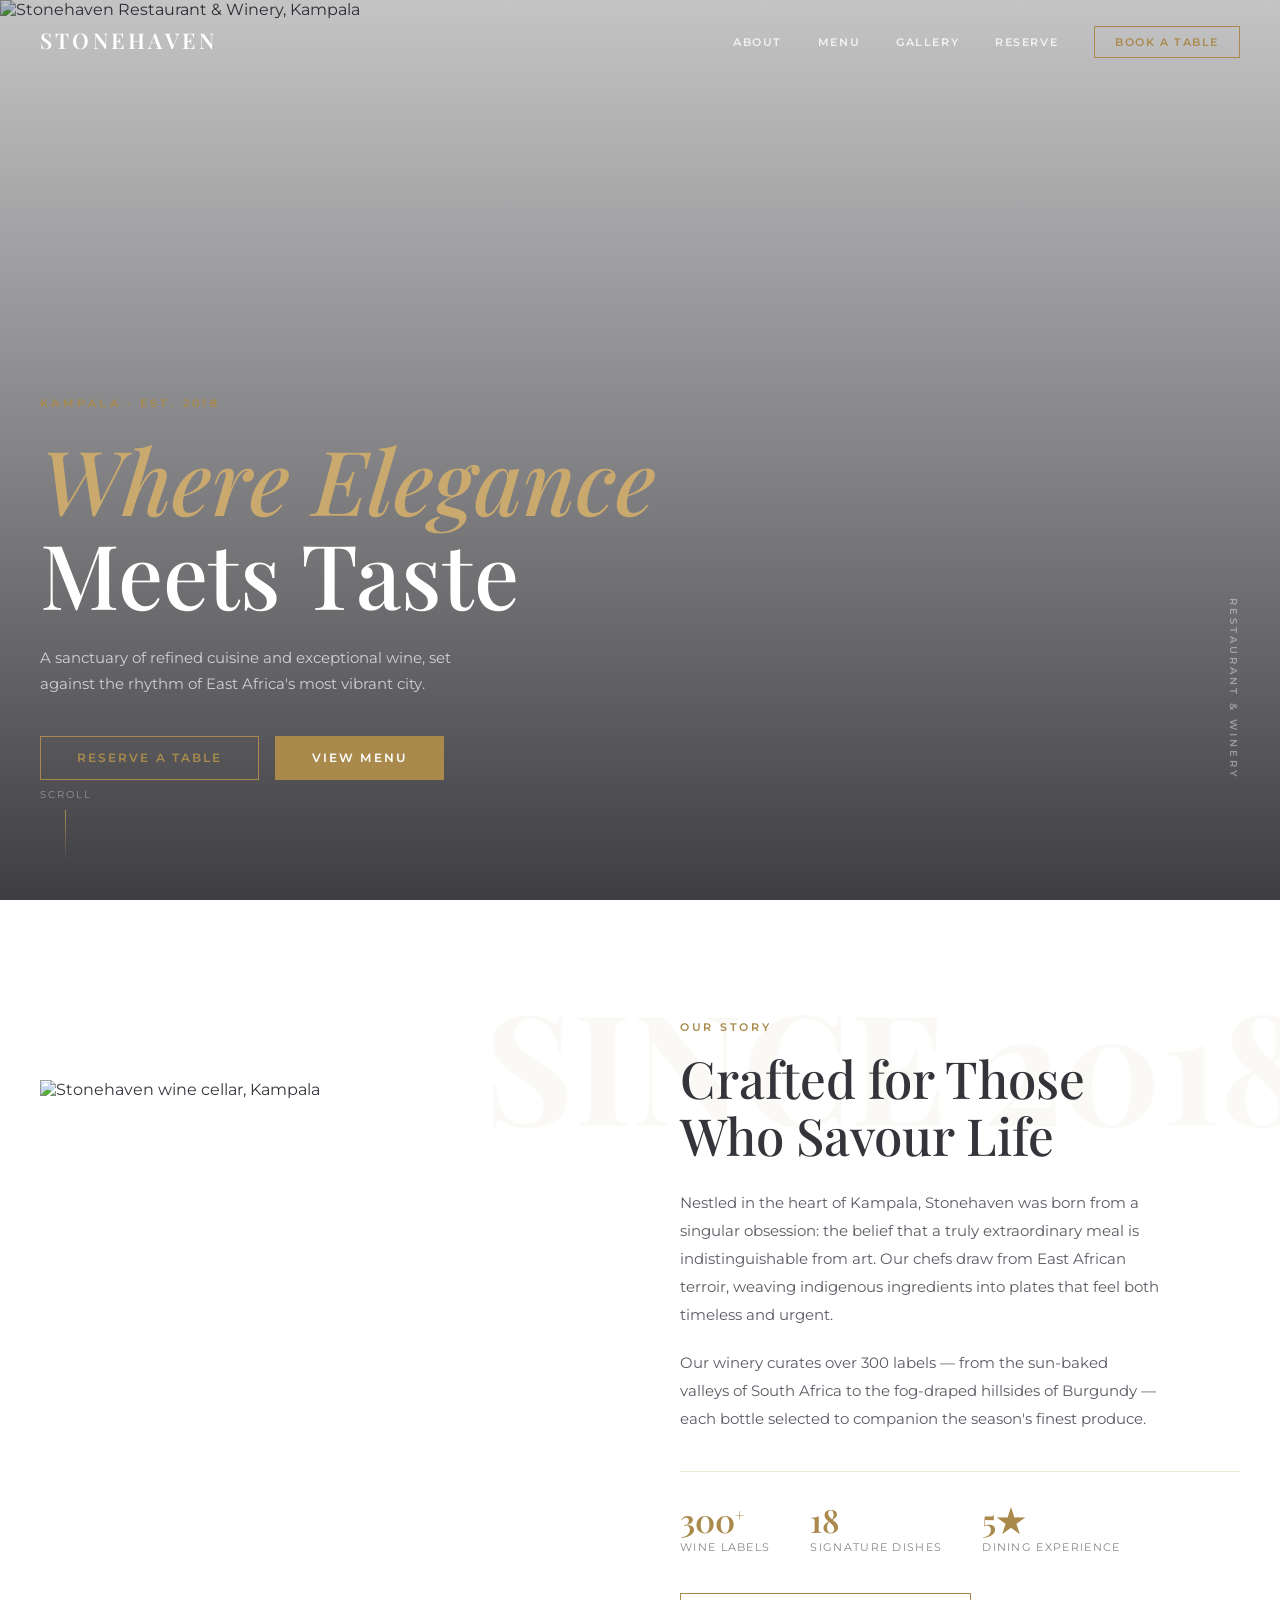
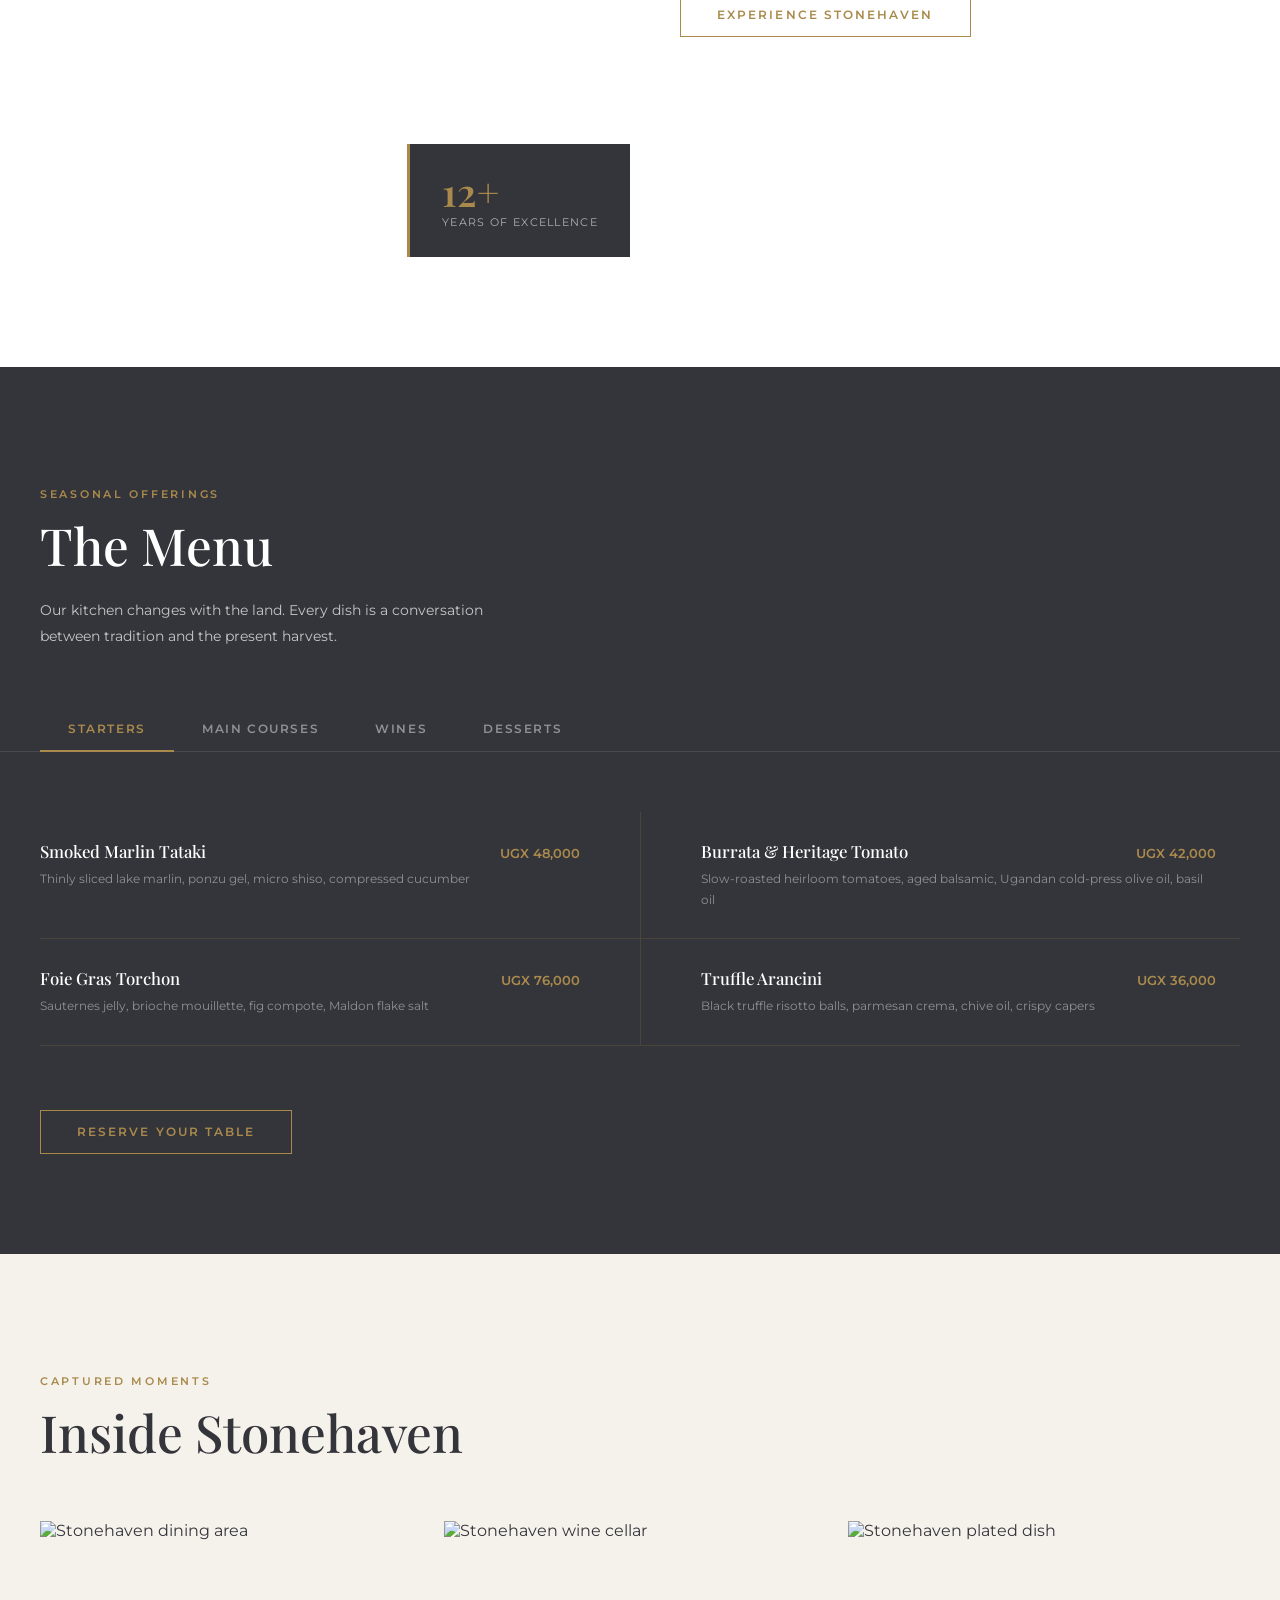
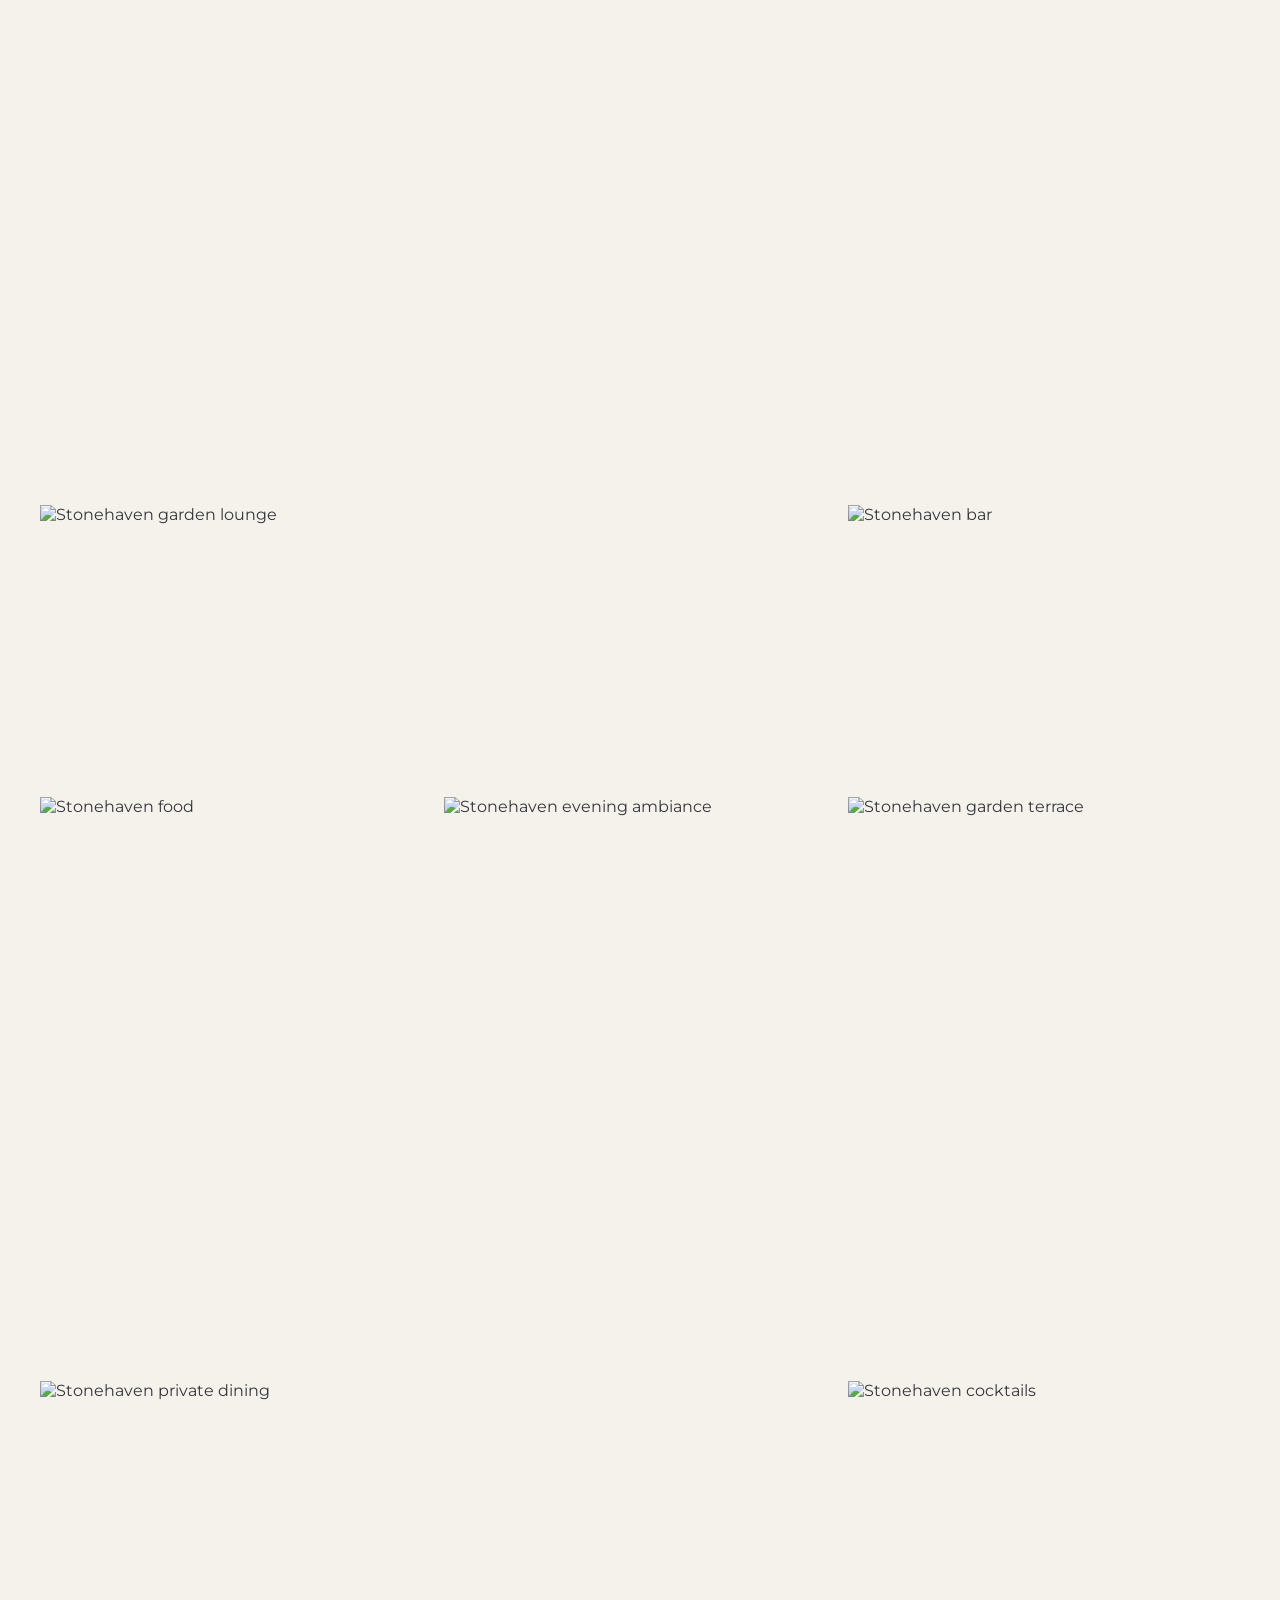
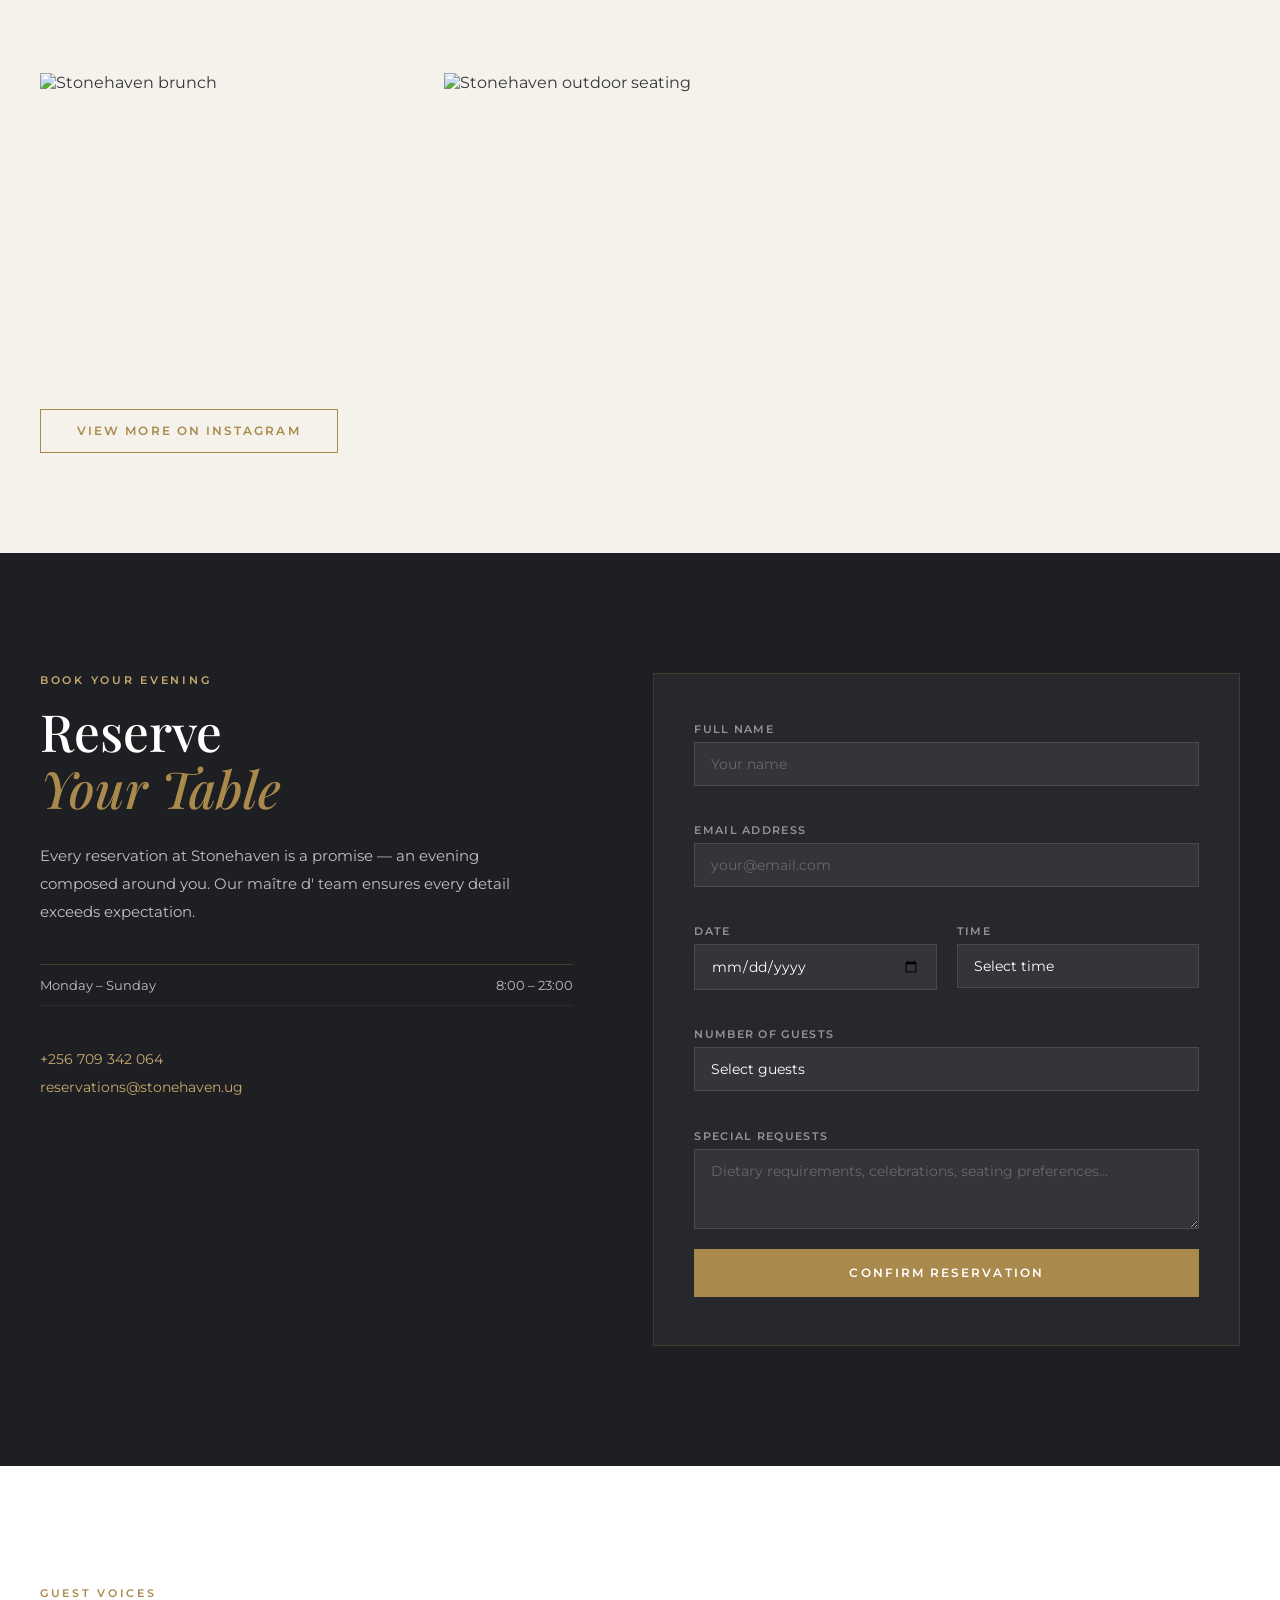
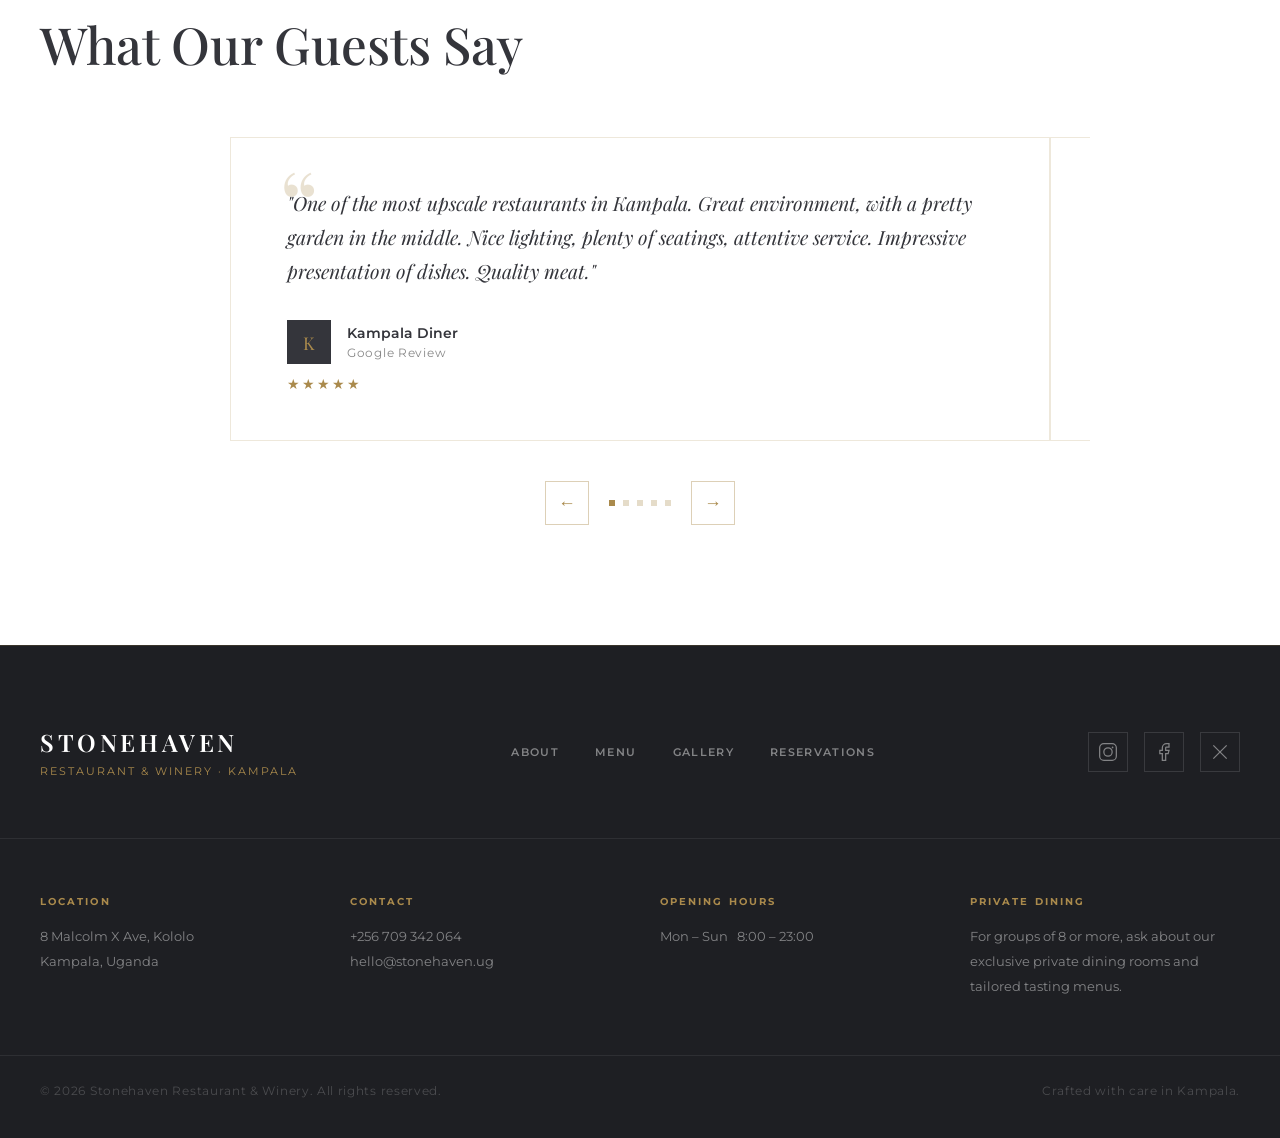
==== index.html @ d327d2c6 "Add files via upload" ====
<!DOCTYPE html>
<html lang="en">
<head>
  <meta charset="UTF-8" />
  <meta name="viewport" content="width=device-width, initial-scale=1.0" />
  <title>Stonehaven — Restaurant & Winery</title>
  <link rel="preconnect" href="https://fonts.googleapis.com" />
  <link rel="preconnect" href="https://fonts.gstatic.com" crossorigin />
  <link href="https://fonts.googleapis.com/css2?family=Playfair+Display:ital,wght@0,400;0,500;0,600;0,700;1,400;1,500&family=Montserrat:wght@300;400;500;600&display=swap" rel="stylesheet" />
  <link rel="stylesheet" href="styles.css" />
</head>
<body>

  <!-- ============================================================
       NAVIGATION
  ============================================================ -->
  <nav id="navbar">
    <div class="nav-inner">
      <a href="#hero" class="nav-logo">STONEHAVEN</a>

      <ul class="nav-links" id="navLinks">
        <li><a href="#about">About</a></li>
        <li><a href="#menu">Menu</a></li>
        <li><a href="#gallery">Gallery</a></li>
        <li><a href="#reserve">Reserve</a></li>
        <li><a href="#reserve" class="nav-cta">Book a Table</a></li>
      </ul>

      <button class="hamburger" id="hamburger" aria-label="Toggle menu">
        <span></span><span></span><span></span>
      </button>
    </div>
  </nav>

  <!-- Mobile overlay -->
  <div class="mobile-overlay" id="mobileOverlay"></div>


  <!-- ============================================================
       HERO
  ============================================================ -->
  <section id="hero">
    <div class="hero-bg">
      <img
        src="https://placelisted.com/wp-content/uploads/job-manager-uploads/main_image/2025/07/Stonehaven-Restaurant-1122x800.png"
        alt="Stonehaven Restaurant & Winery, Kampala"
        class="hero-img"
      />
      <div class="hero-overlay"></div>
    </div>

    <div class="hero-content">
      <p class="hero-eyebrow reveal">Kampala · Est. 2018</p>
      <h1 class="hero-title reveal">
        <em>Where Elegance</em><br />Meets Taste
      </h1>
      <p class="hero-sub reveal">
        A sanctuary of refined cuisine and exceptional wine, set<br />
        against the rhythm of East Africa's most vibrant city.
      </p>
      <div class="hero-ctas reveal">
        <a href="#reserve" class="btn btn-ghost">Reserve a Table</a>
        <a href="#menu" class="btn btn-solid">View Menu</a>
      </div>
    </div>

    <!-- Editorial offset label -->
    <div class="hero-label">Restaurant &amp; Winery</div>

    <!-- Scroll indicator -->
    <div class="scroll-indicator">
      <span>Scroll</span>
      <div class="scroll-line"></div>
    </div>
  </section>


  <!-- ============================================================
       ABOUT
  ============================================================ -->
  <section id="about" class="section-about">
    <!-- Background accent text -->
    <span class="bg-text">SINCE 2018</span>

    <div class="about-grid">

      <!-- Image column -->
      <div class="about-img-wrap reveal">
        <img
          src="https://placelisted.com/wp-content/uploads/job-manager-uploads/main_image/2025/07/Stonehaven-Restaurant-Kampala-37.png"
          alt="Stonehaven wine cellar, Kampala"
          class="about-img-main"
        />
        <!-- Floating card -->
        <div class="about-card">
          <span class="about-card-num">12+</span>
          <span class="about-card-label">Years of Excellence</span>
        </div>
      </div>

      <!-- Text column (offset) -->
      <div class="about-text reveal">
        <p class="eyebrow">Our Story</p>
        <h2 class="section-title">
          Crafted for Those<br />Who Savour Life
        </h2>
        <p class="body-text">
          Nestled in the heart of Kampala, Stonehaven was born from a singular obsession:
          the belief that a truly extraordinary meal is indistinguishable from art.
          Our chefs draw from East African terroir, weaving indigenous ingredients
          into plates that feel both timeless and urgent.
        </p>
        <p class="body-text">
          Our winery curates over 300 labels — from the sun-baked valleys of South Africa
          to the fog-draped hillsides of Burgundy — each bottle selected to companion
          the season's finest produce.
        </p>
        <div class="about-stats">
          <div class="stat">
            <span class="stat-num">300<sup>+</sup></span>
            <span class="stat-label">Wine Labels</span>
          </div>
          <div class="stat">
            <span class="stat-num">18</span>
            <span class="stat-label">Signature Dishes</span>
          </div>
          <div class="stat">
            <span class="stat-num">5★</span>
            <span class="stat-label">Dining Experience</span>
          </div>
        </div>
        <a href="#reserve" class="btn btn-ghost">Experience Stonehaven</a>
      </div>

    </div>
  </section>


  <!-- ============================================================
       MENU
  ============================================================ -->
  <section id="menu" class="section-menu">
    <div class="menu-header reveal">
      <p class="eyebrow">Seasonal Offerings</p>
      <h2 class="section-title section-title--light">The Menu</h2>
      <p class="menu-intro">
        Our kitchen changes with the land. Every dish is a conversation between
        tradition and the present harvest.
      </p>
    </div>

    <!-- Category tabs -->
    <div class="menu-tabs reveal">
      <button class="tab active" data-tab="starters">Starters</button>
      <button class="tab" data-tab="mains">Main Courses</button>
      <button class="tab" data-tab="wines">Wines</button>
      <button class="tab" data-tab="desserts">Desserts</button>
    </div>

    <!-- Menu panels -->
    <div class="menu-panels">

      <!-- Starters -->
      <div class="menu-panel active" id="tab-starters">
        <div class="menu-cols">
          <div class="menu-item reveal">
            <div class="menu-item-top">
              <span class="menu-item-name">Smoked Marlin Tataki</span>
              <span class="menu-item-price">UGX 48,000</span>
            </div>
            <p class="menu-item-desc">Thinly sliced lake marlin, ponzu gel, micro shiso, compressed cucumber</p>
          </div>
          <div class="menu-item reveal">
            <div class="menu-item-top">
              <span class="menu-item-name">Burrata &amp; Heritage Tomato</span>
              <span class="menu-item-price">UGX 42,000</span>
            </div>
            <p class="menu-item-desc">Slow-roasted heirloom tomatoes, aged balsamic, Ugandan cold-press olive oil, basil oil</p>
          </div>
          <div class="menu-item reveal">
            <div class="menu-item-top">
              <span class="menu-item-name">Foie Gras Torchon</span>
              <span class="menu-item-price">UGX 76,000</span>
            </div>
            <p class="menu-item-desc">Sauternes jelly, brioche mouillette, fig compote, Maldon flake salt</p>
          </div>
          <div class="menu-item reveal">
            <div class="menu-item-top">
              <span class="menu-item-name">Truffle Arancini</span>
              <span class="menu-item-price">UGX 36,000</span>
            </div>
            <p class="menu-item-desc">Black truffle risotto balls, parmesan crema, chive oil, crispy capers</p>
          </div>
        </div>
      </div>

      <!-- Mains -->
      <div class="menu-panel" id="tab-mains">
        <div class="menu-cols">
          <div class="menu-item reveal">
            <div class="menu-item-top">
              <span class="menu-item-name">Wagyu Strip Loin</span>
              <span class="menu-item-price">UGX 195,000</span>
            </div>
            <p class="menu-item-desc">A5 Wagyu, bone marrow butter, roasted garlic jus, pomme purée, seasonal wild mushrooms</p>
          </div>
          <div class="menu-item reveal">
            <div class="menu-item-top">
              <span class="menu-item-name">Whole Nile Perch</span>
              <span class="menu-item-price">UGX 128,000</span>
            </div>
            <p class="menu-item-desc">Charcoal-roasted whole perch, chermoula, preserved lemon, wild herbs, saffron couscous</p>
          </div>
          <div class="menu-item reveal">
            <div class="menu-item-top">
              <span class="menu-item-name">Duck Confit &amp; Cassoulet</span>
              <span class="menu-item-price">UGX 142,000</span>
            </div>
            <p class="menu-item-desc">Slow-cooked duck leg, white bean cassoulet, smoked sausage, crispy duck skin crackling</p>
          </div>
          <div class="menu-item reveal">
            <div class="menu-item-top">
              <span class="menu-item-name">Garden Risotto</span>
              <span class="menu-item-price">UGX 89,000</span>
            </div>
            <p class="menu-item-desc">Seasonal garden vegetables, aged Parmigiano-Reggiano, lemon verbena, toasted pine nuts</p>
          </div>
        </div>
      </div>

      <!-- Wines -->
      <div class="menu-panel" id="tab-wines">
        <div class="menu-cols">
          <div class="menu-item reveal">
            <div class="menu-item-top">
              <span class="menu-item-name">Château Margaux 2015</span>
              <span class="menu-item-price">UGX 980,000</span>
            </div>
            <p class="menu-item-desc">Bordeaux, France · Cabernet Sauvignon blend · Full-bodied, blackcurrant, cedar, violet finish</p>
          </div>
          <div class="menu-item reveal">
            <div class="menu-item-top">
              <span class="menu-item-name">Opus One 2018</span>
              <span class="menu-item-price">UGX 820,000</span>
            </div>
            <p class="menu-item-desc">Napa Valley, USA · Bordeaux blend · Dark fruit, dark chocolate, tobacco leaf, silky tannins</p>
          </div>
          <div class="menu-item reveal">
            <div class="menu-item-top">
              <span class="menu-item-name">Cloudy Bay Sauvignon Blanc</span>
              <span class="menu-item-price">UGX 185,000</span>
            </div>
            <p class="menu-item-desc">Marlborough, NZ · Crisp citrus, passion fruit, cut grass, mineral finish</p>
          </div>
          <div class="menu-item reveal">
            <div class="menu-item-top">
              <span class="menu-item-name">Ken Forrester Chenin Blanc</span>
              <span class="menu-item-price">UGX 145,000</span>
            </div>
            <p class="menu-item-desc">Stellenbosch, SA · Honeyed stone fruit, quince, ginger spice, long finish</p>
          </div>
        </div>
      </div>

      <!-- Desserts -->
      <div class="menu-panel" id="tab-desserts">
        <div class="menu-cols">
          <div class="menu-item reveal">
            <div class="menu-item-top">
              <span class="menu-item-name">Valrhona Chocolate Délice</span>
              <span class="menu-item-price">UGX 52,000</span>
            </div>
            <p class="menu-item-desc">72% dark chocolate ganache, salted caramel, cocoa tuile, Ugandan vanilla ice cream</p>
          </div>
          <div class="menu-item reveal">
            <div class="menu-item-top">
              <span class="menu-item-name">Passion Fruit Soufflé</span>
              <span class="menu-item-price">UGX 48,000</span>
            </div>
            <p class="menu-item-desc">Hot passion fruit soufflé, coconut sorbet, mango coulis — allow 18 minutes</p>
          </div>
          <div class="menu-item reveal">
            <div class="menu-item-top">
              <span class="menu-item-name">Cheese Trolley Selection</span>
              <span class="menu-item-price">UGX 65,000</span>
            </div>
            <p class="menu-item-desc">Five artisan cheeses, seasonal fruit paste, walnut bread, honey comb, aged port pairing</p>
          </div>
          <div class="menu-item reveal">
            <div class="menu-item-top">
              <span class="menu-item-name">Crème Brûlée</span>
              <span class="menu-item-price">UGX 38,000</span>
            </div>
            <p class="menu-item-desc">Classic Tahitian vanilla custard, caramelised crust, fresh red berries, shortbread</p>
          </div>
        </div>
      </div>

    </div><!-- /menu-panels -->

    <div class="menu-footer reveal">
      <a href="#reserve" class="btn btn-ghost">Reserve Your Table</a>
    </div>
  </section>


  <!-- ============================================================
       GALLERY
  ============================================================ -->
  <section id="gallery" class="section-gallery">
    <div class="gallery-header reveal">
      <p class="eyebrow">Captured Moments</p>
      <h2 class="section-title">Inside Stonehaven</h2>
    </div>

    <div class="gallery-grid">
      <div class="gallery-item reveal" style="--delay:0s">
        <img src="https://placelisted.com/wp-content/uploads/job-manager-uploads/main_image/2025/07/Stonehaven-Restaurant-Kampala-21.png" alt="Stonehaven dining area" />
        <div class="gallery-overlay"><span>The Dining Room</span></div>
      </div>
      <div class="gallery-item reveal tall" style="--delay:.1s">
        <img src="https://placelisted.com/wp-content/uploads/job-manager-uploads/main_image/2025/07/Stonehaven-Restaurant-Kampala-22.png" alt="Stonehaven wine cellar" />
        <div class="gallery-overlay"><span>The Cellar</span></div>
      </div>
      <div class="gallery-item reveal" style="--delay:.2s">
        <img src="https://placelisted.com/wp-content/uploads/job-manager-uploads/main_image/2025/07/Stonehaven-Restaurant-Kampala-6.png" alt="Stonehaven plated dish" />
        <div class="gallery-overlay"><span>The Kitchen</span></div>
      </div>
      <div class="gallery-item reveal wide" style="--delay:.3s">
        <img src="https://placelisted.com/wp-content/uploads/job-manager-uploads/main_image/2025/07/Stonehaven-Restaurant-Kampala-20.png" alt="Stonehaven garden lounge" />
        <div class="gallery-overlay"><span>The Garden Lounge</span></div>
      </div>
      <div class="gallery-item reveal" style="--delay:.4s">
        <img src="https://placelisted.com/wp-content/uploads/job-manager-uploads/main_image/2025/07/Stonehaven-Restaurant-Kampala-26.png" alt="Stonehaven bar" />
        <div class="gallery-overlay"><span>The Bar</span></div>
      </div>
      <div class="gallery-item reveal" style="--delay:.5s">
        <img src="https://placelisted.com/wp-content/uploads/job-manager-uploads/main_image/2025/07/Stonehaven-Restaurant-Kampala-38.png" alt="Stonehaven food" />
        <div class="gallery-overlay"><span>The Plate</span></div>
      </div>
      <!-- Additional gallery images -->
      <div class="gallery-item reveal tall" style="--delay:.6s">
        <img src="https://placelisted.com/wp-content/uploads/job-manager-uploads/main_image/2025/07/Stonehaven-Restaurant-Kampala-41-640x800.png" alt="Stonehaven evening ambiance" />
        <div class="gallery-overlay"><span>Evening Ambiance</span></div>
      </div>
      <div class="gallery-item reveal" style="--delay:.7s">
        <img src="https://placelisted.com/wp-content/uploads/job-manager-uploads/main_image/2025/07/Stonehaven-Restaurant-Kampala-43.png" alt="Stonehaven garden terrace" />
        <div class="gallery-overlay"><span>The Terrace</span></div>
      </div>
      <div class="gallery-item reveal wide" style="--delay:.8s">
        <img src="https://placelisted.com/wp-content/uploads/job-manager-uploads/main_image/2025/07/Stonehaven-Restaurant-Kampala-44-640x800.png" alt="Stonehaven private dining" />
        <div class="gallery-overlay"><span>Private Dining</span></div>
      </div>
      <div class="gallery-item reveal" style="--delay:.9s">
        <img src="https://placelisted.com/wp-content/uploads/job-manager-uploads/main_image/2025/07/Stonehaven-Restaurant-Kampala-12-640x800.png" alt="Stonehaven cocktails" />
        <div class="gallery-overlay"><span>Crafted Cocktails</span></div>
      </div>
      <div class="gallery-item reveal" style="--delay:1s">
        <img src="https://placelisted.com/wp-content/uploads/job-manager-uploads/main_image/2025/07/Stonehaven-Restaurant-Kampala-8.png" alt="Stonehaven brunch" />
        <div class="gallery-overlay"><span>Bottomless Brunch</span></div>
      </div>
      <div class="gallery-item reveal" style="--delay:1.1s">
        <img src="https://placelisted.com/wp-content/uploads/job-manager-uploads/main_image/2025/07/Stonehaven-Restaurant-Kampala-32.png" alt="Stonehaven outdoor seating" />
        <div class="gallery-overlay"><span>Al Fresco Dining</span></div>
      </div>
    </div>

    <div class="gallery-footer reveal">
      <a href="https://instagram.com/stonehavenkla" target="_blank" class="btn btn-ghost">View More on Instagram</a>
    </div>
  </section>


  <!-- ============================================================
       RESERVATION
  ============================================================ -->
  <section id="reserve" class="section-reserve">
    <div class="reserve-grid">

      <!-- Left panel -->
      <div class="reserve-info reveal">
        <p class="eyebrow eyebrow--light">Book Your Evening</p>
        <h2 class="section-title section-title--light">
          Reserve<br /><em>Your Table</em>
        </h2>
        <p class="body-text body-text--light">
          Every reservation at Stonehaven is a promise — an evening composed
          around you. Our maître d' team ensures every detail exceeds expectation.
        </p>
        <div class="reserve-hours">
          <div class="hours-row">
            <span>Monday – Sunday</span>
            <span>8:00 – 23:00</span>
          </div>
        </div>
        <p class="reserve-contact">
          <a href="tel:+256709342064">+256 709 342 064</a><br />
          <a href="mailto:reservations@stonehaven.ug">reservations@stonehaven.ug</a>
        </p>
      </div>

      <!-- Form -->
      <div class="reserve-form-wrap reveal">
        <form id="reservationForm" novalidate>
          <div class="form-group">
            <label for="res-name">Full Name</label>
            <input type="text" id="res-name" name="name" placeholder="Your name" autocomplete="name" />
            <span class="form-error" id="err-name"></span>
          </div>
          <div class="form-group">
            <label for="res-email">Email Address</label>
            <input type="email" id="res-email" name="email" placeholder="your@email.com" autocomplete="email" />
            <span class="form-error" id="err-email"></span>
          </div>
          <div class="form-row">
            <div class="form-group">
              <label for="res-date">Date</label>
              <input type="date" id="res-date" name="date" />
              <span class="form-error" id="err-date"></span>
            </div>
            <div class="form-group">
              <label for="res-time">Time</label>
              <select id="res-time" name="time">
                <option value="">Select time</option>
                <option>12:00</option><option>12:30</option>
                <option>13:00</option><option>13:30</option>
                <option>18:00</option><option>18:30</option>
                <option>19:00</option><option>19:30</option>
                <option>20:00</option><option>20:30</option>
                <option>21:00</option>
              </select>
              <span class="form-error" id="err-time"></span>
            </div>
          </div>
          <div class="form-group">
            <label for="res-guests">Number of Guests</label>
            <select id="res-guests" name="guests">
              <option value="">Select guests</option>
              <option>1 Guest</option><option>2 Guests</option>
              <option>3 Guests</option><option>4 Guests</option>
              <option>5 Guests</option><option>6 Guests</option>
              <option>7+ Guests (call us)</option>
            </select>
            <span class="form-error" id="err-guests"></span>
          </div>
          <div class="form-group">
            <label for="res-notes">Special Requests</label>
            <textarea id="res-notes" name="notes" placeholder="Dietary requirements, celebrations, seating preferences…" rows="3"></textarea>
          </div>
          <button type="submit" class="btn btn-solid btn--full">Confirm Reservation</button>
          <div class="form-success" id="formSuccess">
            ✦ &nbsp;Your reservation request has been received. We will confirm within 2 hours.
          </div>
        </form>
      </div>

    </div>
  </section>


  <!-- ============================================================
       TESTIMONIALS
  ============================================================ -->
  <section id="testimonials" class="section-testimonials">
    <div class="testimonials-header reveal">
      <p class="eyebrow">Guest Voices</p>
      <h2 class="section-title">What Our Guests Say</h2>
    </div>

    <div class="testimonial-slider">
      <div class="testimonial-track" id="testimonialTrack">

        <div class="testimonial-slide">
          <blockquote>
            "One of the most upscale restaurants in Kampala. Great environment, with a pretty garden in the middle. Nice lighting, plenty of seatings, attentive service. Impressive presentation of dishes. Quality meat."
          </blockquote>
          <div class="testimonial-author">
            <div class="author-avatar">K</div>
            <div>
              <strong>Kampala Diner</strong>
              <span>Google Review</span>
            </div>
          </div>
          <div class="testimonial-stars">★★★★★</div>
        </div>

        <div class="testimonial-slide">
          <blockquote>
            "I like Stonehaven — the ambiance is amazing, their wine cellar is great and the food is excellent. Had their Salmon with vegetables and it was great."
          </blockquote>
          <div class="testimonial-author">
            <div class="author-avatar">R</div>
            <div>
              <strong>Restaurant Patron</strong>
              <span>Google Review · Kampala</span>
            </div>
          </div>
          <div class="testimonial-stars">★★★★★</div>
        </div>

        <div class="testimonial-slide">
          <blockquote>
            "The food presentation was nice, and everything was yummy! The potato wedges were fresh and crispy, and so was the seafood. We enjoyed our time here! Lovely place."
          </blockquote>
          <div class="testimonial-author">
            <div class="author-avatar">V</div>
            <div>
              <strong>Verified Guest</strong>
              <span>Google Review</span>
            </div>
          </div>
          <div class="testimonial-stars">★★★★★</div>
        </div>

        <div class="testimonial-slide">
          <blockquote>
            "A cozy place to dine, have tea, hold a business meeting and more — all while enjoying the fresh air of Kololo! Very friendly staff and well informed about the services offered. Beautiful scenery and good music."
          </blockquote>
          <div class="testimonial-author">
            <div class="author-avatar">G</div>
            <div>
              <strong>Google Reviewer</strong>
              <span>Kampala, Uganda</span>
            </div>
          </div>
          <div class="testimonial-stars">★★★★★</div>
        </div>

        <div class="testimonial-slide">
          <blockquote>
            "Excellent restaurant all around. Good location in Kololo, a nice place, with good service and excellent food. I went there several times with friends and colleagues and every time the unanimous opinion was that the food was excellent."
          </blockquote>
          <div class="testimonial-author">
            <div class="author-avatar">T</div>
            <div>
              <strong>TripAdvisor Guest</strong>
              <span>Kampala</span>
            </div>
          </div>
          <div class="testimonial-stars">★★★★★</div>
        </div>

      </div><!-- /track -->

      <div class="testimonial-controls">
        <button class="t-btn" id="tPrev" aria-label="Previous">&#8592;</button>
        <div class="t-dots" id="tDots"></div>
        <button class="t-btn" id="tNext" aria-label="Next">&#8594;</button>
      </div>

    </div>
  </section>


  <!-- ============================================================
       FOOTER
  ============================================================ -->
  <footer id="footer">
    <div class="footer-top">
      <div class="footer-brand">
        <span class="footer-logo">STONEHAVEN</span>
        <p class="footer-tagline">Restaurant &amp; Winery · Kampala</p>
      </div>

      <nav class="footer-nav">
        <a href="#about">About</a>
        <a href="#menu">Menu</a>
        <a href="#gallery">Gallery</a>
        <a href="#reserve">Reservations</a>
      </nav>

      <div class="footer-social">
        <a href="https://instagram.com/stonehavenkla" target="_blank" aria-label="Instagram">
          <svg width="20" height="20" viewBox="0 0 24 24" fill="none" stroke="currentColor" stroke-width="1.5"><rect x="2" y="2" width="20" height="20" rx="5"/><circle cx="12" cy="12" r="5"/><circle cx="17.5" cy="6.5" r="1" fill="currentColor" stroke="none"/></svg>
        </a>
        <a href="https://facebook.com/stonehavenkla" target="_blank" aria-label="Facebook">
          <svg width="20" height="20" viewBox="0 0 24 24" fill="none" stroke="currentColor" stroke-width="1.5"><path d="M18 2h-3a5 5 0 0 0-5 5v3H7v4h3v8h4v-8h3l1-4h-4V7a1 1 0 0 1 1-1h3z"/></svg>
        </a>
        <a href="https://twitter.com/stonehavenkla" target="_blank" aria-label="Twitter / X">
          <svg width="20" height="20" viewBox="0 0 24 24" fill="none" stroke="currentColor" stroke-width="1.5"><path d="M4 4l16 16M4 20L20 4"/></svg>
        </a>
      </div>
    </div>

    <div class="footer-mid">
      <div class="footer-col">
        <h4>Location</h4>
        <address>
          8 Malcolm X Ave, Kololo<br />
          Kampala, Uganda
        </address>
      </div>
      <div class="footer-col">
        <h4>Contact</h4>
        <p><a href="tel:+256709342064">+256 709 342 064</a></p>
        <p><a href="mailto:hello@stonehaven.ug">hello@stonehaven.ug</a></p>
      </div>
      <div class="footer-col">
        <h4>Opening Hours</h4>
        <p>Mon – Sun &nbsp; 8:00 – 23:00</p>
      </div>
      <div class="footer-col">
        <h4>Private Dining</h4>
        <p>For groups of 8 or more, ask about our exclusive private dining rooms and tailored tasting menus.</p>
      </div>
    </div>

    <div class="footer-bottom">
      <span>&copy; 2026 Stonehaven Restaurant &amp; Winery. All rights reserved.</span>
      <span>Crafted with care in Kampala.</span>
    </div>
  </footer>

  <script src="script.js"></script>
</body>
</html>
---- styles.css ----
/* ============================================================
   STONEHAVEN RESTAURANT & WINERY — styles.css
   Design: Editorial Estate / Luxury Dark
   Palette: Charcoal #34353b | Gold #aa8a4c | White #fff
   ============================================================ */

/* ---- CUSTOM PROPERTIES ---- */
:root {
  --gold:        #aa8a4c;
  --gold-light:  #c9a96e;
  --gold-dim:    rgba(170, 138, 76, 0.15);
  --charcoal:    #34353b;
  --charcoal-deep: #1e1f23;
  --off-white:   #f5f2ec;
  --white:       #ffffff;
  --text-light:  rgba(255,255,255,0.72);
  --text-muted:  rgba(255,255,255,0.45);
  --serif:       'Playfair Display', Georgia, serif;
  --sans:        'Montserrat', sans-serif;
  --transition:  0.4s cubic-bezier(0.25, 0.46, 0.45, 0.94);
  --nav-h:       80px;
}

/* ---- RESET & BASE ---- */
*, *::before, *::after { box-sizing: border-box; margin: 0; padding: 0; }

html { scroll-behavior: smooth; font-size: 16px; }

body {
  font-family: var(--sans);
  background: var(--white);
  color: var(--charcoal);
  overflow-x: hidden;
  -webkit-font-smoothing: antialiased;
}

img { display: block; width: 100%; height: 100%; object-fit: cover; }

a { color: inherit; text-decoration: none; }

ul { list-style: none; }

/* ---- TYPOGRAPHY ---- */
.eyebrow {
  font-family: var(--sans);
  font-size: 0.68rem;
  font-weight: 600;
  letter-spacing: 0.25em;
  text-transform: uppercase;
  color: var(--gold);
  margin-bottom: 1rem;
}
.eyebrow--light { color: var(--gold-light); }

.section-title {
  font-family: var(--serif);
  font-size: clamp(2.2rem, 4vw, 3.4rem);
  font-weight: 500;
  line-height: 1.12;
  color: var(--charcoal);
  margin-bottom: 1.5rem;
}
.section-title--light { color: var(--white); }
.section-title em { font-style: italic; color: var(--gold); }

.body-text {
  font-size: 0.95rem;
  line-height: 1.85;
  color: #5a5c64;
  margin-bottom: 1.2rem;
  max-width: 48ch;
}
.body-text--light { color: var(--text-light); }

/* ---- BUTTONS ---- */
.btn {
  display: inline-block;
  font-family: var(--sans);
  font-size: 0.72rem;
  font-weight: 600;
  letter-spacing: 0.18em;
  text-transform: uppercase;
  padding: 14px 36px;
  cursor: pointer;
  transition: var(--transition);
  border: 1px solid var(--gold);
}

.btn-ghost {
  background: transparent;
  color: var(--gold);
}
.btn-ghost:hover {
  background: var(--gold);
  color: var(--white);
}

.btn-solid {
  background: var(--gold);
  color: var(--white);
}
.btn-solid:hover {
  background: var(--gold-light);
  border-color: var(--gold-light);
}

.btn--full { width: 100%; text-align: center; padding: 16px; }


/* ============================================================
   SCROLL REVEAL
   ============================================================ */
.reveal {
  opacity: 0;
  transform: translateY(32px);
  transition: opacity 0.75s ease, transform 0.75s ease;
  transition-delay: var(--delay, 0s);
}
.reveal.visible {
  opacity: 1;
  transform: translateY(0);
}


/* ============================================================
   NAVBAR
   ============================================================ */
#navbar {
  position: fixed;
  top: 0; left: 0; right: 0;
  z-index: 900;
  height: var(--nav-h);
  transition: background var(--transition), box-shadow var(--transition);
}
#navbar.scrolled {
  background: var(--charcoal-deep);
  box-shadow: 0 2px 24px rgba(0,0,0,0.4);
}

.nav-inner {
  max-width: 1280px;
  margin: 0 auto;
  height: 100%;
  padding: 0 40px;
  display: flex;
  align-items: center;
  justify-content: space-between;
}

.nav-logo {
  font-family: var(--serif);
  font-size: 1.35rem;
  font-weight: 600;
  letter-spacing: 0.15em;
  color: var(--white);
}
.nav-logo span { color: var(--gold); }

.nav-links {
  display: flex;
  align-items: center;
  gap: 36px;
}
.nav-links a {
  font-size: 0.7rem;
  font-weight: 600;
  letter-spacing: 0.14em;
  text-transform: uppercase;
  color: rgba(255,255,255,0.8);
  transition: color var(--transition);
}
.nav-links a:hover { color: var(--gold); }

.nav-cta {
  border: 1px solid var(--gold) !important;
  color: var(--gold) !important;
  padding: 8px 20px;
}
.nav-cta:hover {
  background: var(--gold);
  color: var(--white) !important;
}

/* Hamburger */
.hamburger {
  display: none;
  flex-direction: column;
  gap: 5px;
  background: none;
  border: none;
  cursor: pointer;
  padding: 4px;
}
.hamburger span {
  display: block;
  width: 24px;
  height: 1.5px;
  background: var(--white);
  transition: var(--transition);
}
.hamburger.open span:nth-child(1) { transform: rotate(45deg) translate(4.5px, 4.5px); }
.hamburger.open span:nth-child(2) { opacity: 0; }
.hamburger.open span:nth-child(3) { transform: rotate(-45deg) translate(4.5px, -4.5px); }

/* Mobile overlay */
.mobile-overlay {
  position: fixed;
  inset: 0;
  background: rgba(0,0,0,0.5);
  z-index: 850;
  opacity: 0;
  pointer-events: none;
  transition: opacity var(--transition);
}
.mobile-overlay.visible { opacity: 1; pointer-events: all; }


/* ============================================================
   HERO
   ============================================================ */
#hero {
  position: relative;
  height: 100svh;
  min-height: 640px;
  display: flex;
  align-items: flex-end;
  overflow: hidden;
}

.hero-bg {
  position: absolute;
  inset: 0;
}
.hero-img { width: 100%; height: 100%; object-fit: cover; object-position: center; }
.hero-overlay {
  position: absolute;
  inset: 0;
  background: linear-gradient(
    to bottom,
    rgba(20,20,25,0.25) 0%,
    rgba(20,20,25,0.55) 55%,
    rgba(20,20,25,0.82) 100%
  );
}

.hero-content {
  position: relative;
  z-index: 2;
  max-width: 1280px;
  width: 100%;
  margin: 0 auto;
  padding: 0 40px 120px;
}

.hero-eyebrow {
  font-size: 0.68rem;
  font-weight: 600;
  letter-spacing: 0.3em;
  text-transform: uppercase;
  color: var(--gold);
  margin-bottom: 1.4rem;
}

.hero-title {
  font-family: var(--serif);
  font-size: clamp(3.2rem, 7vw, 6.5rem);
  font-weight: 500;
  line-height: 1.05;
  color: var(--white);
  margin-bottom: 1.6rem;
}
.hero-title em {
  font-style: italic;
  color: var(--gold-light);
}

.hero-sub {
  font-size: 0.92rem;
  line-height: 1.75;
  color: rgba(255,255,255,0.7);
  margin-bottom: 2.4rem;
  max-width: 44ch;
}

.hero-ctas {
  display: flex;
  gap: 16px;
  flex-wrap: wrap;
}

/* Editorial floating label */
.hero-label {
  position: absolute;
  right: 40px;
  bottom: 120px;
  z-index: 2;
  font-size: 0.62rem;
  font-weight: 600;
  letter-spacing: 0.3em;
  text-transform: uppercase;
  color: rgba(255,255,255,0.4);
  writing-mode: vertical-rl;
  text-orientation: mixed;
}

/* Scroll indicator */
.scroll-indicator {
  position: absolute;
  bottom: 40px;
  left: 40px;
  z-index: 2;
  display: flex;
  flex-direction: column;
  align-items: center;
  gap: 10px;
}
.scroll-indicator span {
  font-size: 0.6rem;
  letter-spacing: 0.2em;
  text-transform: uppercase;
  color: rgba(255,255,255,0.4);
}
.scroll-line {
  width: 1px;
  height: 50px;
  background: linear-gradient(to bottom, var(--gold), transparent);
  animation: scrollPulse 1.8s ease-in-out infinite;
}
@keyframes scrollPulse {
  0%, 100% { transform: scaleY(1); opacity: 1; }
  50% { transform: scaleY(0.6); opacity: 0.5; }
}


/* ============================================================
   ABOUT
   ============================================================ */
.section-about {
  position: relative;
  padding: 120px 0 140px;
  overflow: hidden;
  background: var(--white);
}

.bg-text {
  position: absolute;
  top: 60px;
  right: -2vw;
  font-family: var(--serif);
  font-size: clamp(5rem, 12vw, 12rem);
  font-weight: 700;
  color: rgba(170,138,76,0.05);
  pointer-events: none;
  user-select: none;
  white-space: nowrap;
}

.about-grid {
  max-width: 1280px;
  margin: 0 auto;
  padding: 0 40px;
  display: grid;
  grid-template-columns: 1fr 1fr;
  gap: 80px;
  align-items: start;
}

.about-img-wrap {
  position: relative;
  padding-top: 60px; /* creates vertical offset */
}
.about-img-main {
  width: 100%;
  aspect-ratio: 3/4;
  object-fit: cover;
}

/* Floating data card overlapping image */
.about-card {
  position: absolute;
  bottom: -30px;
  right: -30px;
  background: var(--charcoal);
  padding: 28px 32px;
  display: flex;
  flex-direction: column;
  gap: 4px;
  border-left: 3px solid var(--gold);
}
.about-card-num {
  font-family: var(--serif);
  font-size: 2.4rem;
  font-weight: 600;
  color: var(--gold);
  line-height: 1;
}
.about-card-label {
  font-size: 0.68rem;
  letter-spacing: 0.12em;
  text-transform: uppercase;
  color: rgba(255,255,255,0.6);
}

.about-text {
  padding-top: 0;
}

.about-stats {
  display: flex;
  gap: 40px;
  margin: 2.4rem 0;
  padding-top: 2rem;
  border-top: 1px solid rgba(170,138,76,0.2);
}
.stat { display: flex; flex-direction: column; gap: 4px; }
.stat-num {
  font-family: var(--serif);
  font-size: 2rem;
  font-weight: 600;
  color: var(--gold);
  line-height: 1;
}
.stat-num sup { font-size: 1rem; }
.stat-label {
  font-size: 0.68rem;
  letter-spacing: 0.12em;
  text-transform: uppercase;
  color: #888;
}


/* ============================================================
   MENU
   ============================================================ */
.section-menu {
  background: var(--charcoal);
  padding: 120px 0 100px;
}

.menu-header {
  max-width: 1280px;
  margin: 0 auto 60px;
  padding: 0 40px;
}
.menu-intro {
  font-size: 0.9rem;
  line-height: 1.8;
  color: var(--text-light);
  max-width: 50ch;
}

/* Tabs */
.menu-tabs {
  max-width: 1280px;
  margin: 0 auto 60px;
  padding: 0 40px;
  display: flex;
  gap: 0;
  border-bottom: 1px solid rgba(255,255,255,0.1);
}

.tab {
  background: none;
  border: none;
  font-family: var(--sans);
  font-size: 0.72rem;
  font-weight: 600;
  letter-spacing: 0.14em;
  text-transform: uppercase;
  color: var(--text-muted);
  padding: 12px 28px 14px;
  cursor: pointer;
  border-bottom: 2px solid transparent;
  margin-bottom: -1px;
  transition: color var(--transition), border-color var(--transition);
}
.tab:hover { color: rgba(255,255,255,0.7); }
.tab.active {
  color: var(--gold);
  border-bottom-color: var(--gold);
}

/* Panels */
.menu-panels {
  max-width: 1280px;
  margin: 0 auto;
  padding: 0 40px;
}
.menu-panel { display: none; }
.menu-panel.active { display: block; }

.menu-cols {
  display: grid;
  grid-template-columns: 1fr 1fr;
  gap: 0;
}

.menu-item {
  padding: 28px 24px 28px 0;
  border-bottom: 1px solid rgba(170,138,76,0.18);
  transition: background var(--transition);
}
.menu-item:nth-child(odd) { padding-right: 60px; }
.menu-item:nth-child(even) { padding-left: 60px; border-left: 1px solid rgba(170,138,76,0.18); }
.menu-item:hover { background: rgba(255,255,255,0.03); }

.menu-item-top {
  display: flex;
  justify-content: space-between;
  align-items: baseline;
  gap: 12px;
  margin-bottom: 6px;
}
.menu-item-name {
  font-family: var(--serif);
  font-size: 1.05rem;
  font-weight: 500;
  color: var(--white);
}
.menu-item-price {
  font-size: 0.8rem;
  font-weight: 600;
  color: var(--gold);
  white-space: nowrap;
}
.menu-item-desc {
  font-size: 0.78rem;
  line-height: 1.7;
  color: var(--text-muted);
}

.menu-footer {
  max-width: 1280px;
  margin: 64px auto 0;
  padding: 0 40px;
}


/* ============================================================
   GALLERY
   ============================================================ */
.section-gallery {
  padding: 120px 0 100px;
  background: var(--off-white);
}

.gallery-header {
  max-width: 1280px;
  margin: 0 auto 60px;
  padding: 0 40px;
}

.gallery-grid {
  max-width: 1280px;
  margin: 0 auto;
  padding: 0 40px;
  display: grid;
  grid-template-columns: repeat(3, 1fr);
  grid-auto-rows: 280px;
  gap: 12px;
}

.gallery-item {
  position: relative;
  overflow: hidden;
}
.gallery-item.tall { grid-row: span 2; }
.gallery-item.wide { grid-column: span 2; }

.gallery-item img {
  width: 100%;
  height: 100%;
  object-fit: cover;
  transition: transform 0.7s cubic-bezier(0.25, 0.46, 0.45, 0.94);
}
.gallery-item:hover img { transform: scale(1.06); }

.gallery-overlay {
  position: absolute;
  inset: 0;
  background: rgba(30,31,35,0.55);
  display: flex;
  align-items: flex-end;
  padding: 20px 24px;
  opacity: 0;
  transition: opacity var(--transition);
}
.gallery-item:hover .gallery-overlay { opacity: 1; }
.gallery-overlay span {
  font-size: 0.68rem;
  letter-spacing: 0.22em;
  text-transform: uppercase;
  color: var(--white);
  border-bottom: 1px solid var(--gold);
  padding-bottom: 2px;
}

.gallery-footer {
  max-width: 1280px;
  margin: 56px auto 0;
  padding: 0 40px;
}


/* ============================================================
   RESERVATION
   ============================================================ */
.section-reserve {
  background: var(--charcoal-deep);
  padding: 120px 0;
}

.reserve-grid {
  max-width: 1280px;
  margin: 0 auto;
  padding: 0 40px;
  display: grid;
  grid-template-columns: 1fr 1.1fr;
  gap: 80px;
  align-items: start;
}

.reserve-hours {
  margin: 2.4rem 0;
  border-top: 1px solid rgba(170,138,76,0.25);
}
.hours-row {
  display: flex;
  justify-content: space-between;
  padding: 12px 0;
  border-bottom: 1px solid rgba(255,255,255,0.06);
  font-size: 0.82rem;
  color: var(--text-light);
}

.reserve-contact {
  font-size: 0.88rem;
  line-height: 2;
  color: var(--text-light);
}
.reserve-contact a { color: var(--gold-light); transition: color var(--transition); }
.reserve-contact a:hover { color: var(--white); }

/* Form */
.reserve-form-wrap {
  background: rgba(255,255,255,0.04);
  border: 1px solid rgba(170,138,76,0.2);
  padding: 48px 40px;
}

.form-group {
  display: flex;
  flex-direction: column;
  gap: 6px;
  margin-bottom: 20px;
}
.form-row {
  display: grid;
  grid-template-columns: 1fr 1fr;
  gap: 20px;
}

label {
  font-size: 0.68rem;
  font-weight: 600;
  letter-spacing: 0.12em;
  text-transform: uppercase;
  color: rgba(255,255,255,0.5);
}

input, select, textarea {
  font-family: var(--sans);
  font-size: 0.88rem;
  color: var(--white);
  background: rgba(255,255,255,0.06);
  border: 1px solid rgba(255,255,255,0.1);
  padding: 12px 16px;
  transition: border-color var(--transition), background var(--transition);
  outline: none;
  -webkit-appearance: none;
}
input::placeholder, textarea::placeholder { color: rgba(255,255,255,0.25); }
input:focus, select:focus, textarea:focus {
  border-color: var(--gold);
  background: rgba(170,138,76,0.07);
}
select { cursor: pointer; }
select option { background: var(--charcoal-deep); }
textarea { resize: vertical; min-height: 80px; }

.form-error {
  font-size: 0.7rem;
  color: #e07070;
  min-height: 1em;
}
.form-error.active { display: block; }

.form-success {
  display: none;
  margin-top: 16px;
  padding: 14px 18px;
  background: rgba(170,138,76,0.15);
  border: 1px solid var(--gold);
  font-size: 0.8rem;
  color: var(--gold-light);
  letter-spacing: 0.06em;
}


/* ============================================================
   TESTIMONIALS
   ============================================================ */
.section-testimonials {
  background: var(--white);
  padding: 120px 0;
}

.testimonials-header {
  max-width: 1280px;
  margin: 0 auto 64px;
  padding: 0 40px;
}

.testimonial-slider {
  max-width: 900px;
  margin: 0 auto;
  padding: 0 40px;
  overflow: hidden;
}

.testimonial-track {
  display: flex;
  transition: transform 0.6s cubic-bezier(0.25, 0.46, 0.45, 0.94);
}

.testimonial-slide {
  min-width: 100%;
  padding: 48px 56px;
  border: 1px solid rgba(170,138,76,0.2);
  position: relative;
}
.testimonial-slide::before {
  content: '\201C';
  position: absolute;
  top: 16px;
  left: 48px;
  font-family: var(--serif);
  font-size: 6rem;
  color: var(--gold);
  opacity: 0.25;
  line-height: 1;
}

blockquote {
  font-family: var(--serif);
  font-size: clamp(1rem, 2vw, 1.22rem);
  font-style: italic;
  line-height: 1.75;
  color: var(--charcoal);
  margin-bottom: 2rem;
  position: relative;
  z-index: 1;
}

.testimonial-author {
  display: flex;
  align-items: center;
  gap: 16px;
  margin-bottom: 12px;
}
.author-avatar {
  width: 44px;
  height: 44px;
  background: var(--charcoal);
  color: var(--gold);
  font-family: var(--serif);
  font-size: 1.1rem;
  display: flex;
  align-items: center;
  justify-content: center;
  flex-shrink: 0;
}
.testimonial-author strong {
  display: block;
  font-size: 0.88rem;
  font-weight: 600;
  color: var(--charcoal);
}
.testimonial-author span {
  font-size: 0.75rem;
  color: #888;
  letter-spacing: 0.06em;
}

.testimonial-stars {
  font-size: 0.85rem;
  color: var(--gold);
  letter-spacing: 2px;
}

.testimonial-controls {
  display: flex;
  align-items: center;
  justify-content: center;
  gap: 20px;
  margin-top: 40px;
}

.t-btn {
  width: 44px;
  height: 44px;
  background: none;
  border: 1px solid rgba(170,138,76,0.4);
  color: var(--gold);
  font-size: 1.1rem;
  cursor: pointer;
  transition: var(--transition);
}
.t-btn:hover { background: var(--gold); color: var(--white); }

.t-dots {
  display: flex;
  gap: 8px;
}
.t-dot {
  width: 6px;
  height: 6px;
  background: rgba(170,138,76,0.3);
  cursor: pointer;
  transition: background var(--transition);
}
.t-dot.active { background: var(--gold); }


/* ============================================================
   FOOTER
   ============================================================ */
#footer {
  background: var(--charcoal-deep);
  border-top: 1px solid rgba(170,138,76,0.2);
  padding: 80px 0 40px;
}

.footer-top {
  max-width: 1280px;
  margin: 0 auto;
  padding: 0 40px 60px;
  display: flex;
  align-items: center;
  justify-content: space-between;
  border-bottom: 1px solid rgba(255,255,255,0.07);
  flex-wrap: wrap;
  gap: 32px;
}

.footer-logo {
  font-family: var(--serif);
  font-size: 1.5rem;
  font-weight: 600;
  letter-spacing: 0.15em;
  color: var(--white);
  display: block;
  margin-bottom: 6px;
}
.footer-tagline {
  font-size: 0.7rem;
  letter-spacing: 0.18em;
  text-transform: uppercase;
  color: var(--gold);
}

.footer-nav {
  display: flex;
  gap: 36px;
}
.footer-nav a {
  font-size: 0.7rem;
  font-weight: 600;
  letter-spacing: 0.12em;
  text-transform: uppercase;
  color: var(--text-muted);
  transition: color var(--transition);
}
.footer-nav a:hover { color: var(--gold); }

.footer-social {
  display: flex;
  gap: 16px;
}
.footer-social a {
  width: 40px;
  height: 40px;
  border: 1px solid rgba(255,255,255,0.12);
  display: flex;
  align-items: center;
  justify-content: center;
  color: var(--text-muted);
  transition: var(--transition);
}
.footer-social a:hover {
  border-color: var(--gold);
  color: var(--gold);
}

.footer-mid {
  max-width: 1280px;
  margin: 0 auto;
  padding: 56px 40px;
  display: grid;
  grid-template-columns: repeat(4, 1fr);
  gap: 40px;
  border-bottom: 1px solid rgba(255,255,255,0.07);
}

.footer-col h4 {
  font-size: 0.65rem;
  font-weight: 700;
  letter-spacing: 0.2em;
  text-transform: uppercase;
  color: var(--gold);
  margin-bottom: 16px;
}
.footer-col p, .footer-col address {
  font-size: 0.82rem;
  line-height: 1.9;
  color: var(--text-muted);
  font-style: normal;
}
.footer-col a { color: var(--text-muted); transition: color var(--transition); }
.footer-col a:hover { color: var(--gold-light); }

.footer-bottom {
  max-width: 1280px;
  margin: 0 auto;
  padding: 28px 40px 0;
  display: flex;
  justify-content: space-between;
  flex-wrap: wrap;
  gap: 8px;
}
.footer-bottom span {
  font-size: 0.72rem;
  color: rgba(255,255,255,0.2);
  letter-spacing: 0.06em;
}


/* ============================================================
   RESPONSIVE — TABLET (≤ 1024px)
   ============================================================ */
@media (max-width: 1024px) {
  .about-grid { grid-template-columns: 1fr; gap: 80px; }
  .about-img-wrap { padding-top: 0; max-width: 520px; }
  .about-card { right: 0; }

  .reserve-grid { grid-template-columns: 1fr; gap: 60px; }

  .footer-mid { grid-template-columns: 1fr 1fr; }

  .gallery-grid { grid-template-columns: 1fr 1fr; }
  .gallery-item.wide { grid-column: span 2; }
}


/* ============================================================
   RESPONSIVE — MOBILE (≤ 768px)
   ============================================================ */
@media (max-width: 768px) {
  :root { --nav-h: 64px; }

  /* Nav */
  .hamburger { display: flex; }

  .nav-links {
    position: fixed;
    top: 0; right: 0;
    width: min(320px, 80vw);
    height: 100svh;
    background: var(--charcoal-deep);
    flex-direction: column;
    align-items: flex-start;
    gap: 0;
    padding: calc(var(--nav-h) + 32px) 32px 32px;
    transform: translateX(100%);
    transition: transform var(--transition);
    z-index: 870;
    border-left: 1px solid rgba(170,138,76,0.2);
  }
  .nav-links.open { transform: translateX(0); }
  .nav-links li { width: 100%; }
  .nav-links a {
    display: block;
    padding: 16px 0;
    font-size: 0.85rem;
    border-bottom: 1px solid rgba(255,255,255,0.07);
  }
  .nav-cta { margin-top: 20px; border: none !important; padding: 0 !important; }

  /* Hero */
  .hero-content { padding: 0 24px 100px; }
  .hero-label { display: none; }
  .scroll-indicator { left: 24px; }
  .hero-ctas { flex-direction: column; width: fit-content; }

  /* About */
  .section-about { padding: 80px 0 100px; }
  .about-grid { padding: 0 24px; }
  .about-card { bottom: -20px; right: 0; }
  .about-stats { flex-wrap: wrap; gap: 24px; }

  /* Menu */
  .section-menu { padding: 80px 0; }
  .menu-header, .menu-tabs, .menu-panels, .menu-footer { padding: 0 24px; }
  .menu-tabs { overflow-x: auto; padding-bottom: 0; gap: 0; }
  .tab { padding: 10px 16px 12px; font-size: 0.65rem; white-space: nowrap; }
  .menu-cols { grid-template-columns: 1fr; }
  .menu-item:nth-child(even) { padding-left: 0; border-left: none; }

  /* Gallery */
  .section-gallery { padding: 80px 0; }
  .gallery-header, .gallery-footer { padding: 0 24px; }
  .gallery-grid {
    grid-template-columns: 1fr;
    grid-auto-rows: 220px;
    padding: 0 24px;
  }
  .gallery-item.tall, .gallery-item.wide { grid-column: span 1; grid-row: span 1; }

  /* Reservation */
  .section-reserve { padding: 80px 0; }
  .reserve-grid { padding: 0 24px; }
  .reserve-form-wrap { padding: 32px 24px; }
  .form-row { grid-template-columns: 1fr; }

  /* Testimonials */
  .section-testimonials { padding: 80px 0; }
  .testimonials-header { padding: 0 24px; }
  .testimonial-slider { padding: 0 24px; }
  .testimonial-slide { padding: 32px 28px; }
  .testimonial-slide::before { font-size: 4rem; left: 24px; }

  /* Footer */
  #footer { padding: 60px 0 32px; }
  .footer-top { padding: 0 24px 40px; flex-direction: column; align-items: flex-start; }
  .footer-nav { flex-wrap: wrap; gap: 16px; }
  .footer-mid { grid-template-columns: 1fr; padding: 40px 24px; }
  .footer-bottom { padding: 20px 24px 0; flex-direction: column; }
}

/* ============================================================
   RESPONSIVE — SMALL MOBILE (≤ 400px)
   ============================================================ */
@media (max-width: 400px) {
  .hero-title { font-size: 2.8rem; }
  .section-title { font-size: 2rem; }
}
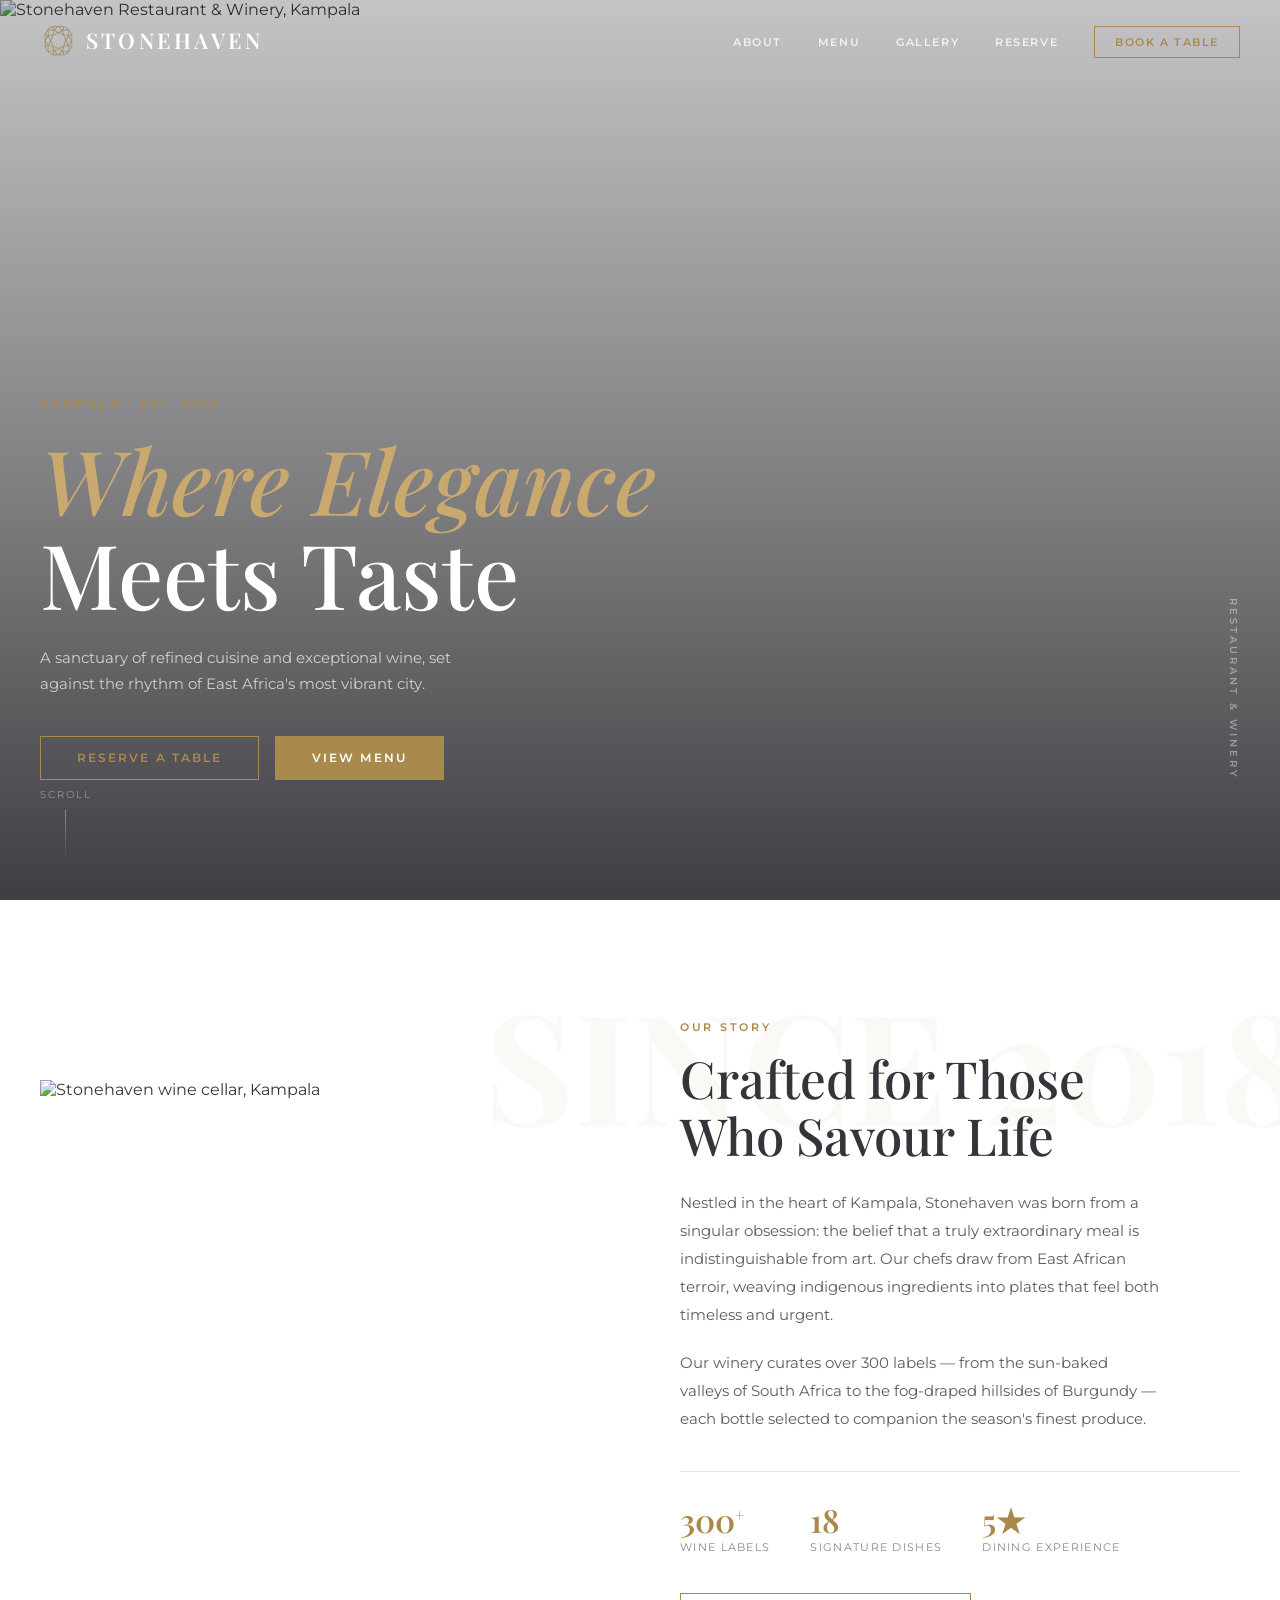
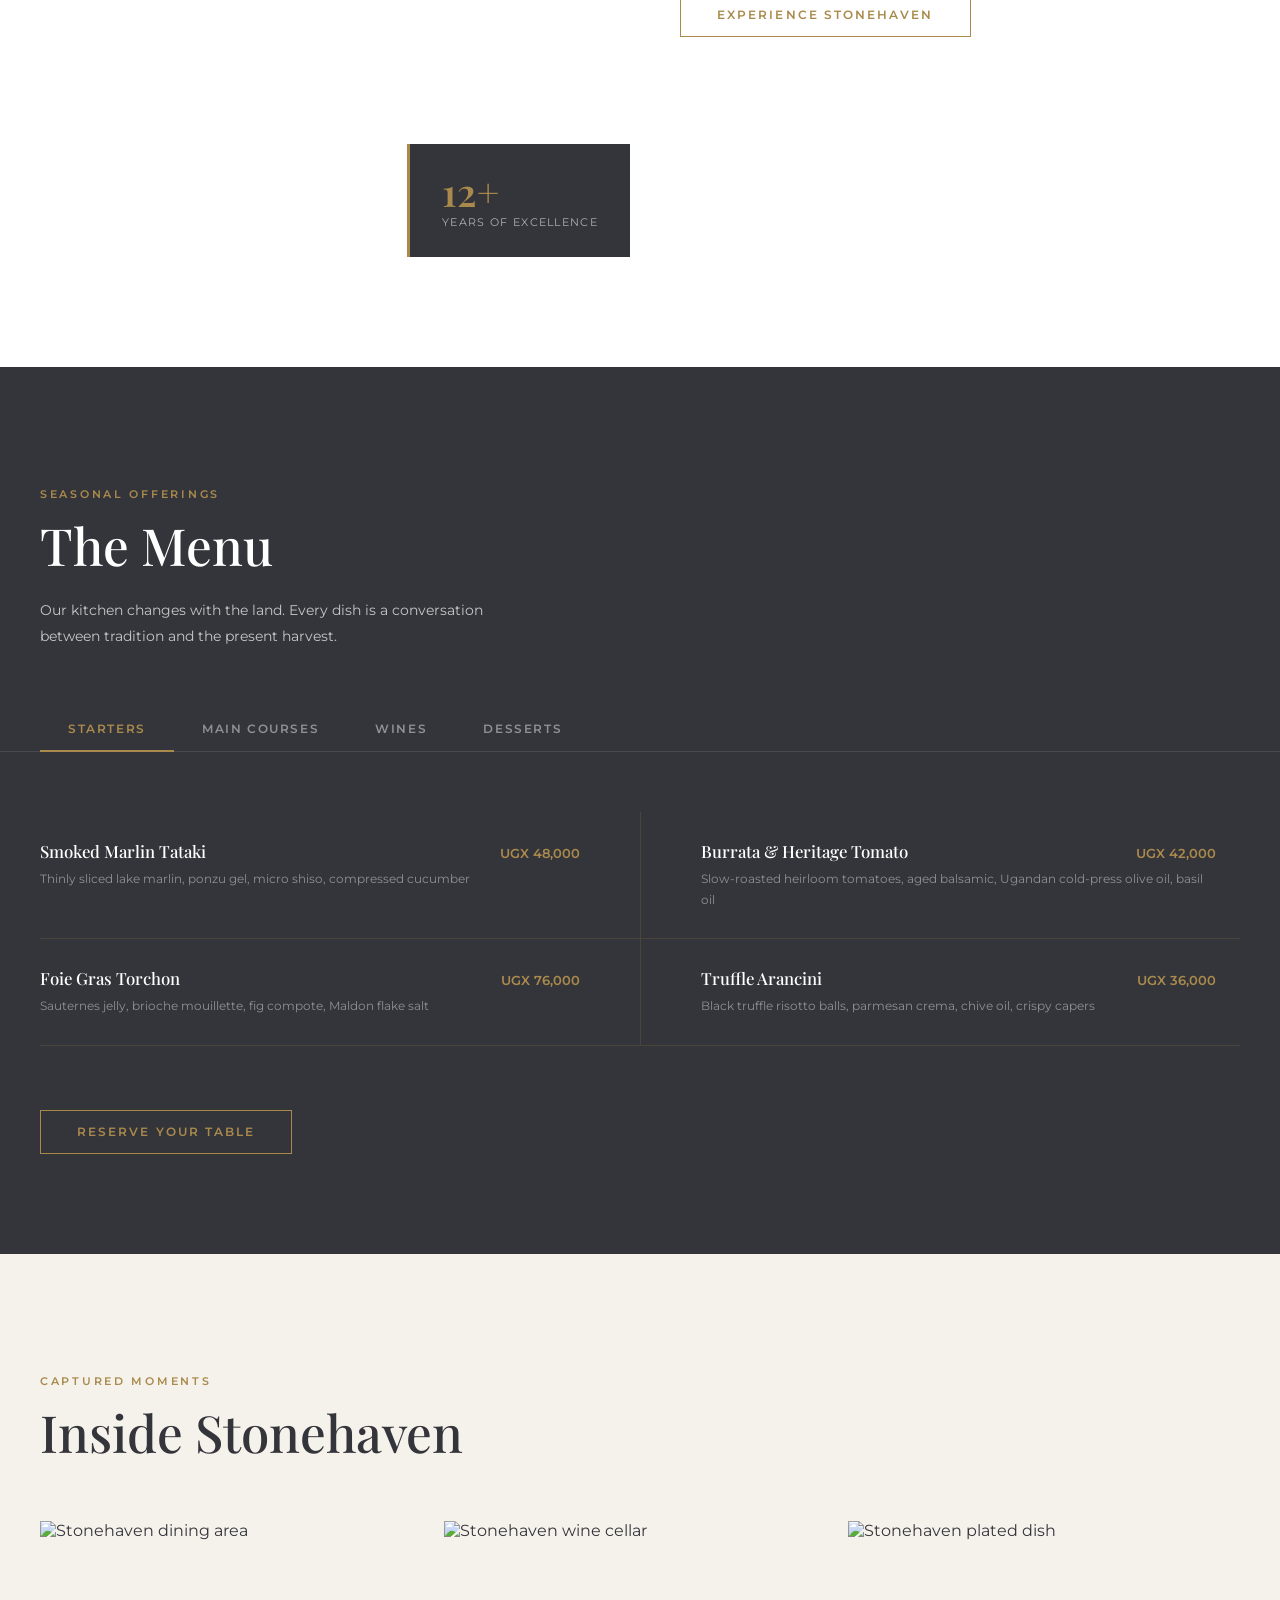
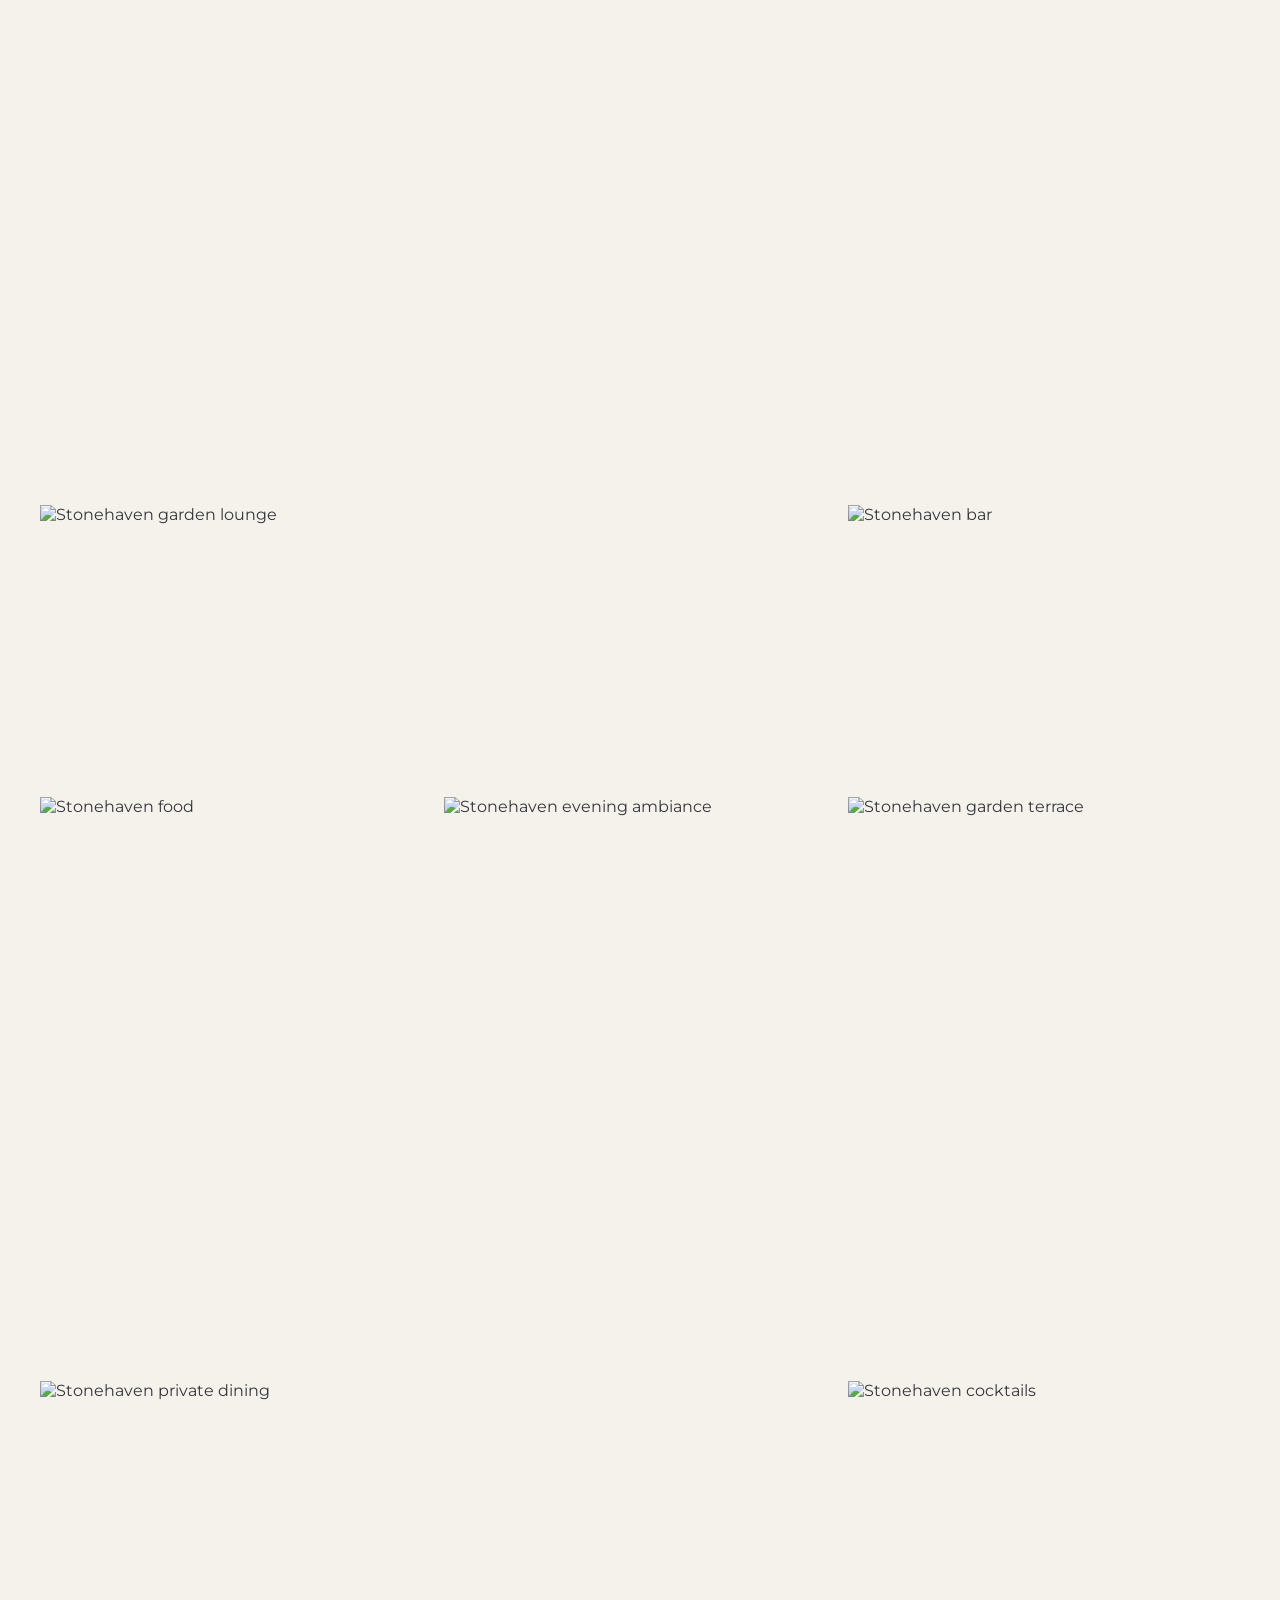
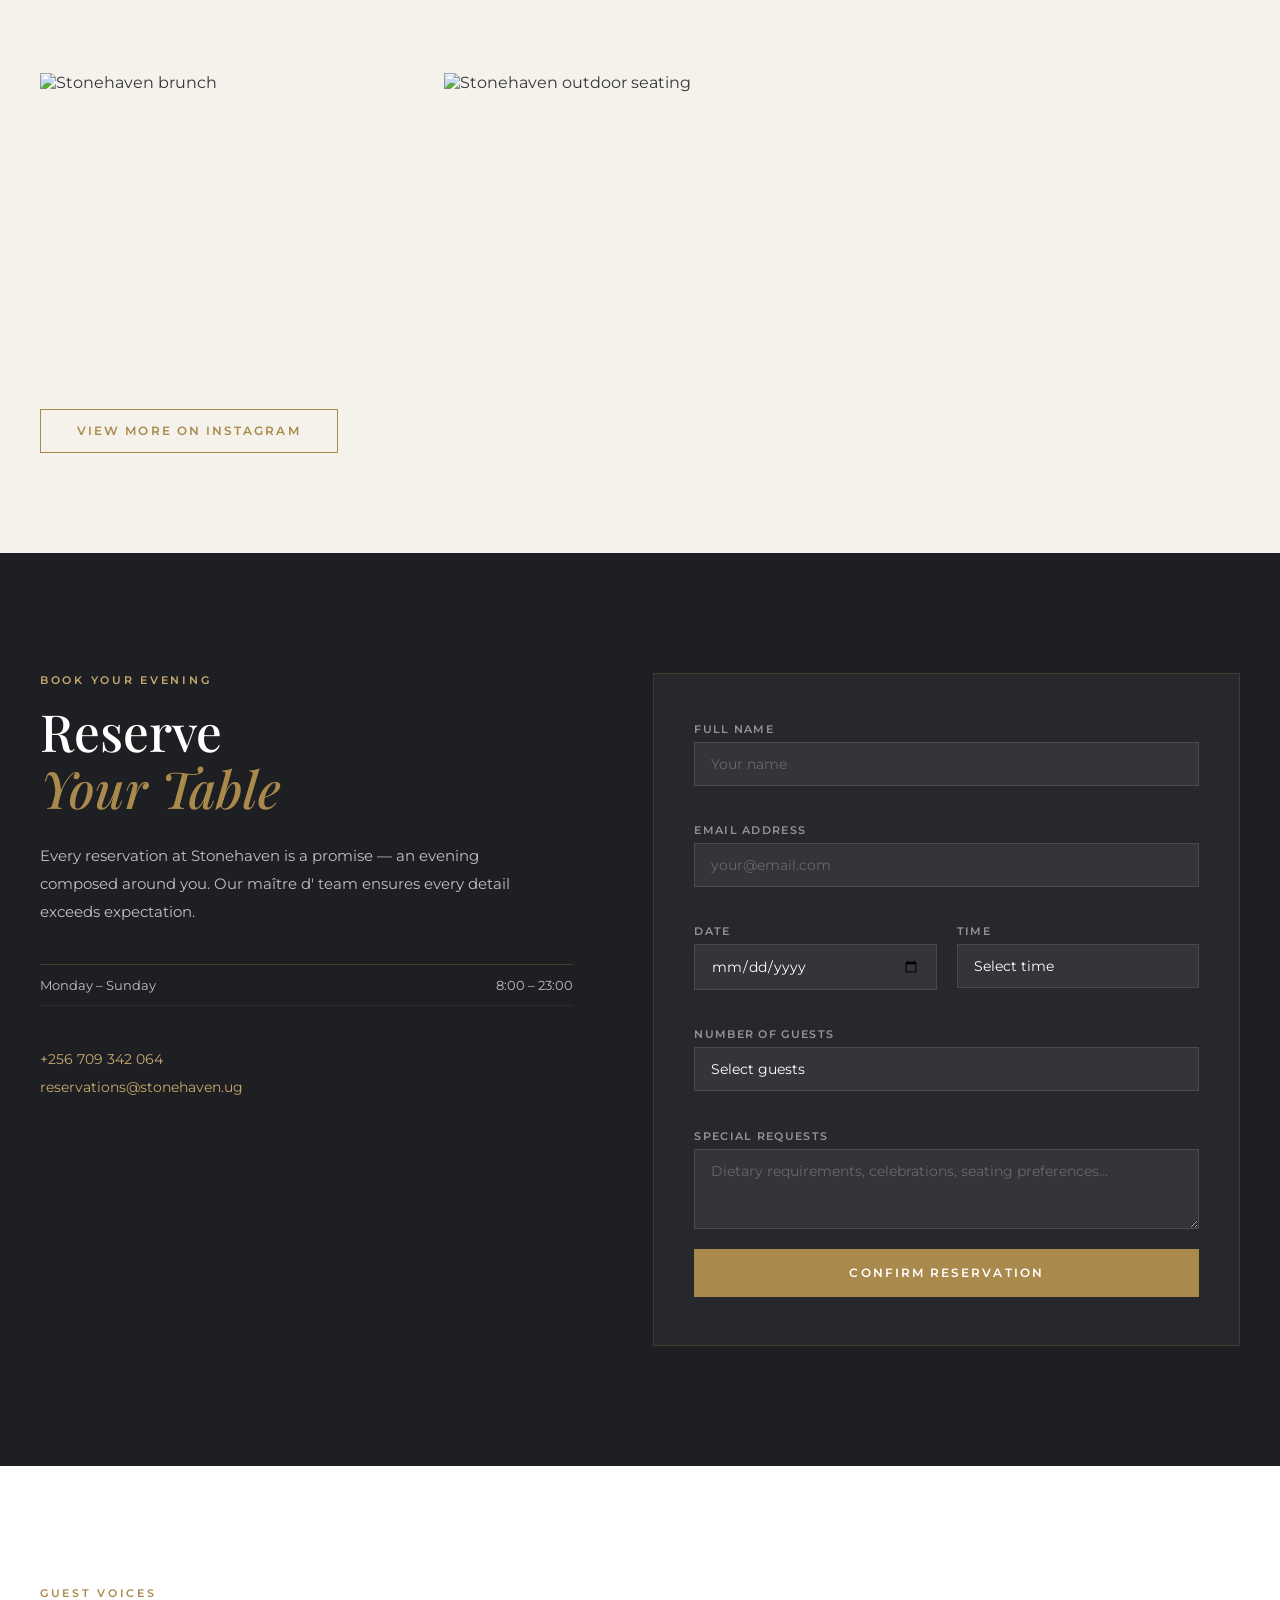
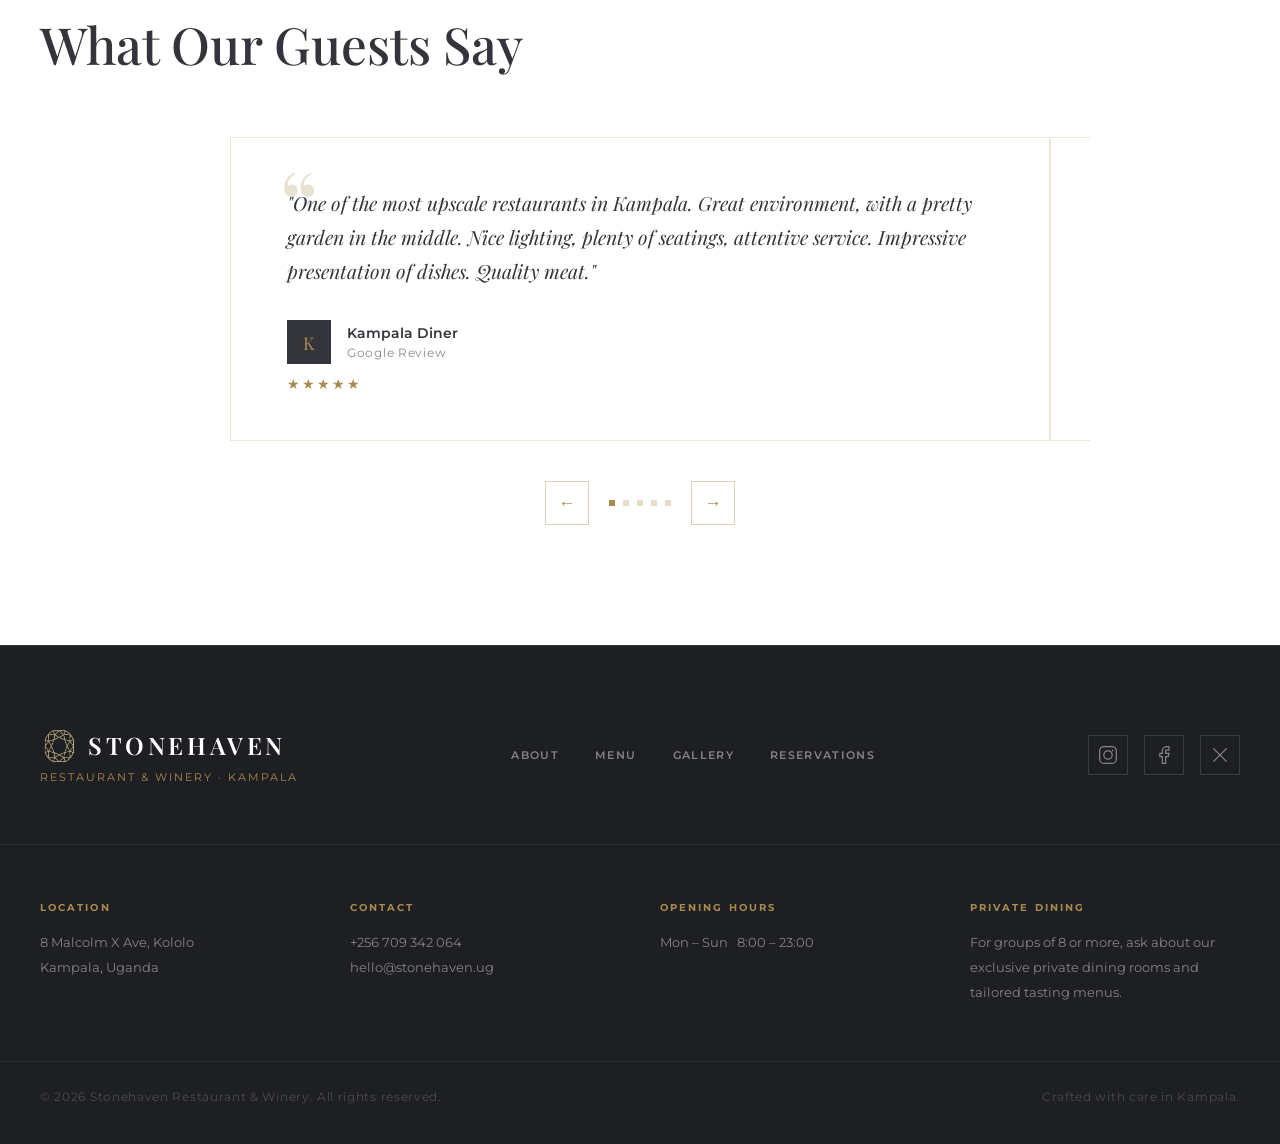
==== commit ea6ff73d: "Add files via upload" ====
--- a/index.html
+++ b/index.html
@@ -16,7 +16,10 @@
   ============================================================ -->
   <nav id="navbar">
     <div class="nav-inner">
-      <a href="#hero" class="nav-logo">STONEHAVEN</a>
+      <a href="#hero" class="nav-logo">
+        <img src="logo.png" alt="Stonehaven logo" class="nav-logo-img" />
+        STONEHAVEN
+      </a>
 
       <ul class="nav-links" id="navLinks">
         <li><a href="#about">About</a></li>
@@ -558,7 +561,10 @@
   <footer id="footer">
     <div class="footer-top">
       <div class="footer-brand">
-        <span class="footer-logo">STONEHAVEN</span>
+        <div class="footer-logo-wrap">
+          <img src="logo.png" alt="Stonehaven logo" class="footer-logo-img" />
+          <span class="footer-logo">STONEHAVEN</span>
+        </div>
         <p class="footer-tagline">Restaurant &amp; Winery · Kampala</p>
       </div>
 
--- a/styles.css
+++ b/styles.css
@@ -153,8 +153,19 @@
   font-weight: 600;
   letter-spacing: 0.15em;
   color: var(--white);
+  display: flex;
+  align-items: center;
+  gap: 10px;
 }
 .nav-logo span { color: var(--gold); }
+
+.nav-logo-img {
+  width: 36px;
+  height: 36px;
+  object-fit: contain;
+  display: block;
+  flex-shrink: 0;
+}
 
 .nav-links {
   display: flex;
@@ -853,6 +864,21 @@
   gap: 32px;
 }
 
+.footer-logo-wrap {
+  display: flex;
+  align-items: center;
+  gap: 10px;
+  margin-bottom: 6px;
+}
+
+.footer-logo-img {
+  width: 38px;
+  height: 38px;
+  object-fit: contain;
+  display: block;
+  flex-shrink: 0;
+}
+
 .footer-logo {
   font-family: var(--serif);
   font-size: 1.5rem;
@@ -860,7 +886,7 @@
   letter-spacing: 0.15em;
   color: var(--white);
   display: block;
-  margin-bottom: 6px;
+  margin-bottom: 0;
 }
 .footer-tagline {
   font-size: 0.7rem;
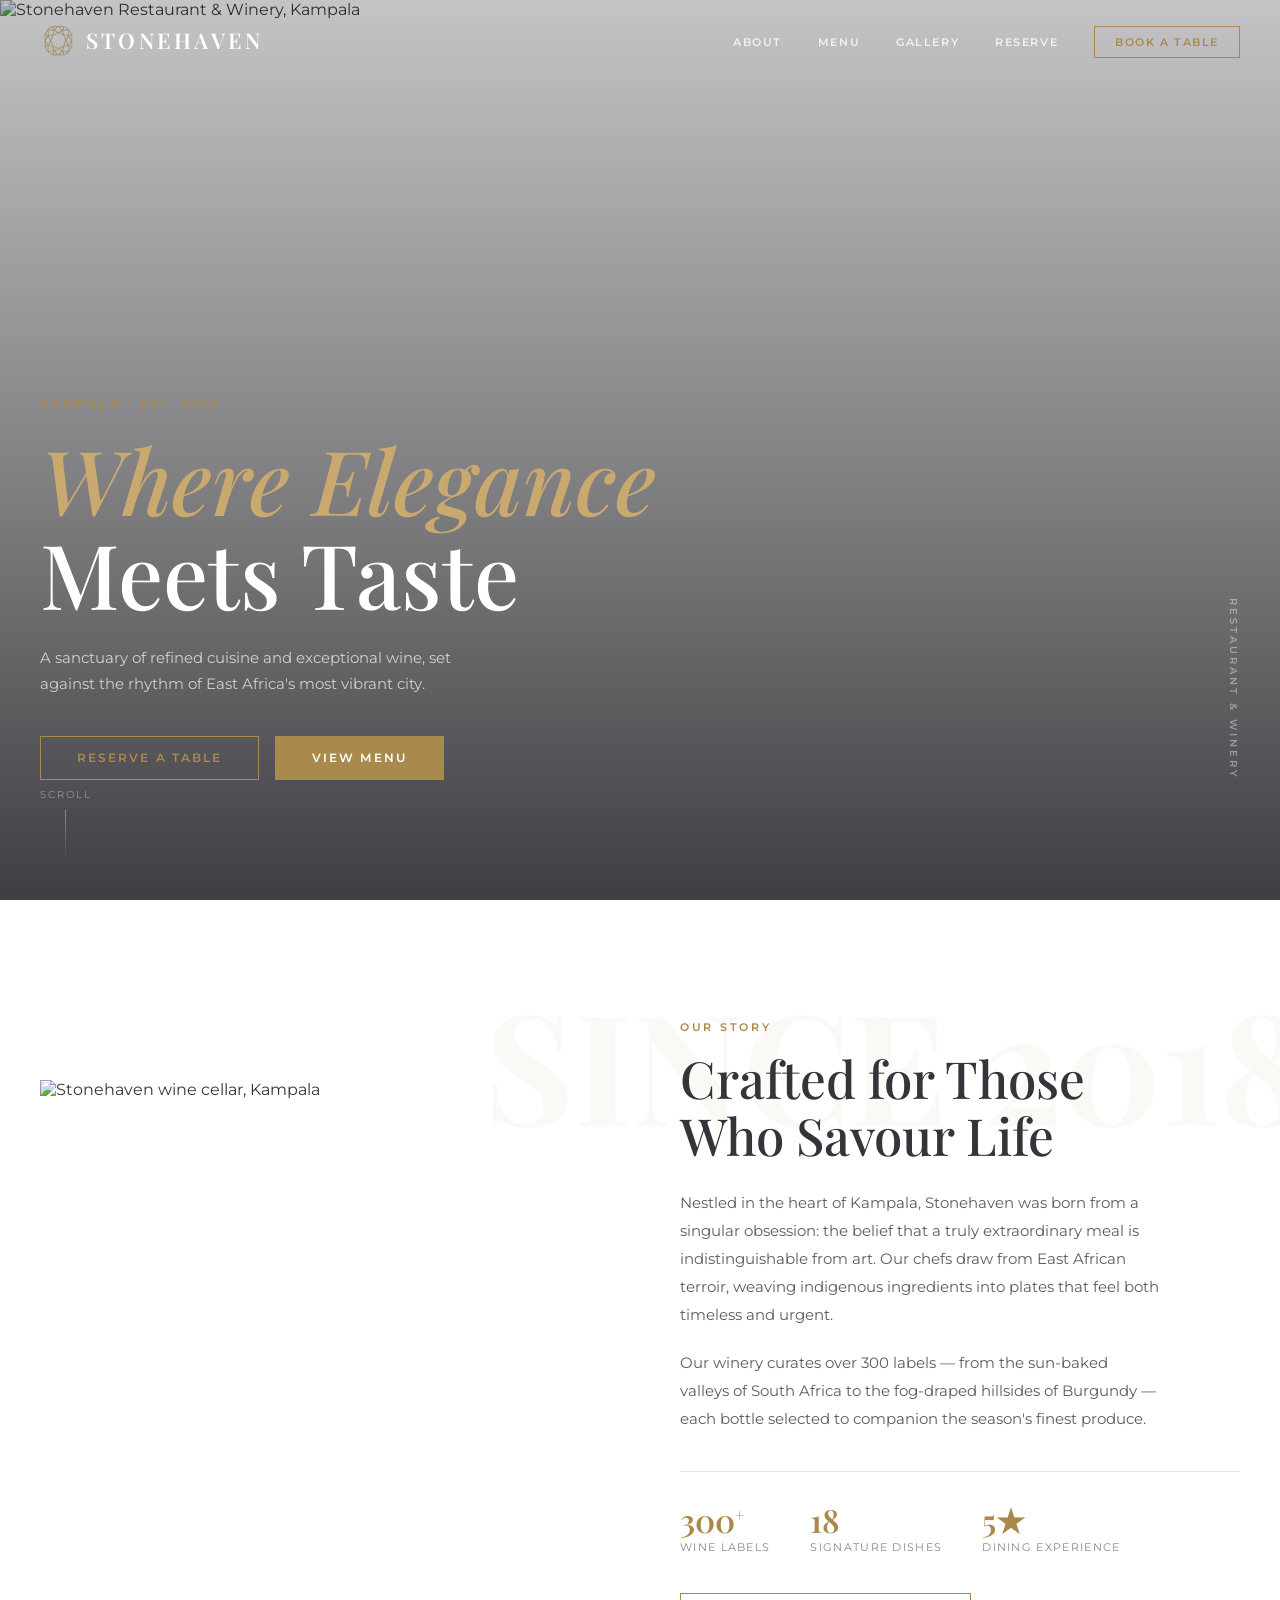
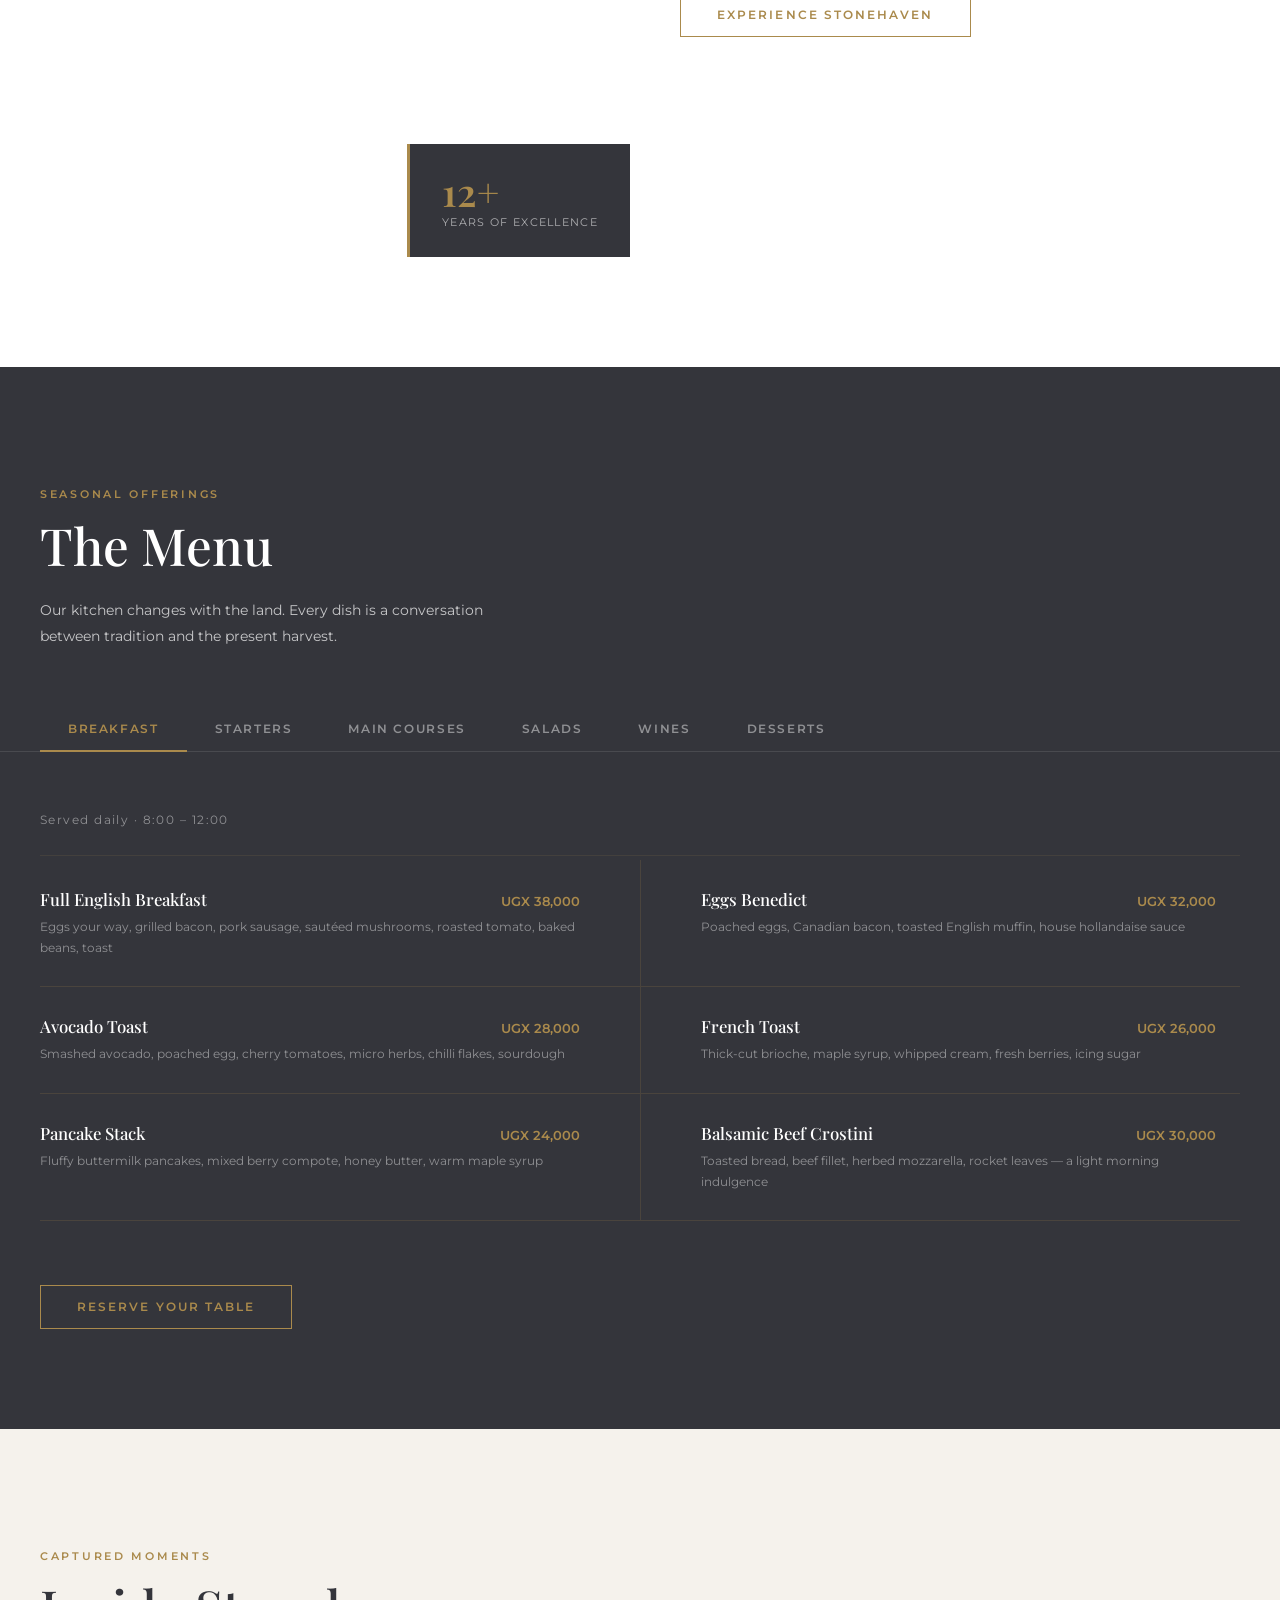
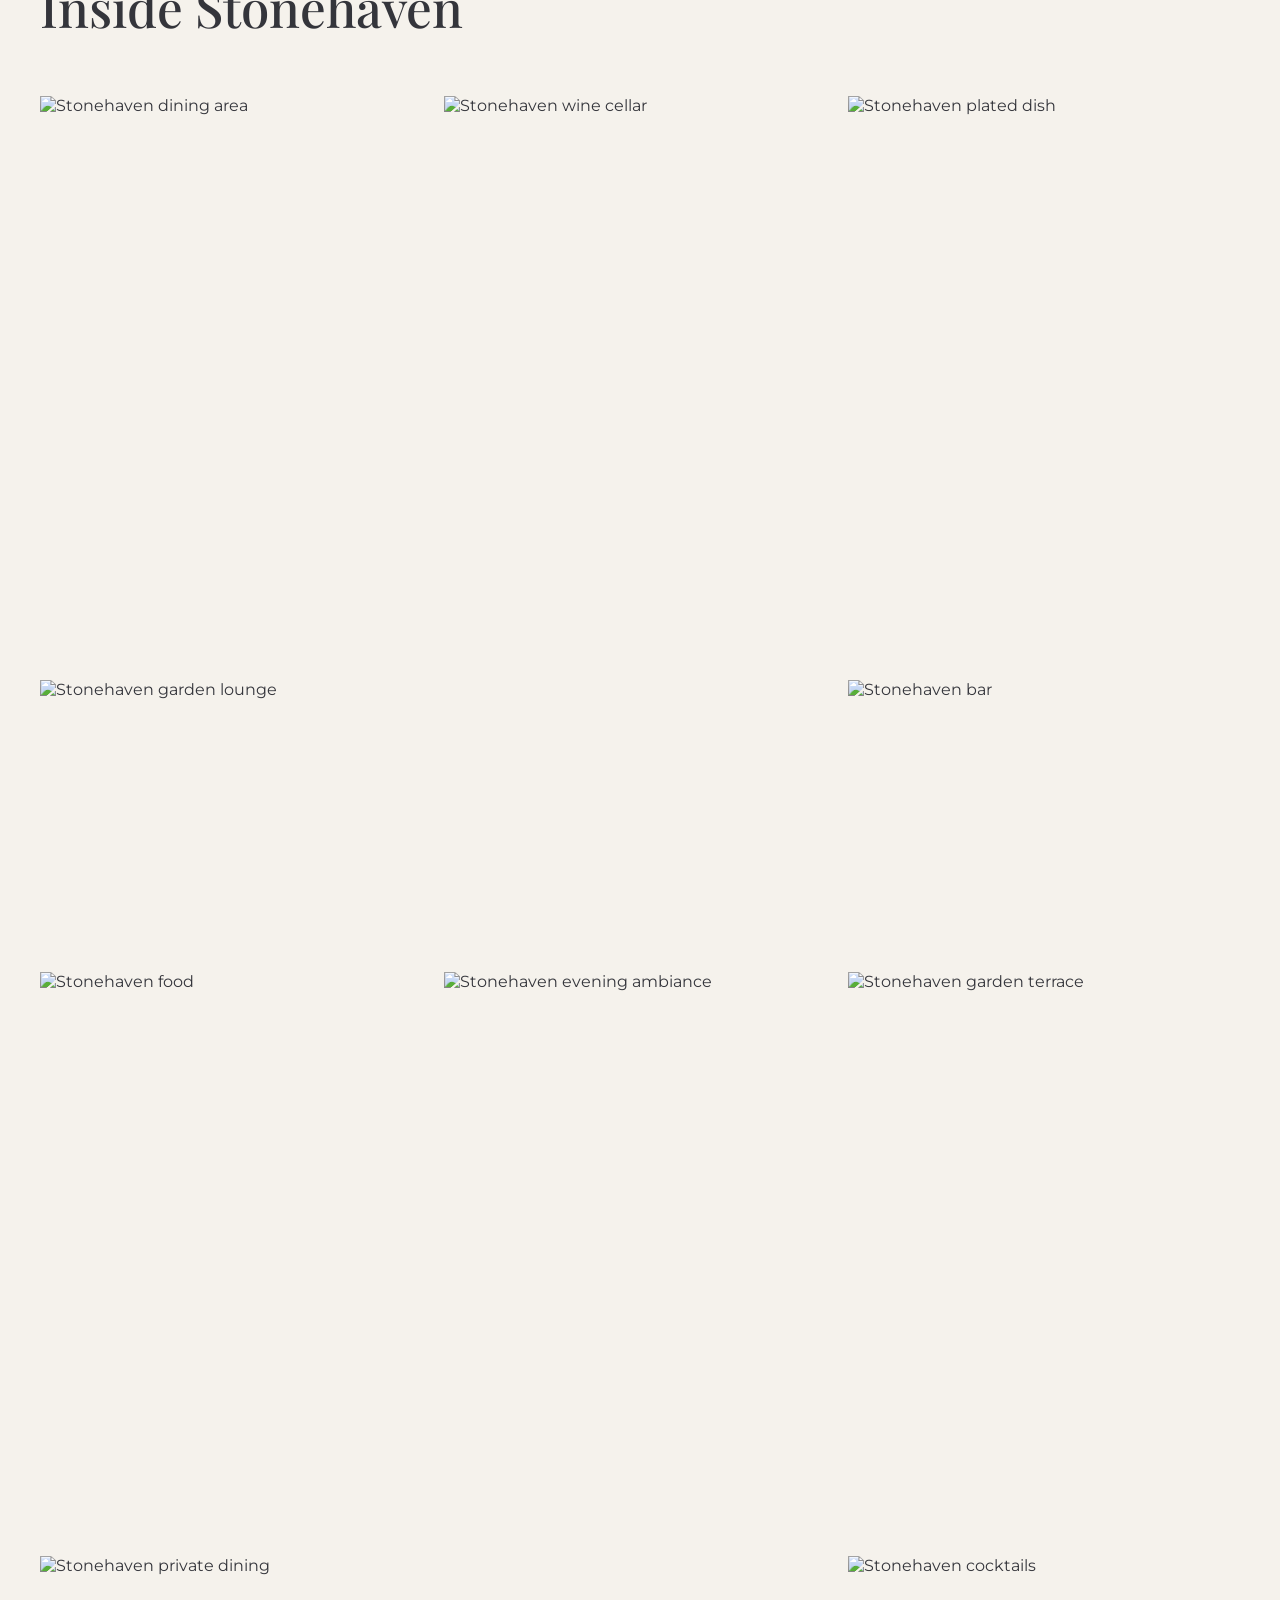
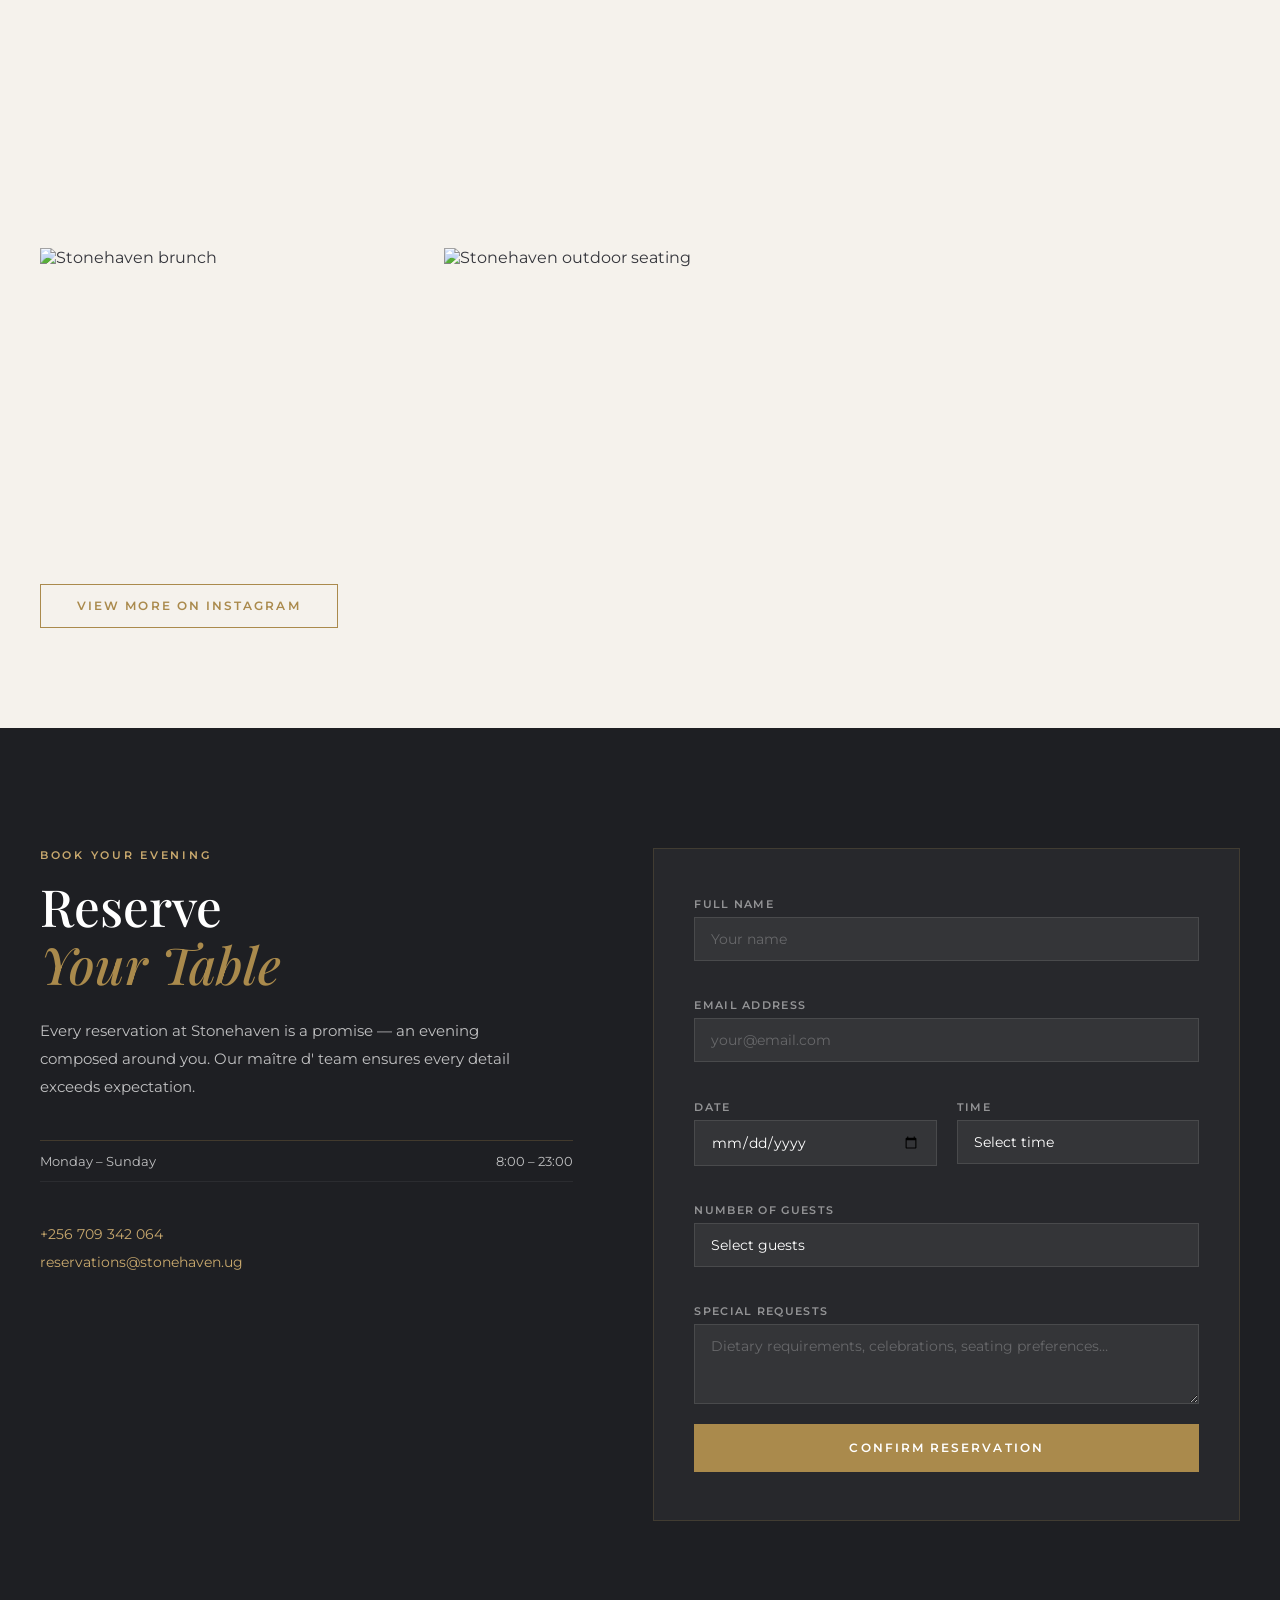
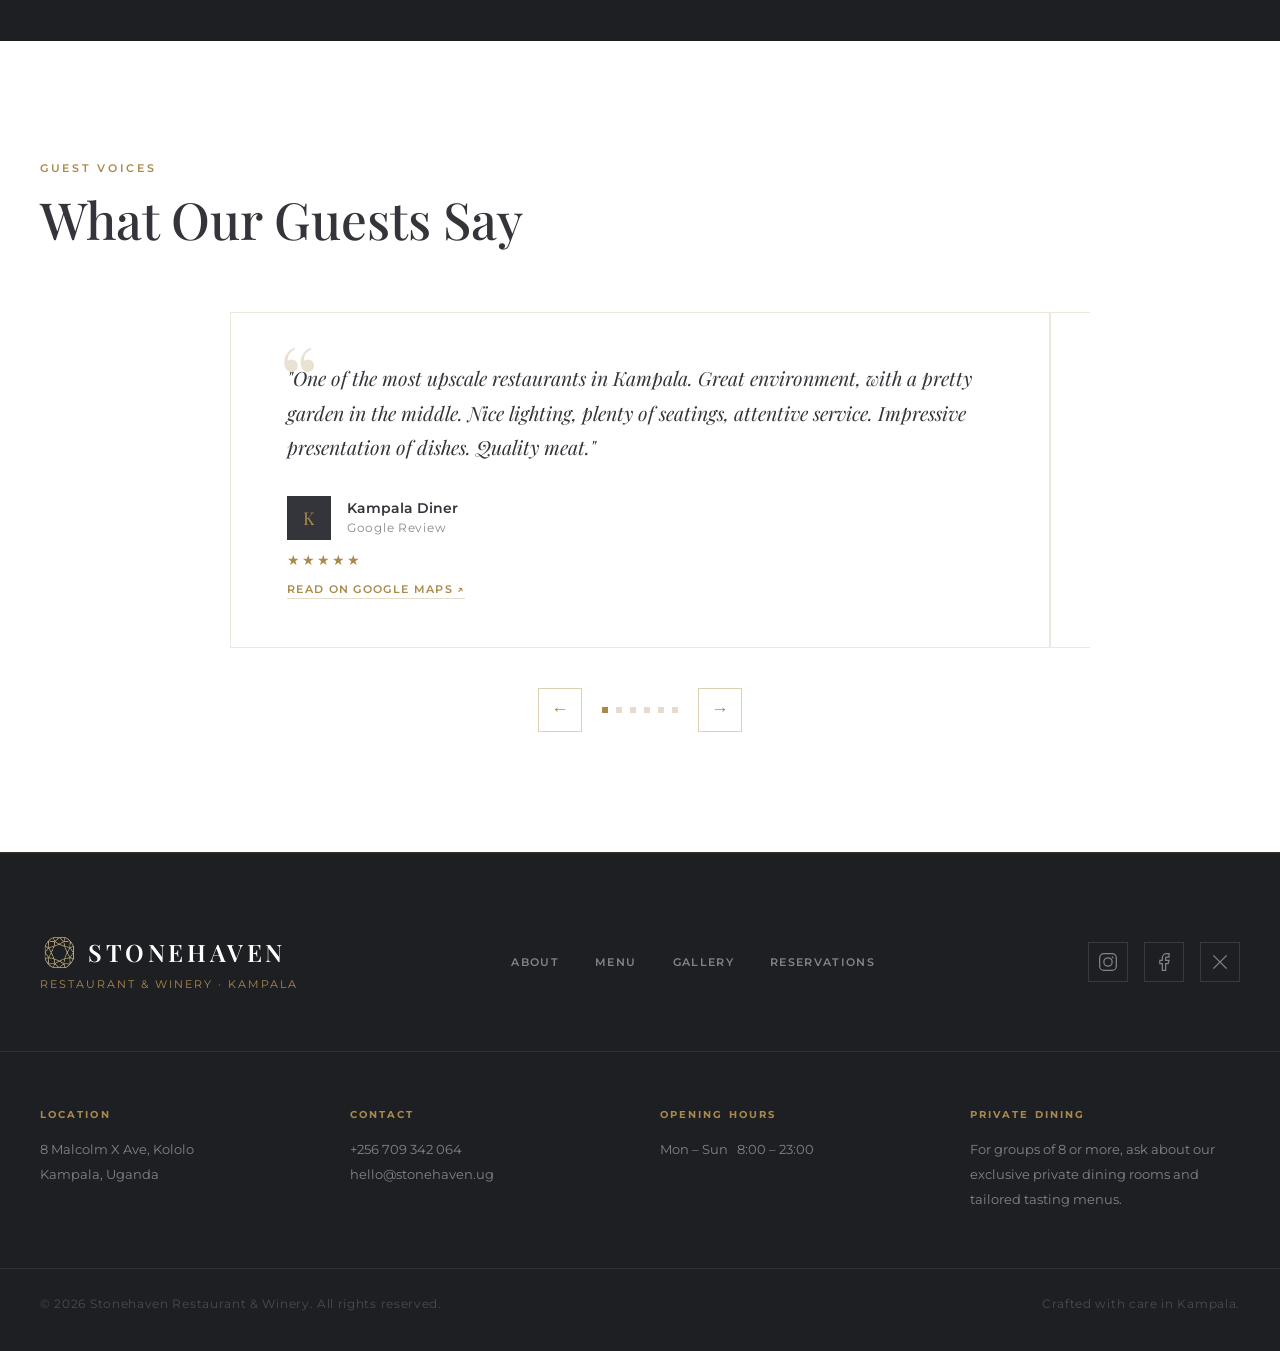
==== commit 02566342: "Menu and reviews changes" ====
--- a/index.html
+++ b/index.html
@@ -154,8 +154,10 @@
 
     <!-- Category tabs -->
     <div class="menu-tabs reveal">
-      <button class="tab active" data-tab="starters">Starters</button>
+      <button class="tab active" data-tab="breakfast">Breakfast</button>
+      <button class="tab" data-tab="starters">Starters</button>
       <button class="tab" data-tab="mains">Main Courses</button>
+      <button class="tab" data-tab="salads">Salads</button>
       <button class="tab" data-tab="wines">Wines</button>
       <button class="tab" data-tab="desserts">Desserts</button>
     </div>
@@ -163,36 +165,99 @@
     <!-- Menu panels -->
     <div class="menu-panels">
 
+      <!-- Breakfast -->
+      <div class="menu-panel active" id="tab-breakfast">
+        <p class="menu-panel-note reveal">Served daily · 8:00 – 12:00</p>
+        <div class="menu-cols">
+          <div class="menu-item reveal">
+            <div class="menu-item-top">
+              <span class="menu-item-name">Full English Breakfast</span>
+              <span class="menu-item-price">UGX 38,000</span>
+            </div>
+            <p class="menu-item-desc">Eggs your way, grilled bacon, pork sausage, sautéed mushrooms, roasted tomato, baked beans, toast</p>
+          </div>
+          <div class="menu-item reveal">
+            <div class="menu-item-top">
+              <span class="menu-item-name">Eggs Benedict</span>
+              <span class="menu-item-price">UGX 32,000</span>
+            </div>
+            <p class="menu-item-desc">Poached eggs, Canadian bacon, toasted English muffin, house hollandaise sauce</p>
+          </div>
+          <div class="menu-item reveal">
+            <div class="menu-item-top">
+              <span class="menu-item-name">Avocado Toast</span>
+              <span class="menu-item-price">UGX 28,000</span>
+            </div>
+            <p class="menu-item-desc">Smashed avocado, poached egg, cherry tomatoes, micro herbs, chilli flakes, sourdough</p>
+          </div>
+          <div class="menu-item reveal">
+            <div class="menu-item-top">
+              <span class="menu-item-name">French Toast</span>
+              <span class="menu-item-price">UGX 26,000</span>
+            </div>
+            <p class="menu-item-desc">Thick-cut brioche, maple syrup, whipped cream, fresh berries, icing sugar</p>
+          </div>
+          <div class="menu-item reveal">
+            <div class="menu-item-top">
+              <span class="menu-item-name">Pancake Stack</span>
+              <span class="menu-item-price">UGX 24,000</span>
+            </div>
+            <p class="menu-item-desc">Fluffy buttermilk pancakes, mixed berry compote, honey butter, warm maple syrup</p>
+          </div>
+          <div class="menu-item reveal">
+            <div class="menu-item-top">
+              <span class="menu-item-name">Balsamic Beef Crostini</span>
+              <span class="menu-item-price">UGX 30,000</span>
+            </div>
+            <p class="menu-item-desc">Toasted bread, beef fillet, herbed mozzarella, rocket leaves — a light morning indulgence</p>
+          </div>
+        </div>
+      </div>
+
       <!-- Starters -->
-      <div class="menu-panel active" id="tab-starters">
+      <div class="menu-panel" id="tab-starters">
         <div class="menu-cols">
           <div class="menu-item reveal">
             <div class="menu-item-top">
-              <span class="menu-item-name">Smoked Marlin Tataki</span>
-              <span class="menu-item-price">UGX 48,000</span>
-            </div>
-            <p class="menu-item-desc">Thinly sliced lake marlin, ponzu gel, micro shiso, compressed cucumber</p>
-          </div>
-          <div class="menu-item reveal">
-            <div class="menu-item-top">
-              <span class="menu-item-name">Burrata &amp; Heritage Tomato</span>
-              <span class="menu-item-price">UGX 42,000</span>
-            </div>
-            <p class="menu-item-desc">Slow-roasted heirloom tomatoes, aged balsamic, Ugandan cold-press olive oil, basil oil</p>
-          </div>
-          <div class="menu-item reveal">
-            <div class="menu-item-top">
-              <span class="menu-item-name">Foie Gras Torchon</span>
-              <span class="menu-item-price">UGX 76,000</span>
-            </div>
-            <p class="menu-item-desc">Sauternes jelly, brioche mouillette, fig compote, Maldon flake salt</p>
-          </div>
-          <div class="menu-item reveal">
-            <div class="menu-item-top">
-              <span class="menu-item-name">Truffle Arancini</span>
-              <span class="menu-item-price">UGX 36,000</span>
-            </div>
-            <p class="menu-item-desc">Black truffle risotto balls, parmesan crema, chive oil, crispy capers</p>
+              <span class="menu-item-name">Butter Chicken Meatballs</span>
+              <span class="menu-item-price">UGX 30,000</span>
+            </div>
+            <p class="menu-item-desc">Ground chicken, rich tomato gravy, fresh coriander leaves, served with warm flatbread</p>
+          </div>
+          <div class="menu-item reveal">
+            <div class="menu-item-top">
+              <span class="menu-item-name">Balsamic Beef Crostini</span>
+              <span class="menu-item-price">UGX 30,000</span>
+            </div>
+            <p class="menu-item-desc">Toasted bread, sliced beef fillet, herbed mozzarella, rocket leaves, aged balsamic reduction</p>
+          </div>
+          <div class="menu-item reveal">
+            <div class="menu-item-top">
+              <span class="menu-item-name">Soup of the Day</span>
+              <span class="menu-item-price">UGX 22,000</span>
+            </div>
+            <p class="menu-item-desc">Ask your server for today's seasonal selection, served with crusty artisan bread and butter</p>
+          </div>
+          <div class="menu-item reveal">
+            <div class="menu-item-top">
+              <span class="menu-item-name">Chicken Wings</span>
+              <span class="menu-item-price">UGX 35,000</span>
+            </div>
+            <p class="menu-item-desc">Crispy fried wings tossed in your choice of sauce: buffalo, honey garlic, or BBQ, with house dipping sauce</p>
+          </div>
+          <div class="menu-item reveal">
+            <div class="menu-item-top">
+              <span class="menu-item-name">Calamari Fritti</span>
+              <span class="menu-item-price">UGX 38,000</span>
+            </div>
+            <p class="menu-item-desc">Lightly breaded squid rings, lemon aioli, sriracha dipping sauce, fresh lemon wedge</p>
+          </div>
+          <div class="menu-item reveal">
+            <div class="menu-item-top">
+              <span class="menu-item-name">Bruschetta Al Pomodoro</span>
+              <span class="menu-item-price">UGX 24,000</span>
+            </div>
+            <p class="menu-item-desc">Grilled ciabatta, vine-ripened tomatoes, fresh basil, garlic, extra-virgin olive oil, Maldon salt</p>
           </div>
         </div>
       </div>
@@ -202,37 +267,100 @@
         <div class="menu-cols">
           <div class="menu-item reveal">
             <div class="menu-item-top">
-              <span class="menu-item-name">Wagyu Strip Loin</span>
-              <span class="menu-item-price">UGX 195,000</span>
-            </div>
-            <p class="menu-item-desc">A5 Wagyu, bone marrow butter, roasted garlic jus, pomme purée, seasonal wild mushrooms</p>
-          </div>
-          <div class="menu-item reveal">
-            <div class="menu-item-top">
-              <span class="menu-item-name">Whole Nile Perch</span>
-              <span class="menu-item-price">UGX 128,000</span>
-            </div>
-            <p class="menu-item-desc">Charcoal-roasted whole perch, chermoula, preserved lemon, wild herbs, saffron couscous</p>
-          </div>
-          <div class="menu-item reveal">
-            <div class="menu-item-top">
-              <span class="menu-item-name">Duck Confit &amp; Cassoulet</span>
-              <span class="menu-item-price">UGX 142,000</span>
-            </div>
-            <p class="menu-item-desc">Slow-cooked duck leg, white bean cassoulet, smoked sausage, crispy duck skin crackling</p>
-          </div>
-          <div class="menu-item reveal">
-            <div class="menu-item-top">
-              <span class="menu-item-name">Garden Risotto</span>
-              <span class="menu-item-price">UGX 89,000</span>
-            </div>
-            <p class="menu-item-desc">Seasonal garden vegetables, aged Parmigiano-Reggiano, lemon verbena, toasted pine nuts</p>
+              <span class="menu-item-name">Pan-Seared Beef Steak</span>
+              <span class="menu-item-price">UGX 45,000</span>
+            </div>
+            <p class="menu-item-desc">Pan-seared beef steak, rosemary, garlic jus, fried plantain — Stonehaven's signature main</p>
+          </div>
+          <div class="menu-item reveal">
+            <div class="menu-item-top">
+              <span class="menu-item-name">Atlantic Fillet of Salmon</span>
+              <span class="menu-item-price">UGX 55,000</span>
+            </div>
+            <p class="menu-item-desc">Pan-seared Atlantic salmon, wilted spinach, mashed potato, sautéed mushrooms, lemon beurre blanc</p>
+          </div>
+          <div class="menu-item reveal">
+            <div class="menu-item-top">
+              <span class="menu-item-name">Pan-Seared Tilapia on Pasta</span>
+              <span class="menu-item-price">UGX 45,000</span>
+            </div>
+            <p class="menu-item-desc">Lake Victoria tilapia, spaghetti, creamed tomato sauce, fresh Parmigiano-Reggiano, basil oil</p>
+          </div>
+          <div class="menu-item reveal">
+            <div class="menu-item-top">
+              <span class="menu-item-name">Pork Ribs</span>
+              <span class="menu-item-price">UGX 58,000</span>
+            </div>
+            <p class="menu-item-desc">Slow-cooked baby back ribs, house BBQ glaze, coleslaw, seasoned fries — falls off the bone</p>
+          </div>
+          <div class="menu-item reveal">
+            <div class="menu-item-top">
+              <span class="menu-item-name">Grilled Chicken Fillet</span>
+              <span class="menu-item-price">UGX 42,000</span>
+            </div>
+            <p class="menu-item-desc">Marinated grilled chicken breast, roasted vegetables, garlic mashed potato, herb jus</p>
+          </div>
+          <div class="menu-item reveal">
+            <div class="menu-item-top">
+              <span class="menu-item-name">Stonehaven Burger</span>
+              <span class="menu-item-price">UGX 36,000</span>
+            </div>
+            <p class="menu-item-desc">Beef patty, cheddar cheese, caramelised onions, lettuce, tomato, house sauce, toasted brioche bun, fries</p>
+          </div>
+          <div class="menu-item reveal">
+            <div class="menu-item-top">
+              <span class="menu-item-name">Margherita Pizza</span>
+              <span class="menu-item-price">UGX 38,000</span>
+            </div>
+            <p class="menu-item-desc">Stone-baked base, San Marzano tomato sauce, fresh mozzarella, basil, extra-virgin olive oil</p>
+          </div>
+          <div class="menu-item reveal">
+            <div class="menu-item-top">
+              <span class="menu-item-name">Garden Pasta Primavera</span>
+              <span class="menu-item-price">UGX 32,000</span>
+            </div>
+            <p class="menu-item-desc">Seasonal garden vegetables, penne, creamy white sauce, fresh parmesan, toasted pine nuts</p>
+          </div>
+        </div>
+      </div>
+
+      <!-- Salads -->
+      <div class="menu-panel" id="tab-salads">
+        <div class="menu-cols">
+          <div class="menu-item reveal">
+            <div class="menu-item-top">
+              <span class="menu-item-name">Summer Corn &amp; Bacon Salad</span>
+              <span class="menu-item-price">UGX 45,000</span>
+            </div>
+            <p class="menu-item-desc">Crisp lettuce, streaky bacon, boiled eggs, avocado, sweet corn, cucumber, cherry tomatoes, fried beetroot, house dressing</p>
+          </div>
+          <div class="menu-item reveal">
+            <div class="menu-item-top">
+              <span class="menu-item-name">Classic Caesar Salad</span>
+              <span class="menu-item-price">UGX 32,000</span>
+            </div>
+            <p class="menu-item-desc">Cos lettuce, house Caesar dressing, crispy croutons, shaved Parmigiano, anchovies on request · Add chicken UGX 8,000</p>
+          </div>
+          <div class="menu-item reveal">
+            <div class="menu-item-top">
+              <span class="menu-item-name">Stonehaven Garden Salad</span>
+              <span class="menu-item-price">UGX 24,000</span>
+            </div>
+            <p class="menu-item-desc">Mixed greens, cucumber, tomato, red onion, olives, feta cheese, balsamic vinaigrette</p>
+          </div>
+          <div class="menu-item reveal">
+            <div class="menu-item-top">
+              <span class="menu-item-name">Grilled Halloumi Salad</span>
+              <span class="menu-item-price">UGX 36,000</span>
+            </div>
+            <p class="menu-item-desc">Grilled halloumi, rocket, roasted red peppers, sun-dried tomatoes, toasted walnuts, honey-lemon dressing</p>
           </div>
         </div>
       </div>
 
       <!-- Wines -->
       <div class="menu-panel" id="tab-wines">
+        <p class="menu-panel-note reveal">Our cellar curates over 300 labels. Below is a selection — ask your sommelier for the full wine list.</p>
         <div class="menu-cols">
           <div class="menu-item reveal">
             <div class="menu-item-top">
@@ -253,14 +381,28 @@
               <span class="menu-item-name">Cloudy Bay Sauvignon Blanc</span>
               <span class="menu-item-price">UGX 185,000</span>
             </div>
-            <p class="menu-item-desc">Marlborough, NZ · Crisp citrus, passion fruit, cut grass, mineral finish</p>
+            <p class="menu-item-desc">Marlborough, NZ · Crisp citrus, passion fruit, cut grass, mineral finish · Pairs beautifully with seafood</p>
           </div>
           <div class="menu-item reveal">
             <div class="menu-item-top">
               <span class="menu-item-name">Ken Forrester Chenin Blanc</span>
               <span class="menu-item-price">UGX 145,000</span>
             </div>
-            <p class="menu-item-desc">Stellenbosch, SA · Honeyed stone fruit, quince, ginger spice, long finish</p>
+            <p class="menu-item-desc">Stellenbosch, South Africa · Honeyed stone fruit, quince, ginger spice, long finish</p>
+          </div>
+          <div class="menu-item reveal">
+            <div class="menu-item-top">
+              <span class="menu-item-name">Graham Beck Brut NV</span>
+              <span class="menu-item-price">UGX 165,000</span>
+            </div>
+            <p class="menu-item-desc">Robertson, South Africa · Méthode Cap Classique · Fine bubbles, green apple, brioche, elegant finish</p>
+          </div>
+          <div class="menu-item reveal">
+            <div class="menu-item-top">
+              <span class="menu-item-name">Mohua Pinot Noir</span>
+              <span class="menu-item-price">UGX 155,000</span>
+            </div>
+            <p class="menu-item-desc">Central Otago, NZ · Ruby red, wild cherry, plum, earthy undertones, silky tannins · Excellent with salmon</p>
           </div>
         </div>
       </div>
@@ -270,31 +412,45 @@
         <div class="menu-cols">
           <div class="menu-item reveal">
             <div class="menu-item-top">
-              <span class="menu-item-name">Valrhona Chocolate Délice</span>
-              <span class="menu-item-price">UGX 52,000</span>
-            </div>
-            <p class="menu-item-desc">72% dark chocolate ganache, salted caramel, cocoa tuile, Ugandan vanilla ice cream</p>
-          </div>
-          <div class="menu-item reveal">
-            <div class="menu-item-top">
-              <span class="menu-item-name">Passion Fruit Soufflé</span>
-              <span class="menu-item-price">UGX 48,000</span>
-            </div>
-            <p class="menu-item-desc">Hot passion fruit soufflé, coconut sorbet, mango coulis — allow 18 minutes</p>
-          </div>
-          <div class="menu-item reveal">
-            <div class="menu-item-top">
-              <span class="menu-item-name">Cheese Trolley Selection</span>
-              <span class="menu-item-price">UGX 65,000</span>
-            </div>
-            <p class="menu-item-desc">Five artisan cheeses, seasonal fruit paste, walnut bread, honey comb, aged port pairing</p>
+              <span class="menu-item-name">Orange &amp; Caramel Cheesecake</span>
+              <span class="menu-item-price">UGX 28,000</span>
+            </div>
+            <p class="menu-item-desc">Baked orange zest cheesecake, salted caramel drizzle, digestive biscuit base, vanilla cream</p>
+          </div>
+          <div class="menu-item reveal">
+            <div class="menu-item-top">
+              <span class="menu-item-name">Carrot Cake Ice Cream Square</span>
+              <span class="menu-item-price">UGX 26,000</span>
+            </div>
+            <p class="menu-item-desc">Moist carrot cake, cream cheese frosting, house-made ice cream, candied walnut crumble</p>
+          </div>
+          <div class="menu-item reveal">
+            <div class="menu-item-top">
+              <span class="menu-item-name">Warm Chocolate Brownie</span>
+              <span class="menu-item-price">UGX 24,000</span>
+            </div>
+            <p class="menu-item-desc">Fudgy dark chocolate brownie, Ugandan vanilla ice cream, hot fudge sauce, toasted hazelnuts</p>
           </div>
           <div class="menu-item reveal">
             <div class="menu-item-top">
               <span class="menu-item-name">Crème Brûlée</span>
-              <span class="menu-item-price">UGX 38,000</span>
-            </div>
-            <p class="menu-item-desc">Classic Tahitian vanilla custard, caramelised crust, fresh red berries, shortbread</p>
+              <span class="menu-item-price">UGX 26,000</span>
+            </div>
+            <p class="menu-item-desc">Classic Tahitian vanilla custard, caramelised crust, fresh red berries, delicate shortbread finger</p>
+          </div>
+          <div class="menu-item reveal">
+            <div class="menu-item-top">
+              <span class="menu-item-name">Fresh Fruit Sorbet</span>
+              <span class="menu-item-price">UGX 18,000</span>
+            </div>
+            <p class="menu-item-desc">Three scoops of seasonal sorbet — passion fruit, mango, and lime — with candied mint</p>
+          </div>
+          <div class="menu-item reveal">
+            <div class="menu-item-top">
+              <span class="menu-item-name">Tiramisu</span>
+              <span class="menu-item-price">UGX 28,000</span>
+            </div>
+            <p class="menu-item-desc">Classic Italian tiramisu, espresso-soaked ladyfingers, mascarpone cream, cocoa dusting</p>
           </div>
         </div>
       </div>
@@ -485,6 +641,7 @@
             </div>
           </div>
           <div class="testimonial-stars">★★★★★</div>
+          <a href="https://www.google.com/maps/place/Stonehaven+Restaurant+%26+Winery/@0.3307519,32.6002130,17z" target="_blank" rel="noopener" class="review-link">Read on Google Maps ↗</a>
         </div>
 
         <div class="testimonial-slide">
@@ -499,6 +656,7 @@
             </div>
           </div>
           <div class="testimonial-stars">★★★★★</div>
+          <a href="https://www.google.com/maps/place/Stonehaven+Restaurant+%26+Winery/@0.3307519,32.6002130,17z" target="_blank" rel="noopener" class="review-link">Read on Google Maps ↗</a>
         </div>
 
         <div class="testimonial-slide">
@@ -513,6 +671,7 @@
             </div>
           </div>
           <div class="testimonial-stars">★★★★★</div>
+          <a href="https://www.google.com/maps/place/Stonehaven+Restaurant+%26+Winery/@0.3307519,32.6002130,17z" target="_blank" rel="noopener" class="review-link">Read on Google Maps ↗</a>
         </div>
 
         <div class="testimonial-slide">
@@ -527,6 +686,7 @@
             </div>
           </div>
           <div class="testimonial-stars">★★★★★</div>
+          <a href="https://www.google.com/maps/place/Stonehaven+Restaurant+%26+Winery/@0.3307519,32.6002130,17z" target="_blank" rel="noopener" class="review-link">Read on Google Maps ↗</a>
         </div>
 
         <div class="testimonial-slide">
@@ -541,6 +701,22 @@
             </div>
           </div>
           <div class="testimonial-stars">★★★★★</div>
+          <a href="https://www.tripadvisor.com/Restaurant_Review-g293841-d23449360-Reviews-Stonehaven_Restaurant_Winery-Kampala_Central_Region.html" target="_blank" rel="noopener" class="review-link">Read on TripAdvisor ↗</a>
+        </div>
+
+        <div class="testimonial-slide">
+          <blockquote>
+            "Stonehaven is a design masterpiece with an inviting layout, beautiful ambience, and delicious food cooked by professional chefs. The staff treats guests like royalty, the toilets are sparkling clean, and the décor is stunning."
+          </blockquote>
+          <div class="testimonial-author">
+            <div class="author-avatar">W</div>
+            <div>
+              <strong>Wanderlog Guest</strong>
+              <span>Verified Visitor · Kampala</span>
+            </div>
+          </div>
+          <div class="testimonial-stars">★★★★★</div>
+          <a href="https://app.wanderlog.com/place/details/3777015" target="_blank" rel="noopener" class="review-link">Read on Wanderlog ↗</a>
         </div>
 
       </div><!-- /track -->
--- a/styles.css
+++ b/styles.css
@@ -540,11 +540,42 @@
   color: var(--text-muted);
 }
 
+/* Menu panel note */
+.menu-panel-note {
+  font-size: 0.75rem;
+  letter-spacing: 0.12em;
+  color: var(--text-muted);
+  padding: 0 0 28px;
+  border-bottom: 1px solid rgba(170,138,76,0.12);
+  margin-bottom: 4px;
+}
+
+/* Review link */
+.review-link {
+  display: inline-block;
+  margin-top: 14px;
+  font-size: 0.68rem;
+  font-weight: 600;
+  letter-spacing: 0.12em;
+  text-transform: uppercase;
+  color: var(--gold);
+  text-decoration: none;
+  border-bottom: 1px solid rgba(170,138,76,0.3);
+  padding-bottom: 2px;
+  transition: color var(--transition), border-color var(--transition);
+}
+.review-link:hover {
+  color: var(--gold-light);
+  border-color: var(--gold-light);
+}
+
 .menu-footer {
   max-width: 1280px;
   margin: 64px auto 0;
   padding: 0 40px;
 }
+
+
 
 
 /* ============================================================
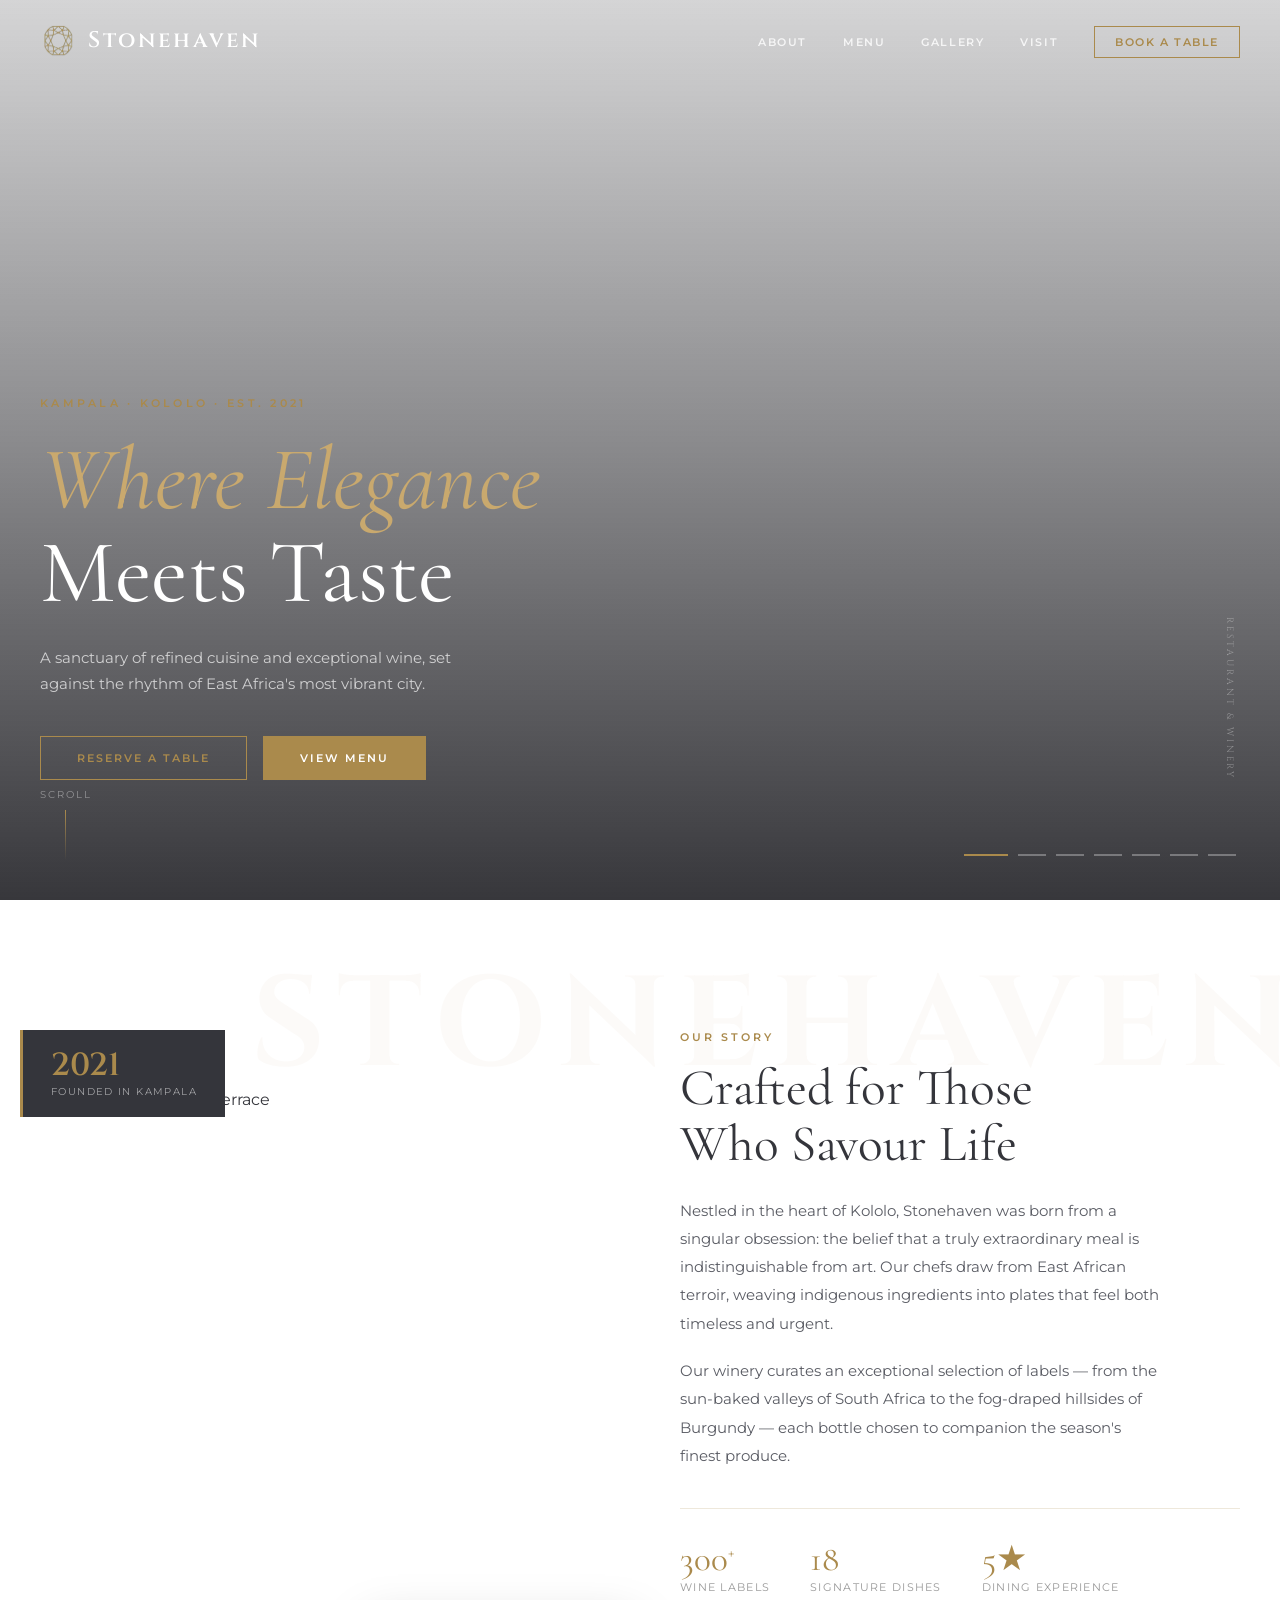
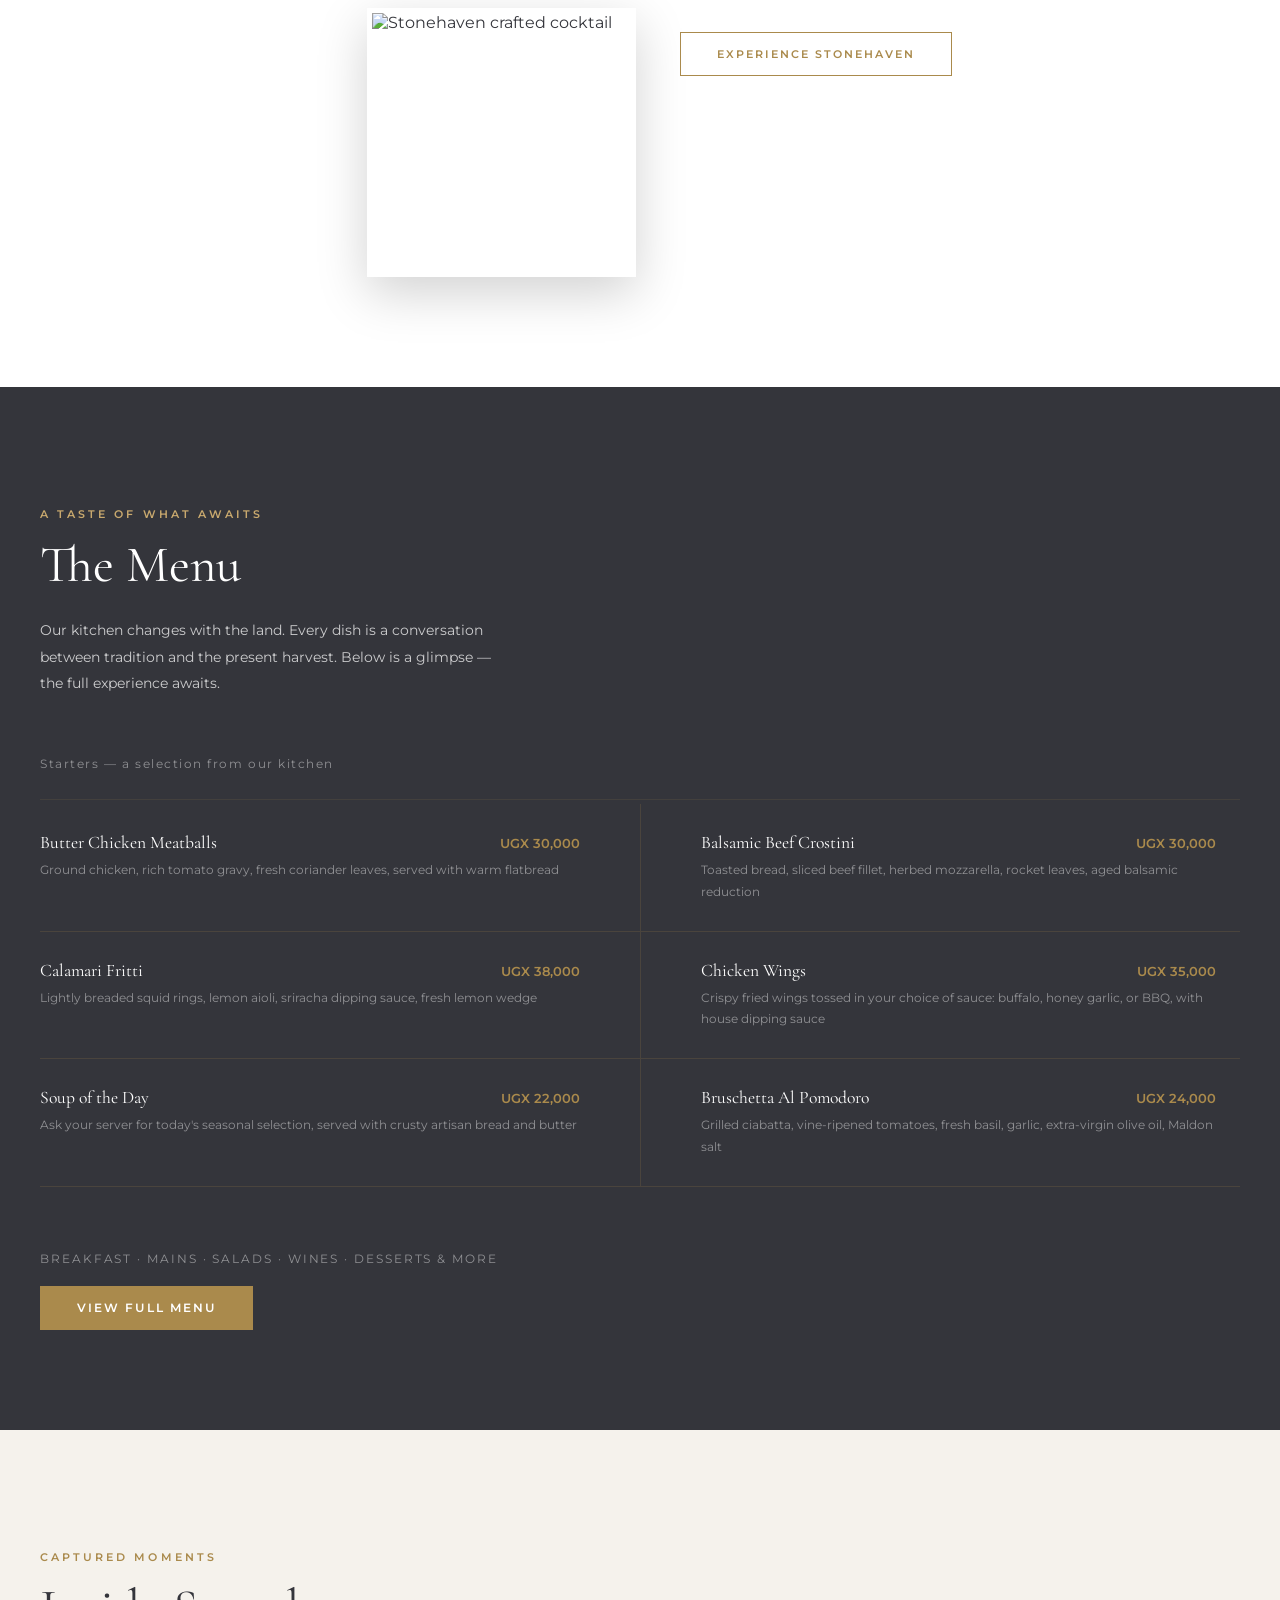
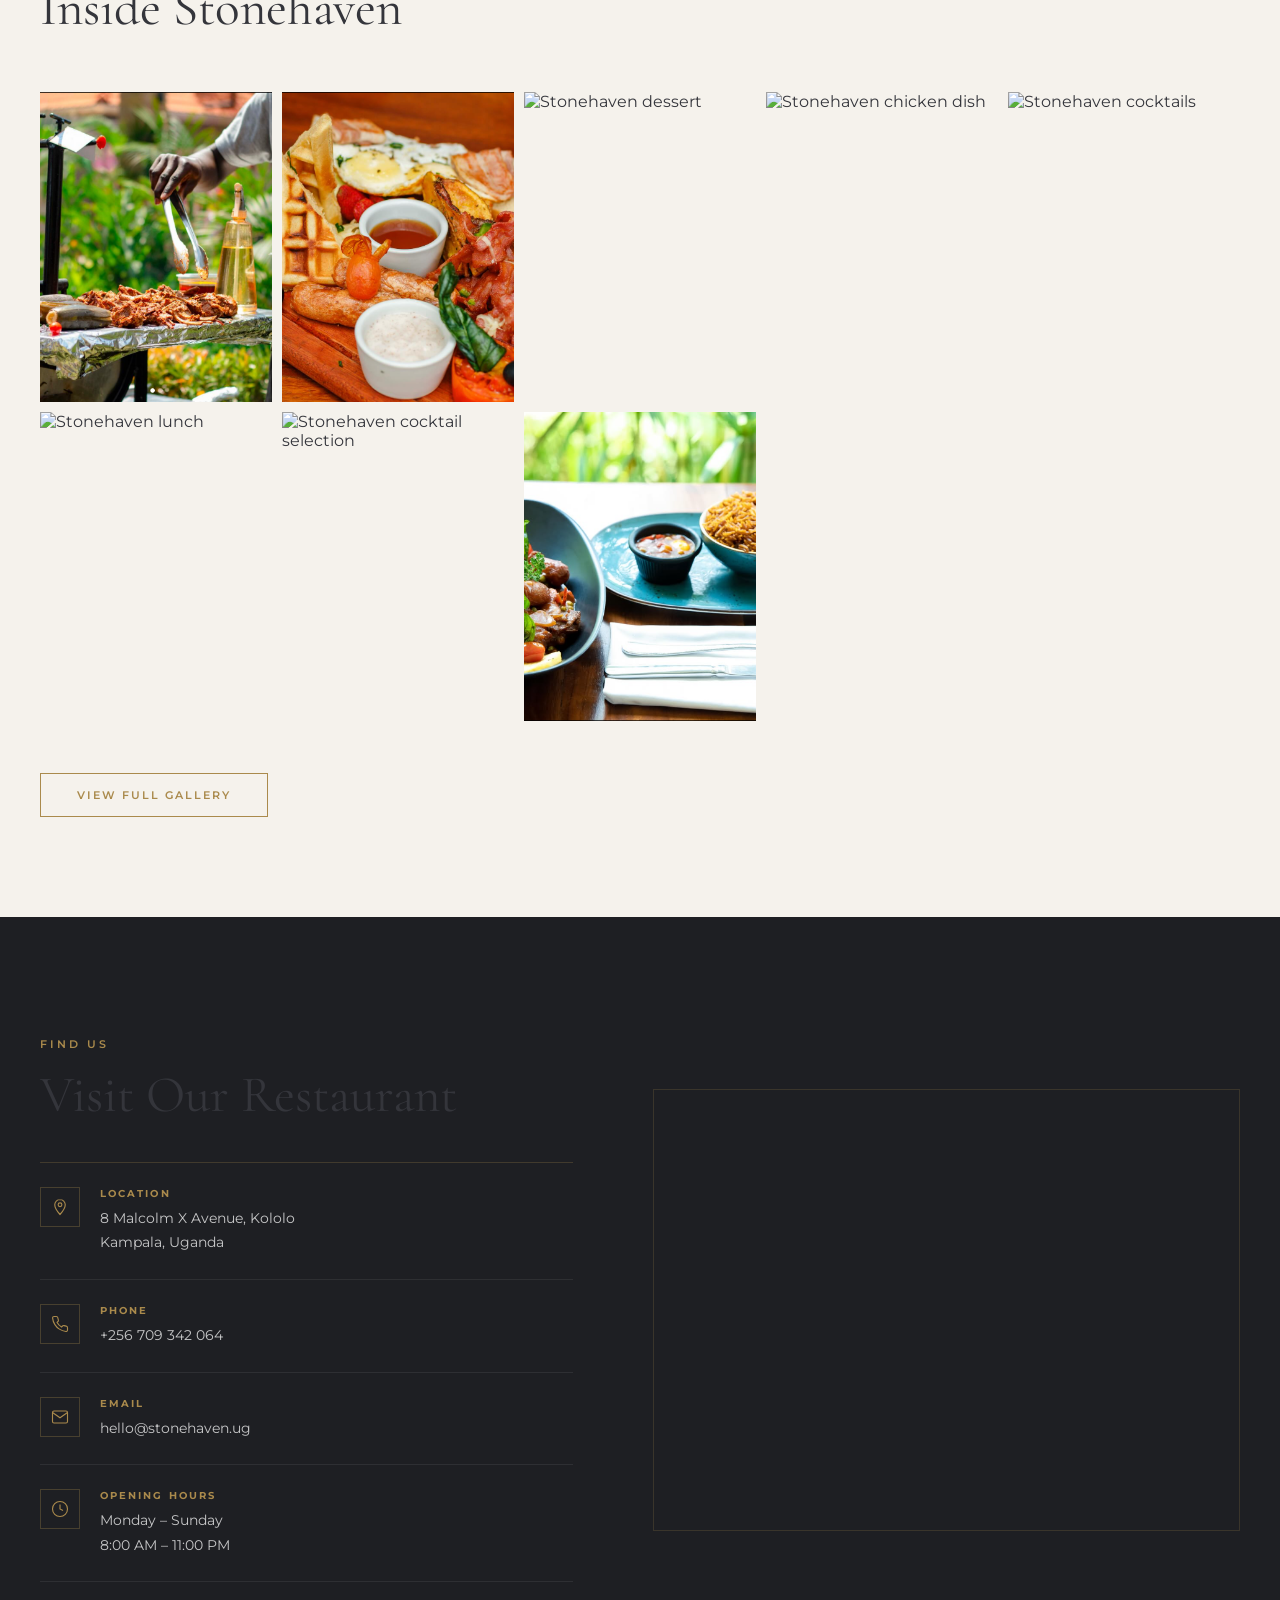
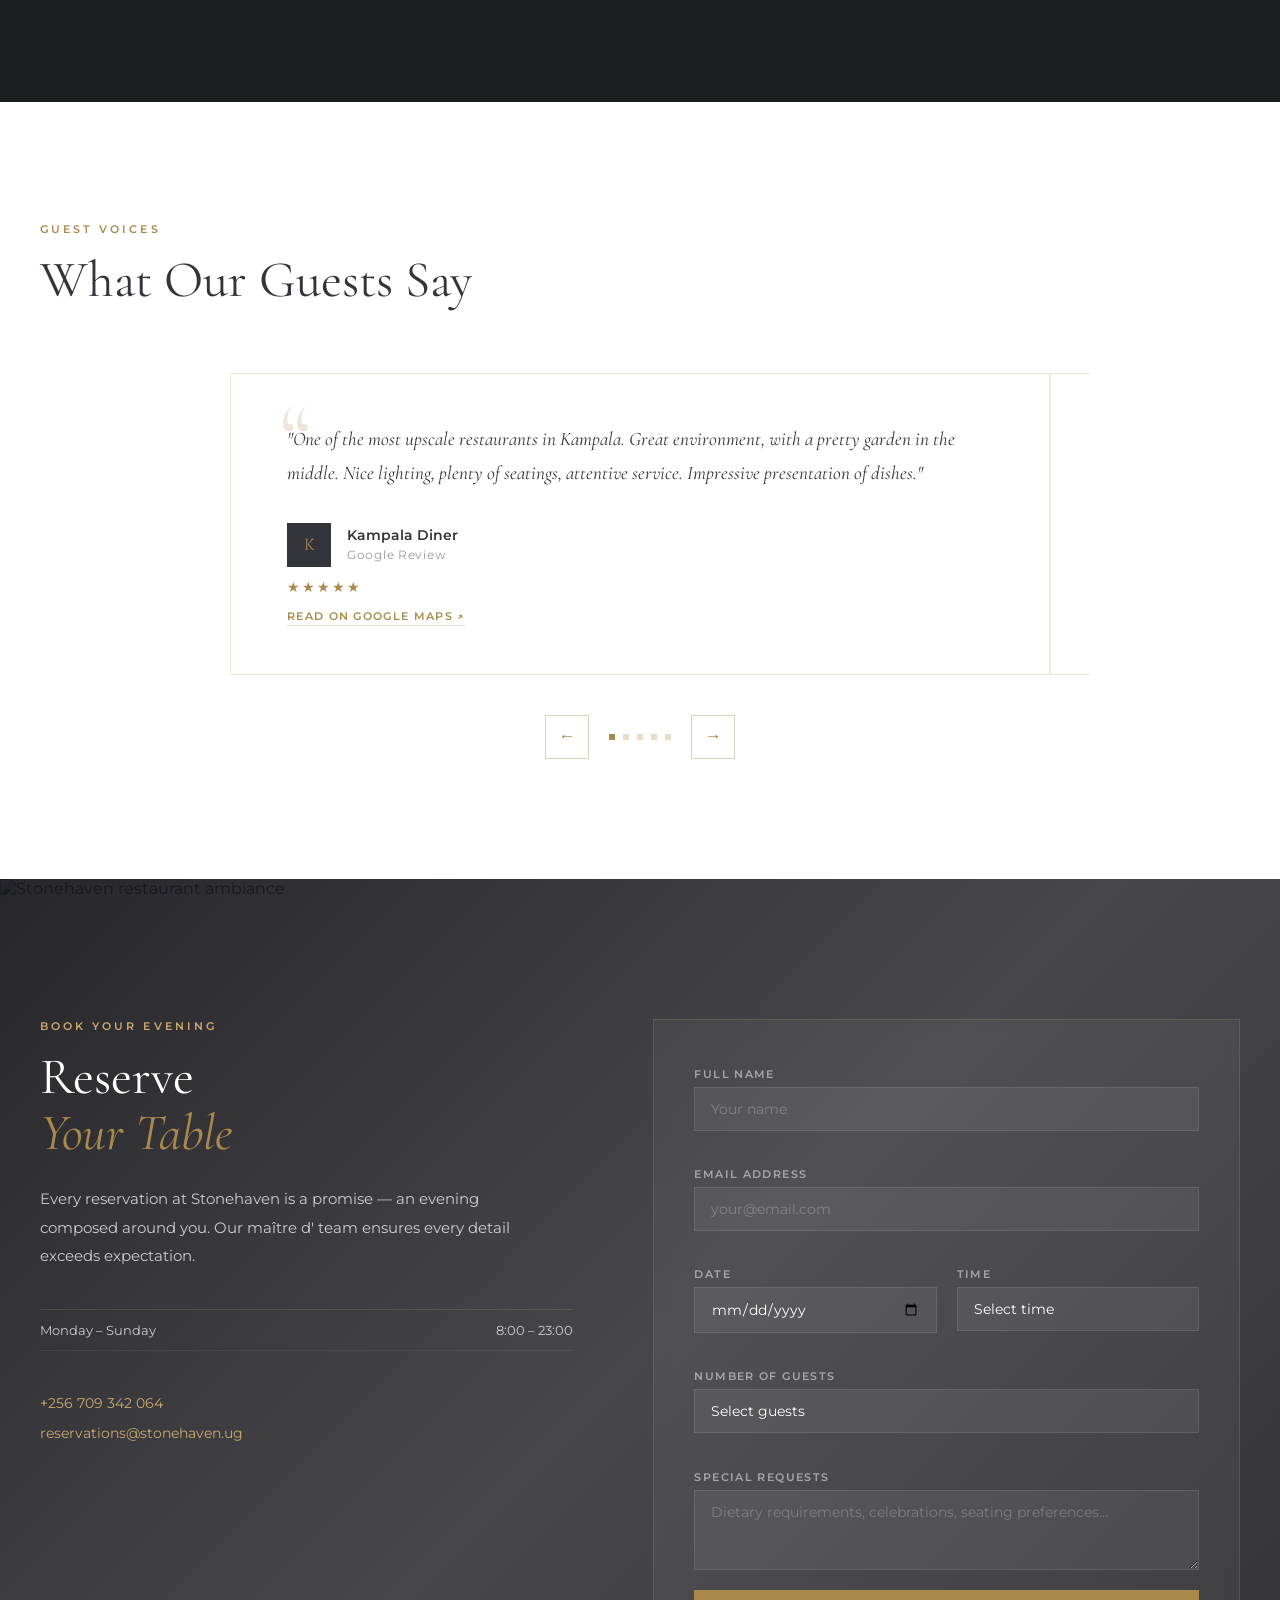
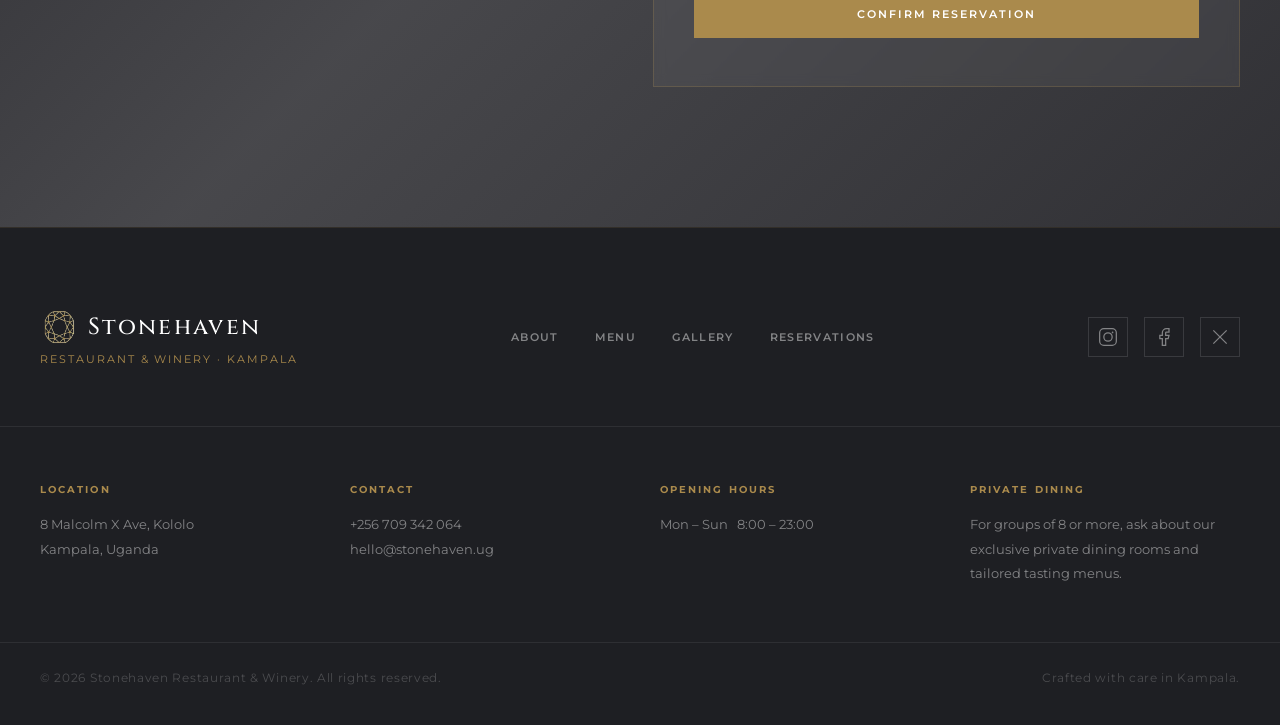
==== commit 13319ae1: "CHANGES" ====
--- a/index.html
+++ b/index.html
@@ -4,10 +4,17 @@
   <meta charset="UTF-8" />
   <meta name="viewport" content="width=device-width, initial-scale=1.0" />
   <title>Stonehaven — Restaurant & Winery</title>
+  <meta name="description" content="Stonehaven Restaurant & Winery — a sanctuary of refined cuisine and exceptional wine in Kololo, Kampala." />
+
+  <!-- Preconnect -->
   <link rel="preconnect" href="https://fonts.googleapis.com" />
   <link rel="preconnect" href="https://fonts.gstatic.com" crossorigin />
-  <link href="https://fonts.googleapis.com/css2?family=Playfair+Display:ital,wght@0,400;0,500;0,600;0,700;1,400;1,500&family=Montserrat:wght@300;400;500;600&display=swap" rel="stylesheet" />
+
+  <!-- Cinzel (chiselled roman for brand name) + Cormorant Garamond (elegant serif body) + Montserrat (clean UI) -->
+  <link href="https://fonts.googleapis.com/css2?family=Cinzel:wght@400;500;600;700&family=Cormorant+Garamond:ital,wght@0,300;0,400;0,500;0,600;1,300;1,400;1,500&family=Montserrat:wght@300;400;500;600&display=swap" rel="stylesheet" />
+
   <link rel="stylesheet" href="styles.css" />
+  <link rel="icon" type="image/x-icon" href="logo.png" />
 </head>
 <body>
 
@@ -16,16 +23,18 @@
   ============================================================ -->
   <nav id="navbar">
     <div class="nav-inner">
+
+      <!-- Brand: top-left Stonehaven name in Cinzel -->
       <a href="#hero" class="nav-logo">
         <img src="logo.png" alt="Stonehaven logo" class="nav-logo-img" />
-        STONEHAVEN
+        <span class="nav-brand-name">Stonehaven</span>
       </a>
 
       <ul class="nav-links" id="navLinks">
         <li><a href="#about">About</a></li>
         <li><a href="#menu">Menu</a></li>
-        <li><a href="#gallery">Gallery</a></li>
-        <li><a href="#reserve">Reserve</a></li>
+        <li><a href="#image-strip">Gallery</a></li>
+        <li><a href="#visit">Visit</a></li>
         <li><a href="#reserve" class="nav-cta">Book a Table</a></li>
       </ul>
 
@@ -40,20 +49,35 @@
 
 
   <!-- ============================================================
-       HERO
+       HERO — Image Slider
   ============================================================ -->
   <section id="hero">
-    <div class="hero-bg">
-      <img
-        src="https://placelisted.com/wp-content/uploads/job-manager-uploads/main_image/2025/07/Stonehaven-Restaurant-1122x800.png"
-        alt="Stonehaven Restaurant & Winery, Kampala"
-        class="hero-img"
-      />
+
+    <!-- Slider background -->
+    <div class="hero-slider" id="heroSlider">
+      <div class="hero-slide active" style="background-image: url('ambiance_.png')"></div>
+      <div class="hero-slide" style="background-image: url('BBQ.png')"></div>
+      <div class="hero-slide" style="background-image: url('breakfast.png')"></div>
+      <div class="hero-slide" style="background-image: url('Chicken.png')"></div>
+      <div class="hero-slide" style="background-image: url('Lunch_.png')"></div>
+      <div class="hero-slide" style="background-image: url('Mash_up.png')"></div>
+      <div class="hero-slide" style="background-image: url('MoreFood.png')"></div>
       <div class="hero-overlay"></div>
     </div>
 
+    <!-- Slider dots -->
+    <div class="hero-dots" id="heroDots">
+      <button class="hero-dot active" aria-label="Slide 1"></button>
+      <button class="hero-dot" aria-label="Slide 2"></button>
+      <button class="hero-dot" aria-label="Slide 3"></button>
+      <button class="hero-dot" aria-label="Slide 4"></button>
+      <button class="hero-dot" aria-label="Slide 5"></button>
+      <button class="hero-dot" aria-label="Slide 6"></button>
+      <button class="hero-dot" aria-label="Slide 7"></button>
+    </div>
+
     <div class="hero-content">
-      <p class="hero-eyebrow reveal">Kampala · Est. 2018</p>
+      <p class="hero-eyebrow reveal">Kampala · Kololo · Est. 2021</p>
       <h1 class="hero-title reveal">
         <em>Where Elegance</em><br />Meets Taste
       </h1>
@@ -79,43 +103,49 @@
 
 
   <!-- ============================================================
-       ABOUT
+       ABOUT — Our Story
   ============================================================ -->
   <section id="about" class="section-about">
-    <!-- Background accent text -->
-    <span class="bg-text">SINCE 2018</span>
+    <span class="bg-text">STONEHAVEN</span>
 
     <div class="about-grid">
 
-      <!-- Image column -->
+      <!-- Image column — main + decorative layered secondary -->
       <div class="about-img-wrap reveal">
         <img
-          src="https://placelisted.com/wp-content/uploads/job-manager-uploads/main_image/2025/07/Stonehaven-Restaurant-Kampala-37.png"
-          alt="Stonehaven wine cellar, Kampala"
+          src="ambiance_.png"
+          alt="Stonehaven dining terrace"
           class="about-img-main"
         />
-        <!-- Floating card -->
-        <div class="about-card">
-          <span class="about-card-num">12+</span>
-          <span class="about-card-label">Years of Excellence</span>
-        </div>
-      </div>
-
-      <!-- Text column (offset) -->
+        <!-- Decorative secondary image (layered corner effect) -->
+        <div class="about-img-secondary">
+          <img
+            src="cocktail_.png"
+            alt="Stonehaven crafted cocktail"
+          />
+        </div>
+        <!-- Founded badge instead of 12 years -->
+        <div class="about-founded">
+          <span class="about-founded-year">2021</span>
+          <span class="about-founded-label">Founded in Kampala</span>
+        </div>
+      </div>
+
+      <!-- Text column -->
       <div class="about-text reveal">
         <p class="eyebrow">Our Story</p>
         <h2 class="section-title">
           Crafted for Those<br />Who Savour Life
         </h2>
         <p class="body-text">
-          Nestled in the heart of Kampala, Stonehaven was born from a singular obsession:
+          Nestled in the heart of Kololo, Stonehaven was born from a singular obsession:
           the belief that a truly extraordinary meal is indistinguishable from art.
           Our chefs draw from East African terroir, weaving indigenous ingredients
           into plates that feel both timeless and urgent.
         </p>
         <p class="body-text">
-          Our winery curates over 300 labels — from the sun-baked valleys of South Africa
-          to the fog-draped hillsides of Burgundy — each bottle selected to companion
+          Our winery curates an exceptional selection of labels — from the sun-baked valleys of South Africa
+          to the fog-draped hillsides of Burgundy — each bottle chosen to companion
           the season's finest produce.
         </p>
         <div class="about-stats">
@@ -140,403 +170,313 @@
 
 
   <!-- ============================================================
-       MENU
+       MENU PREVIEW — Appetisers / Starters only + CTA to full menu
   ============================================================ -->
   <section id="menu" class="section-menu">
     <div class="menu-header reveal">
-      <p class="eyebrow">Seasonal Offerings</p>
+      <p class="eyebrow eyebrow--light">A Taste of What Awaits</p>
       <h2 class="section-title section-title--light">The Menu</h2>
       <p class="menu-intro">
         Our kitchen changes with the land. Every dish is a conversation between
-        tradition and the present harvest.
+        tradition and the present harvest. Below is a glimpse — the full experience awaits.
       </p>
     </div>
 
-    <!-- Category tabs -->
-    <div class="menu-tabs reveal">
-      <button class="tab active" data-tab="breakfast">Breakfast</button>
-      <button class="tab" data-tab="starters">Starters</button>
-      <button class="tab" data-tab="mains">Main Courses</button>
-      <button class="tab" data-tab="salads">Salads</button>
-      <button class="tab" data-tab="wines">Wines</button>
-      <button class="tab" data-tab="desserts">Desserts</button>
-    </div>
-
-    <!-- Menu panels -->
-    <div class="menu-panels">
-
-      <!-- Breakfast -->
-      <div class="menu-panel active" id="tab-breakfast">
-        <p class="menu-panel-note reveal">Served daily · 8:00 – 12:00</p>
-        <div class="menu-cols">
-          <div class="menu-item reveal">
-            <div class="menu-item-top">
-              <span class="menu-item-name">Full English Breakfast</span>
-              <span class="menu-item-price">UGX 38,000</span>
-            </div>
-            <p class="menu-item-desc">Eggs your way, grilled bacon, pork sausage, sautéed mushrooms, roasted tomato, baked beans, toast</p>
-          </div>
-          <div class="menu-item reveal">
-            <div class="menu-item-top">
-              <span class="menu-item-name">Eggs Benedict</span>
-              <span class="menu-item-price">UGX 32,000</span>
-            </div>
-            <p class="menu-item-desc">Poached eggs, Canadian bacon, toasted English muffin, house hollandaise sauce</p>
-          </div>
-          <div class="menu-item reveal">
-            <div class="menu-item-top">
-              <span class="menu-item-name">Avocado Toast</span>
-              <span class="menu-item-price">UGX 28,000</span>
-            </div>
-            <p class="menu-item-desc">Smashed avocado, poached egg, cherry tomatoes, micro herbs, chilli flakes, sourdough</p>
-          </div>
-          <div class="menu-item reveal">
-            <div class="menu-item-top">
-              <span class="menu-item-name">French Toast</span>
-              <span class="menu-item-price">UGX 26,000</span>
-            </div>
-            <p class="menu-item-desc">Thick-cut brioche, maple syrup, whipped cream, fresh berries, icing sugar</p>
-          </div>
-          <div class="menu-item reveal">
-            <div class="menu-item-top">
-              <span class="menu-item-name">Pancake Stack</span>
-              <span class="menu-item-price">UGX 24,000</span>
-            </div>
-            <p class="menu-item-desc">Fluffy buttermilk pancakes, mixed berry compote, honey butter, warm maple syrup</p>
-          </div>
-          <div class="menu-item reveal">
-            <div class="menu-item-top">
-              <span class="menu-item-name">Balsamic Beef Crostini</span>
-              <span class="menu-item-price">UGX 30,000</span>
-            </div>
-            <p class="menu-item-desc">Toasted bread, beef fillet, herbed mozzarella, rocket leaves — a light morning indulgence</p>
-          </div>
-        </div>
-      </div>
-
-      <!-- Starters -->
-      <div class="menu-panel" id="tab-starters">
-        <div class="menu-cols">
-          <div class="menu-item reveal">
-            <div class="menu-item-top">
-              <span class="menu-item-name">Butter Chicken Meatballs</span>
-              <span class="menu-item-price">UGX 30,000</span>
-            </div>
-            <p class="menu-item-desc">Ground chicken, rich tomato gravy, fresh coriander leaves, served with warm flatbread</p>
-          </div>
-          <div class="menu-item reveal">
-            <div class="menu-item-top">
-              <span class="menu-item-name">Balsamic Beef Crostini</span>
-              <span class="menu-item-price">UGX 30,000</span>
-            </div>
-            <p class="menu-item-desc">Toasted bread, sliced beef fillet, herbed mozzarella, rocket leaves, aged balsamic reduction</p>
-          </div>
-          <div class="menu-item reveal">
-            <div class="menu-item-top">
-              <span class="menu-item-name">Soup of the Day</span>
-              <span class="menu-item-price">UGX 22,000</span>
-            </div>
-            <p class="menu-item-desc">Ask your server for today's seasonal selection, served with crusty artisan bread and butter</p>
-          </div>
-          <div class="menu-item reveal">
-            <div class="menu-item-top">
-              <span class="menu-item-name">Chicken Wings</span>
-              <span class="menu-item-price">UGX 35,000</span>
-            </div>
-            <p class="menu-item-desc">Crispy fried wings tossed in your choice of sauce: buffalo, honey garlic, or BBQ, with house dipping sauce</p>
-          </div>
-          <div class="menu-item reveal">
-            <div class="menu-item-top">
-              <span class="menu-item-name">Calamari Fritti</span>
-              <span class="menu-item-price">UGX 38,000</span>
-            </div>
-            <p class="menu-item-desc">Lightly breaded squid rings, lemon aioli, sriracha dipping sauce, fresh lemon wedge</p>
-          </div>
-          <div class="menu-item reveal">
-            <div class="menu-item-top">
-              <span class="menu-item-name">Bruschetta Al Pomodoro</span>
-              <span class="menu-item-price">UGX 24,000</span>
-            </div>
-            <p class="menu-item-desc">Grilled ciabatta, vine-ripened tomatoes, fresh basil, garlic, extra-virgin olive oil, Maldon salt</p>
-          </div>
-        </div>
-      </div>
-
-      <!-- Mains -->
-      <div class="menu-panel" id="tab-mains">
-        <div class="menu-cols">
-          <div class="menu-item reveal">
-            <div class="menu-item-top">
-              <span class="menu-item-name">Pan-Seared Beef Steak</span>
-              <span class="menu-item-price">UGX 45,000</span>
-            </div>
-            <p class="menu-item-desc">Pan-seared beef steak, rosemary, garlic jus, fried plantain — Stonehaven's signature main</p>
-          </div>
-          <div class="menu-item reveal">
-            <div class="menu-item-top">
-              <span class="menu-item-name">Atlantic Fillet of Salmon</span>
-              <span class="menu-item-price">UGX 55,000</span>
-            </div>
-            <p class="menu-item-desc">Pan-seared Atlantic salmon, wilted spinach, mashed potato, sautéed mushrooms, lemon beurre blanc</p>
-          </div>
-          <div class="menu-item reveal">
-            <div class="menu-item-top">
-              <span class="menu-item-name">Pan-Seared Tilapia on Pasta</span>
-              <span class="menu-item-price">UGX 45,000</span>
-            </div>
-            <p class="menu-item-desc">Lake Victoria tilapia, spaghetti, creamed tomato sauce, fresh Parmigiano-Reggiano, basil oil</p>
-          </div>
-          <div class="menu-item reveal">
-            <div class="menu-item-top">
-              <span class="menu-item-name">Pork Ribs</span>
-              <span class="menu-item-price">UGX 58,000</span>
-            </div>
-            <p class="menu-item-desc">Slow-cooked baby back ribs, house BBQ glaze, coleslaw, seasoned fries — falls off the bone</p>
-          </div>
-          <div class="menu-item reveal">
-            <div class="menu-item-top">
-              <span class="menu-item-name">Grilled Chicken Fillet</span>
-              <span class="menu-item-price">UGX 42,000</span>
-            </div>
-            <p class="menu-item-desc">Marinated grilled chicken breast, roasted vegetables, garlic mashed potato, herb jus</p>
-          </div>
-          <div class="menu-item reveal">
-            <div class="menu-item-top">
-              <span class="menu-item-name">Stonehaven Burger</span>
-              <span class="menu-item-price">UGX 36,000</span>
-            </div>
-            <p class="menu-item-desc">Beef patty, cheddar cheese, caramelised onions, lettuce, tomato, house sauce, toasted brioche bun, fries</p>
-          </div>
-          <div class="menu-item reveal">
-            <div class="menu-item-top">
-              <span class="menu-item-name">Margherita Pizza</span>
-              <span class="menu-item-price">UGX 38,000</span>
-            </div>
-            <p class="menu-item-desc">Stone-baked base, San Marzano tomato sauce, fresh mozzarella, basil, extra-virgin olive oil</p>
-          </div>
-          <div class="menu-item reveal">
-            <div class="menu-item-top">
-              <span class="menu-item-name">Garden Pasta Primavera</span>
-              <span class="menu-item-price">UGX 32,000</span>
-            </div>
-            <p class="menu-item-desc">Seasonal garden vegetables, penne, creamy white sauce, fresh parmesan, toasted pine nuts</p>
-          </div>
-        </div>
-      </div>
-
-      <!-- Salads -->
-      <div class="menu-panel" id="tab-salads">
-        <div class="menu-cols">
-          <div class="menu-item reveal">
-            <div class="menu-item-top">
-              <span class="menu-item-name">Summer Corn &amp; Bacon Salad</span>
-              <span class="menu-item-price">UGX 45,000</span>
-            </div>
-            <p class="menu-item-desc">Crisp lettuce, streaky bacon, boiled eggs, avocado, sweet corn, cucumber, cherry tomatoes, fried beetroot, house dressing</p>
-          </div>
-          <div class="menu-item reveal">
-            <div class="menu-item-top">
-              <span class="menu-item-name">Classic Caesar Salad</span>
-              <span class="menu-item-price">UGX 32,000</span>
-            </div>
-            <p class="menu-item-desc">Cos lettuce, house Caesar dressing, crispy croutons, shaved Parmigiano, anchovies on request · Add chicken UGX 8,000</p>
-          </div>
-          <div class="menu-item reveal">
-            <div class="menu-item-top">
-              <span class="menu-item-name">Stonehaven Garden Salad</span>
-              <span class="menu-item-price">UGX 24,000</span>
-            </div>
-            <p class="menu-item-desc">Mixed greens, cucumber, tomato, red onion, olives, feta cheese, balsamic vinaigrette</p>
-          </div>
-          <div class="menu-item reveal">
-            <div class="menu-item-top">
-              <span class="menu-item-name">Grilled Halloumi Salad</span>
-              <span class="menu-item-price">UGX 36,000</span>
-            </div>
-            <p class="menu-item-desc">Grilled halloumi, rocket, roasted red peppers, sun-dried tomatoes, toasted walnuts, honey-lemon dressing</p>
-          </div>
-        </div>
-      </div>
-
-      <!-- Wines -->
-      <div class="menu-panel" id="tab-wines">
-        <p class="menu-panel-note reveal">Our cellar curates over 300 labels. Below is a selection — ask your sommelier for the full wine list.</p>
-        <div class="menu-cols">
-          <div class="menu-item reveal">
-            <div class="menu-item-top">
-              <span class="menu-item-name">Château Margaux 2015</span>
-              <span class="menu-item-price">UGX 980,000</span>
-            </div>
-            <p class="menu-item-desc">Bordeaux, France · Cabernet Sauvignon blend · Full-bodied, blackcurrant, cedar, violet finish</p>
-          </div>
-          <div class="menu-item reveal">
-            <div class="menu-item-top">
-              <span class="menu-item-name">Opus One 2018</span>
-              <span class="menu-item-price">UGX 820,000</span>
-            </div>
-            <p class="menu-item-desc">Napa Valley, USA · Bordeaux blend · Dark fruit, dark chocolate, tobacco leaf, silky tannins</p>
-          </div>
-          <div class="menu-item reveal">
-            <div class="menu-item-top">
-              <span class="menu-item-name">Cloudy Bay Sauvignon Blanc</span>
-              <span class="menu-item-price">UGX 185,000</span>
-            </div>
-            <p class="menu-item-desc">Marlborough, NZ · Crisp citrus, passion fruit, cut grass, mineral finish · Pairs beautifully with seafood</p>
-          </div>
-          <div class="menu-item reveal">
-            <div class="menu-item-top">
-              <span class="menu-item-name">Ken Forrester Chenin Blanc</span>
-              <span class="menu-item-price">UGX 145,000</span>
-            </div>
-            <p class="menu-item-desc">Stellenbosch, South Africa · Honeyed stone fruit, quince, ginger spice, long finish</p>
-          </div>
-          <div class="menu-item reveal">
-            <div class="menu-item-top">
-              <span class="menu-item-name">Graham Beck Brut NV</span>
-              <span class="menu-item-price">UGX 165,000</span>
-            </div>
-            <p class="menu-item-desc">Robertson, South Africa · Méthode Cap Classique · Fine bubbles, green apple, brioche, elegant finish</p>
-          </div>
-          <div class="menu-item reveal">
-            <div class="menu-item-top">
-              <span class="menu-item-name">Mohua Pinot Noir</span>
-              <span class="menu-item-price">UGX 155,000</span>
-            </div>
-            <p class="menu-item-desc">Central Otago, NZ · Ruby red, wild cherry, plum, earthy undertones, silky tannins · Excellent with salmon</p>
-          </div>
-        </div>
-      </div>
-
-      <!-- Desserts -->
-      <div class="menu-panel" id="tab-desserts">
-        <div class="menu-cols">
-          <div class="menu-item reveal">
-            <div class="menu-item-top">
-              <span class="menu-item-name">Orange &amp; Caramel Cheesecake</span>
-              <span class="menu-item-price">UGX 28,000</span>
-            </div>
-            <p class="menu-item-desc">Baked orange zest cheesecake, salted caramel drizzle, digestive biscuit base, vanilla cream</p>
-          </div>
-          <div class="menu-item reveal">
-            <div class="menu-item-top">
-              <span class="menu-item-name">Carrot Cake Ice Cream Square</span>
-              <span class="menu-item-price">UGX 26,000</span>
-            </div>
-            <p class="menu-item-desc">Moist carrot cake, cream cheese frosting, house-made ice cream, candied walnut crumble</p>
-          </div>
-          <div class="menu-item reveal">
-            <div class="menu-item-top">
-              <span class="menu-item-name">Warm Chocolate Brownie</span>
-              <span class="menu-item-price">UGX 24,000</span>
-            </div>
-            <p class="menu-item-desc">Fudgy dark chocolate brownie, Ugandan vanilla ice cream, hot fudge sauce, toasted hazelnuts</p>
-          </div>
-          <div class="menu-item reveal">
-            <div class="menu-item-top">
-              <span class="menu-item-name">Crème Brûlée</span>
-              <span class="menu-item-price">UGX 26,000</span>
-            </div>
-            <p class="menu-item-desc">Classic Tahitian vanilla custard, caramelised crust, fresh red berries, delicate shortbread finger</p>
-          </div>
-          <div class="menu-item reveal">
-            <div class="menu-item-top">
-              <span class="menu-item-name">Fresh Fruit Sorbet</span>
-              <span class="menu-item-price">UGX 18,000</span>
-            </div>
-            <p class="menu-item-desc">Three scoops of seasonal sorbet — passion fruit, mango, and lime — with candied mint</p>
-          </div>
-          <div class="menu-item reveal">
-            <div class="menu-item-top">
-              <span class="menu-item-name">Tiramisu</span>
-              <span class="menu-item-price">UGX 28,000</span>
-            </div>
-            <p class="menu-item-desc">Classic Italian tiramisu, espresso-soaked ladyfingers, mascarpone cream, cocoa dusting</p>
-          </div>
-        </div>
-      </div>
-
-    </div><!-- /menu-panels -->
-
-    <div class="menu-footer reveal">
-      <a href="#reserve" class="btn btn-ghost">Reserve Your Table</a>
-    </div>
+    <!-- Preview: Starters only -->
+    <div class="menu-preview-wrap reveal">
+      <p class="menu-panel-note">Starters — a selection from our kitchen</p>
+      <div class="menu-cols">
+
+        <div class="menu-item">
+          <div class="menu-item-top">
+            <span class="menu-item-name">Butter Chicken Meatballs</span>
+            <span class="menu-item-price">UGX 30,000</span>
+          </div>
+          <p class="menu-item-desc">Ground chicken, rich tomato gravy, fresh coriander leaves, served with warm flatbread</p>
+        </div>
+
+        <div class="menu-item">
+          <div class="menu-item-top">
+            <span class="menu-item-name">Balsamic Beef Crostini</span>
+            <span class="menu-item-price">UGX 30,000</span>
+          </div>
+          <p class="menu-item-desc">Toasted bread, sliced beef fillet, herbed mozzarella, rocket leaves, aged balsamic reduction</p>
+        </div>
+
+        <div class="menu-item">
+          <div class="menu-item-top">
+            <span class="menu-item-name">Calamari Fritti</span>
+            <span class="menu-item-price">UGX 38,000</span>
+          </div>
+          <p class="menu-item-desc">Lightly breaded squid rings, lemon aioli, sriracha dipping sauce, fresh lemon wedge</p>
+        </div>
+
+        <div class="menu-item">
+          <div class="menu-item-top">
+            <span class="menu-item-name">Chicken Wings</span>
+            <span class="menu-item-price">UGX 35,000</span>
+          </div>
+          <p class="menu-item-desc">Crispy fried wings tossed in your choice of sauce: buffalo, honey garlic, or BBQ, with house dipping sauce</p>
+        </div>
+
+        <div class="menu-item">
+          <div class="menu-item-top">
+            <span class="menu-item-name">Soup of the Day</span>
+            <span class="menu-item-price">UGX 22,000</span>
+          </div>
+          <p class="menu-item-desc">Ask your server for today's seasonal selection, served with crusty artisan bread and butter</p>
+        </div>
+
+        <div class="menu-item">
+          <div class="menu-item-top">
+            <span class="menu-item-name">Bruschetta Al Pomodoro</span>
+            <span class="menu-item-price">UGX 24,000</span>
+          </div>
+          <p class="menu-item-desc">Grilled ciabatta, vine-ripened tomatoes, fresh basil, garlic, extra-virgin olive oil, Maldon salt</p>
+        </div>
+
+      </div><!-- /menu-cols -->
+    </div><!-- /menu-preview-wrap -->
+
+    <!-- Full menu CTA -->
+    <div class="menu-cta reveal">
+      <p class="menu-cta-text">Breakfast · Mains · Salads · Wines · Desserts &amp; more</p>
+      <a href="menu.html" class="btn btn-solid menu-cta-btn">View Full Menu</a>
+    </div>
+
   </section>
 
 
   <!-- ============================================================
-       GALLERY
-  ============================================================ -->
-  <section id="gallery" class="section-gallery">
-    <div class="gallery-header reveal">
+       IMAGE STRIP — Horizontal visual showcase
+  ============================================================ -->
+  <section id="image-strip" class="section-image-strip">
+    <div class="strip-header reveal">
       <p class="eyebrow">Captured Moments</p>
       <h2 class="section-title">Inside Stonehaven</h2>
     </div>
 
-    <div class="gallery-grid">
-      <div class="gallery-item reveal" style="--delay:0s">
-        <img src="https://placelisted.com/wp-content/uploads/job-manager-uploads/main_image/2025/07/Stonehaven-Restaurant-Kampala-21.png" alt="Stonehaven dining area" />
-        <div class="gallery-overlay"><span>The Dining Room</span></div>
-      </div>
-      <div class="gallery-item reveal tall" style="--delay:.1s">
-        <img src="https://placelisted.com/wp-content/uploads/job-manager-uploads/main_image/2025/07/Stonehaven-Restaurant-Kampala-22.png" alt="Stonehaven wine cellar" />
-        <div class="gallery-overlay"><span>The Cellar</span></div>
-      </div>
-      <div class="gallery-item reveal" style="--delay:.2s">
-        <img src="https://placelisted.com/wp-content/uploads/job-manager-uploads/main_image/2025/07/Stonehaven-Restaurant-Kampala-6.png" alt="Stonehaven plated dish" />
-        <div class="gallery-overlay"><span>The Kitchen</span></div>
-      </div>
-      <div class="gallery-item reveal wide" style="--delay:.3s">
-        <img src="https://placelisted.com/wp-content/uploads/job-manager-uploads/main_image/2025/07/Stonehaven-Restaurant-Kampala-20.png" alt="Stonehaven garden lounge" />
-        <div class="gallery-overlay"><span>The Garden Lounge</span></div>
-      </div>
-      <div class="gallery-item reveal" style="--delay:.4s">
-        <img src="https://placelisted.com/wp-content/uploads/job-manager-uploads/main_image/2025/07/Stonehaven-Restaurant-Kampala-26.png" alt="Stonehaven bar" />
-        <div class="gallery-overlay"><span>The Bar</span></div>
-      </div>
-      <div class="gallery-item reveal" style="--delay:.5s">
-        <img src="https://placelisted.com/wp-content/uploads/job-manager-uploads/main_image/2025/07/Stonehaven-Restaurant-Kampala-38.png" alt="Stonehaven food" />
-        <div class="gallery-overlay"><span>The Plate</span></div>
-      </div>
-      <!-- Additional gallery images -->
-      <div class="gallery-item reveal tall" style="--delay:.6s">
-        <img src="https://placelisted.com/wp-content/uploads/job-manager-uploads/main_image/2025/07/Stonehaven-Restaurant-Kampala-41-640x800.png" alt="Stonehaven evening ambiance" />
-        <div class="gallery-overlay"><span>Evening Ambiance</span></div>
-      </div>
-      <div class="gallery-item reveal" style="--delay:.7s">
-        <img src="https://placelisted.com/wp-content/uploads/job-manager-uploads/main_image/2025/07/Stonehaven-Restaurant-Kampala-43.png" alt="Stonehaven garden terrace" />
-        <div class="gallery-overlay"><span>The Terrace</span></div>
-      </div>
-      <div class="gallery-item reveal wide" style="--delay:.8s">
-        <img src="https://placelisted.com/wp-content/uploads/job-manager-uploads/main_image/2025/07/Stonehaven-Restaurant-Kampala-44-640x800.png" alt="Stonehaven private dining" />
-        <div class="gallery-overlay"><span>Private Dining</span></div>
-      </div>
-      <div class="gallery-item reveal" style="--delay:.9s">
-        <img src="https://placelisted.com/wp-content/uploads/job-manager-uploads/main_image/2025/07/Stonehaven-Restaurant-Kampala-12-640x800.png" alt="Stonehaven cocktails" />
-        <div class="gallery-overlay"><span>Crafted Cocktails</span></div>
-      </div>
-      <div class="gallery-item reveal" style="--delay:1s">
-        <img src="https://placelisted.com/wp-content/uploads/job-manager-uploads/main_image/2025/07/Stonehaven-Restaurant-Kampala-8.png" alt="Stonehaven brunch" />
-        <div class="gallery-overlay"><span>Bottomless Brunch</span></div>
-      </div>
-      <div class="gallery-item reveal" style="--delay:1.1s">
-        <img src="https://placelisted.com/wp-content/uploads/job-manager-uploads/main_image/2025/07/Stonehaven-Restaurant-Kampala-32.png" alt="Stonehaven outdoor seating" />
-        <div class="gallery-overlay"><span>Al Fresco Dining</span></div>
-      </div>
-    </div>
-
-    <div class="gallery-footer reveal">
-      <a href="https://instagram.com/stonehavenkla" target="_blank" class="btn btn-ghost">View More on Instagram</a>
+    <div class="image-strip">
+      <div class="strip-item reveal">
+        <img src="BBQ.png" alt="BBQ at Stonehaven" />
+        <div class="strip-overlay"><span>BBQ Fridays</span></div>
+      </div>
+      <div class="strip-item reveal">
+        <img src="breakfast.png" alt="Stonehaven breakfast spread" />
+        <div class="strip-overlay"><span>Breakfast</span></div>
+      </div>
+      <div class="strip-item reveal">
+        <img src="Dessert_.png" alt="Stonehaven dessert" />
+        <div class="strip-overlay"><span>Desserts</span></div>
+      </div>
+      <div class="strip-item reveal">
+        <img src="More_chicken_.png" alt="Stonehaven chicken dish" />
+        <div class="strip-overlay"><span>Mains</span></div>
+      </div>
+      <div class="strip-item reveal">
+        <img src="grape_cocktail.png" alt="Stonehaven cocktails" />
+        <div class="strip-overlay"><span>The Bar</span></div>
+      </div>
+      <div class="strip-item reveal">
+        <img src="Lunch_.png" alt="Stonehaven lunch" />
+        <div class="strip-overlay"><span>Lunch</span></div>
+      </div>
+      <div class="strip-item reveal">
+        <img src="More_cocktails.png" alt="Stonehaven cocktail selection" />
+        <div class="strip-overlay"><span>Cocktails</span></div>
+      </div>
+      <div class="strip-item reveal">
+        <img src="MoreFood.png" alt="More Stonehaven dishes" />
+        <div class="strip-overlay"><span>Chef's Table</span></div>
+      </div>
+    </div>
+
+    <div class="strip-footer reveal">
+      <a href="gallery.html" class="btn btn-ghost">View Full Gallery</a>
     </div>
   </section>
 
 
   <!-- ============================================================
-       RESERVATION
+       VISIT OUR RESTAURANT — Location, phone, email, map
+  ============================================================ -->
+  <section id="visit" class="section-visit">
+    <div class="visit-inner">
+
+      <div class="visit-info reveal">
+        <p class="eyebrow">Find Us</p>
+        <h2 class="section-title">Visit Our Restaurant</h2>
+
+        <div class="visit-details">
+          <div class="visit-detail-item">
+            <div class="visit-icon">
+              <svg viewBox="0 0 24 24" fill="none" stroke="currentColor" stroke-width="1.5"><path d="M12 2C8.13 2 5 5.13 5 9c0 5.25 7 13 7 13s7-7.75 7-13c0-3.87-3.13-7-7-7zm0 9.5c-1.38 0-2.5-1.12-2.5-2.5s1.12-2.5 2.5-2.5 2.5 1.12 2.5 2.5-1.12 2.5-2.5 2.5z"/></svg>
+            </div>
+            <div>
+              <h4>Location</h4>
+              <address>8 Malcolm X Avenue, Kololo<br />Kampala, Uganda</address>
+            </div>
+          </div>
+
+          <div class="visit-detail-item">
+            <div class="visit-icon">
+              <svg viewBox="0 0 24 24" fill="none" stroke="currentColor" stroke-width="1.5"><path d="M22 16.92v3a2 2 0 0 1-2.18 2 19.79 19.79 0 0 1-8.63-3.07 19.5 19.5 0 0 1-6-6 19.79 19.79 0 0 1-3.07-8.67A2 2 0 0 1 4.11 2h3a2 2 0 0 1 2 1.72c.127.96.361 1.903.7 2.81a2 2 0 0 1-.45 2.11L8.09 9.91a16 16 0 0 0 6 6l1.27-1.27a2 2 0 0 1 2.11-.45c.907.339 1.85.573 2.81.7A2 2 0 0 1 22 16.92z"/></svg>
+            </div>
+            <div>
+              <h4>Phone</h4>
+              <p><a href="tel:+256709342064">+256 709 342 064</a></p>
+            </div>
+          </div>
+
+          <div class="visit-detail-item">
+            <div class="visit-icon">
+              <svg viewBox="0 0 24 24" fill="none" stroke="currentColor" stroke-width="1.5"><path d="M4 4h16c1.1 0 2 .9 2 2v12c0 1.1-.9 2-2 2H4c-1.1 0-2-.9-2-2V6c0-1.1.9-2 2-2z"/><polyline points="22,6 12,13 2,6"/></svg>
+            </div>
+            <div>
+              <h4>Email</h4>
+              <p><a href="mailto:hello@stonehaven.ug">hello@stonehaven.ug</a></p>
+            </div>
+          </div>
+
+          <div class="visit-detail-item">
+            <div class="visit-icon">
+              <svg viewBox="0 0 24 24" fill="none" stroke="currentColor" stroke-width="1.5"><circle cx="12" cy="12" r="10"/><polyline points="12,6 12,12 16,14"/></svg>
+            </div>
+            <div>
+              <h4>Opening Hours</h4>
+              <p>Monday – Sunday<br />8:00 AM – 11:00 PM</p>
+            </div>
+          </div>
+        </div>
+      </div>
+
+      <!-- Map embed -->
+      <div class="visit-map reveal">
+        <iframe
+          title="Stonehaven Restaurant location"
+          src="https://www.google.com/maps/embed?pb=!1m18!1m12!1m3!1d3989.757!2d32.6002130!3d0.3307519!2m3!1f0!2f0!3f0!3m2!1i1024!2i768!4f13.1!3m3!1m2!1s0x177dbb8b11e79fd7%3A0xabb8ea23d2a5e22!2sStonehaven%20Restaurant%20%26%20Winery!5e0!3m2!1sen!2sug!4v1"
+          allowfullscreen=""
+          loading="lazy"
+          referrerpolicy="no-referrer-when-downgrade">
+        </iframe>
+      </div>
+
+    </div>
+  </section>
+
+
+  <!-- ============================================================
+       TESTIMONIALS
+  ============================================================ -->
+  <section id="testimonials" class="section-testimonials">
+    <div class="testimonials-header reveal">
+      <p class="eyebrow">Guest Voices</p>
+      <h2 class="section-title">What Our Guests Say</h2>
+    </div>
+
+    <div class="testimonial-slider">
+      <div class="testimonial-track" id="testimonialTrack">
+
+        <div class="testimonial-slide">
+          <blockquote>
+            "One of the most upscale restaurants in Kampala. Great environment, with a pretty garden in the middle. Nice lighting, plenty of seatings, attentive service. Impressive presentation of dishes."
+          </blockquote>
+          <div class="testimonial-author">
+            <div class="author-avatar">K</div>
+            <div>
+              <strong>Kampala Diner</strong>
+              <span>Google Review</span>
+            </div>
+          </div>
+          <div class="testimonial-stars">★★★★★</div>
+          <a href="https://www.google.com/maps/place/Stonehaven+Restaurant+%26+Winery/@0.3307519,32.6002130,17z" target="_blank" rel="noopener" class="review-link">Read on Google Maps ↗</a>
+        </div>
+
+        <div class="testimonial-slide">
+          <blockquote>
+            "I like Stonehaven — the ambiance is amazing, their wine cellar is great and the food is excellent. Had their Salmon with vegetables and it was great."
+          </blockquote>
+          <div class="testimonial-author">
+            <div class="author-avatar">R</div>
+            <div>
+              <strong>Restaurant Patron</strong>
+              <span>Google Review · Kampala</span>
+            </div>
+          </div>
+          <div class="testimonial-stars">★★★★★</div>
+          <a href="https://www.google.com/maps/place/Stonehaven+Restaurant+%26+Winery/@0.3307519,32.6002130,17z" target="_blank" rel="noopener" class="review-link">Read on Google Maps ↗</a>
+        </div>
+
+        <div class="testimonial-slide">
+          <blockquote>
+            "The food presentation was nice, and everything was yummy! The potato wedges were fresh and crispy, and so was the seafood. We enjoyed our time here! Lovely place."
+          </blockquote>
+          <div class="testimonial-author">
+            <div class="author-avatar">V</div>
+            <div>
+              <strong>Verified Guest</strong>
+              <span>Google Review</span>
+            </div>
+          </div>
+          <div class="testimonial-stars">★★★★★</div>
+          <a href="https://www.google.com/maps/place/Stonehaven+Restaurant+%26+Winery/@0.3307519,32.6002130,17z" target="_blank" rel="noopener" class="review-link">Read on Google Maps ↗</a>
+        </div>
+
+        <div class="testimonial-slide">
+          <blockquote>
+            "Stonehaven is a design masterpiece with an inviting layout, beautiful ambience, and delicious food cooked by professional chefs. The staff treats guests like royalty."
+          </blockquote>
+          <div class="testimonial-author">
+            <div class="author-avatar">W</div>
+            <div>
+              <strong>Wanderlog Guest</strong>
+              <span>Verified Visitor · Kampala</span>
+            </div>
+          </div>
+          <div class="testimonial-stars">★★★★★</div>
+          <a href="https://app.wanderlog.com/place/details/3777015" target="_blank" rel="noopener" class="review-link">Read on Wanderlog ↗</a>
+        </div>
+
+        <div class="testimonial-slide">
+          <blockquote>
+            "Excellent restaurant all around. Good location in Kololo, a nice place, with good service and excellent food. Every time the unanimous opinion was that the food was excellent."
+          </blockquote>
+          <div class="testimonial-author">
+            <div class="author-avatar">T</div>
+            <div>
+              <strong>TripAdvisor Guest</strong>
+              <span>Kampala</span>
+            </div>
+          </div>
+          <div class="testimonial-stars">★★★★★</div>
+          <a href="https://www.tripadvisor.com/Restaurant_Review-g293841-d23449360-Reviews-Stonehaven_Restaurant_Winery-Kampala_Central_Region.html" target="_blank" rel="noopener" class="review-link">Read on TripAdvisor ↗</a>
+        </div>
+
+      </div><!-- /track -->
+
+      <div class="testimonial-controls">
+        <button class="t-btn" id="tPrev" aria-label="Previous">&#8592;</button>
+        <div class="t-dots" id="tDots"></div>
+        <button class="t-btn" id="tNext" aria-label="Next">&#8594;</button>
+      </div>
+
+    </div>
+  </section>
+
+
+  <!-- ============================================================
+       BOOK A TABLE — Full-width BG image + form overlay (last section)
   ============================================================ -->
   <section id="reserve" class="section-reserve">
-    <div class="reserve-grid">
-
-      <!-- Left panel -->
+
+    <!-- Full-width background image -->
+    <div class="reserve-bg">
+      <img src="ambiance_.png" alt="Stonehaven restaurant ambiance" />
+      <div class="reserve-bg-overlay"></div>
+    </div>
+
+    <div class="reserve-inner">
+
       <div class="reserve-info reveal">
         <p class="eyebrow eyebrow--light">Book Your Evening</p>
         <h2 class="section-title section-title--light">
@@ -581,6 +521,9 @@
               <label for="res-time">Time</label>
               <select id="res-time" name="time">
                 <option value="">Select time</option>
+                <option>08:00</option><option>08:30</option>
+                <option>09:00</option><option>09:30</option>
+                <option>10:00</option><option>10:30</option>
                 <option>12:00</option><option>12:30</option>
                 <option>13:00</option><option>13:30</option>
                 <option>18:00</option><option>18:30</option>
@@ -618,120 +561,6 @@
 
 
   <!-- ============================================================
-       TESTIMONIALS
-  ============================================================ -->
-  <section id="testimonials" class="section-testimonials">
-    <div class="testimonials-header reveal">
-      <p class="eyebrow">Guest Voices</p>
-      <h2 class="section-title">What Our Guests Say</h2>
-    </div>
-
-    <div class="testimonial-slider">
-      <div class="testimonial-track" id="testimonialTrack">
-
-        <div class="testimonial-slide">
-          <blockquote>
-            "One of the most upscale restaurants in Kampala. Great environment, with a pretty garden in the middle. Nice lighting, plenty of seatings, attentive service. Impressive presentation of dishes. Quality meat."
-          </blockquote>
-          <div class="testimonial-author">
-            <div class="author-avatar">K</div>
-            <div>
-              <strong>Kampala Diner</strong>
-              <span>Google Review</span>
-            </div>
-          </div>
-          <div class="testimonial-stars">★★★★★</div>
-          <a href="https://www.google.com/maps/place/Stonehaven+Restaurant+%26+Winery/@0.3307519,32.6002130,17z" target="_blank" rel="noopener" class="review-link">Read on Google Maps ↗</a>
-        </div>
-
-        <div class="testimonial-slide">
-          <blockquote>
-            "I like Stonehaven — the ambiance is amazing, their wine cellar is great and the food is excellent. Had their Salmon with vegetables and it was great."
-          </blockquote>
-          <div class="testimonial-author">
-            <div class="author-avatar">R</div>
-            <div>
-              <strong>Restaurant Patron</strong>
-              <span>Google Review · Kampala</span>
-            </div>
-          </div>
-          <div class="testimonial-stars">★★★★★</div>
-          <a href="https://www.google.com/maps/place/Stonehaven+Restaurant+%26+Winery/@0.3307519,32.6002130,17z" target="_blank" rel="noopener" class="review-link">Read on Google Maps ↗</a>
-        </div>
-
-        <div class="testimonial-slide">
-          <blockquote>
-            "The food presentation was nice, and everything was yummy! The potato wedges were fresh and crispy, and so was the seafood. We enjoyed our time here! Lovely place."
-          </blockquote>
-          <div class="testimonial-author">
-            <div class="author-avatar">V</div>
-            <div>
-              <strong>Verified Guest</strong>
-              <span>Google Review</span>
-            </div>
-          </div>
-          <div class="testimonial-stars">★★★★★</div>
-          <a href="https://www.google.com/maps/place/Stonehaven+Restaurant+%26+Winery/@0.3307519,32.6002130,17z" target="_blank" rel="noopener" class="review-link">Read on Google Maps ↗</a>
-        </div>
-
-        <div class="testimonial-slide">
-          <blockquote>
-            "A cozy place to dine, have tea, hold a business meeting and more — all while enjoying the fresh air of Kololo! Very friendly staff and well informed about the services offered. Beautiful scenery and good music."
-          </blockquote>
-          <div class="testimonial-author">
-            <div class="author-avatar">G</div>
-            <div>
-              <strong>Google Reviewer</strong>
-              <span>Kampala, Uganda</span>
-            </div>
-          </div>
-          <div class="testimonial-stars">★★★★★</div>
-          <a href="https://www.google.com/maps/place/Stonehaven+Restaurant+%26+Winery/@0.3307519,32.6002130,17z" target="_blank" rel="noopener" class="review-link">Read on Google Maps ↗</a>
-        </div>
-
-        <div class="testimonial-slide">
-          <blockquote>
-            "Excellent restaurant all around. Good location in Kololo, a nice place, with good service and excellent food. I went there several times with friends and colleagues and every time the unanimous opinion was that the food was excellent."
-          </blockquote>
-          <div class="testimonial-author">
-            <div class="author-avatar">T</div>
-            <div>
-              <strong>TripAdvisor Guest</strong>
-              <span>Kampala</span>
-            </div>
-          </div>
-          <div class="testimonial-stars">★★★★★</div>
-          <a href="https://www.tripadvisor.com/Restaurant_Review-g293841-d23449360-Reviews-Stonehaven_Restaurant_Winery-Kampala_Central_Region.html" target="_blank" rel="noopener" class="review-link">Read on TripAdvisor ↗</a>
-        </div>
-
-        <div class="testimonial-slide">
-          <blockquote>
-            "Stonehaven is a design masterpiece with an inviting layout, beautiful ambience, and delicious food cooked by professional chefs. The staff treats guests like royalty, the toilets are sparkling clean, and the décor is stunning."
-          </blockquote>
-          <div class="testimonial-author">
-            <div class="author-avatar">W</div>
-            <div>
-              <strong>Wanderlog Guest</strong>
-              <span>Verified Visitor · Kampala</span>
-            </div>
-          </div>
-          <div class="testimonial-stars">★★★★★</div>
-          <a href="https://app.wanderlog.com/place/details/3777015" target="_blank" rel="noopener" class="review-link">Read on Wanderlog ↗</a>
-        </div>
-
-      </div><!-- /track -->
-
-      <div class="testimonial-controls">
-        <button class="t-btn" id="tPrev" aria-label="Previous">&#8592;</button>
-        <div class="t-dots" id="tDots"></div>
-        <button class="t-btn" id="tNext" aria-label="Next">&#8594;</button>
-      </div>
-
-    </div>
-  </section>
-
-
-  <!-- ============================================================
        FOOTER
   ============================================================ -->
   <footer id="footer">
@@ -739,7 +568,7 @@
       <div class="footer-brand">
         <div class="footer-logo-wrap">
           <img src="logo.png" alt="Stonehaven logo" class="footer-logo-img" />
-          <span class="footer-logo">STONEHAVEN</span>
+          <span class="footer-logo">Stonehaven</span>
         </div>
         <p class="footer-tagline">Restaurant &amp; Winery · Kampala</p>
       </div>
@@ -747,7 +576,7 @@
       <nav class="footer-nav">
         <a href="#about">About</a>
         <a href="#menu">Menu</a>
-        <a href="#gallery">Gallery</a>
+        <a href="gallery.html">Gallery</a>
         <a href="#reserve">Reservations</a>
       </nav>
 
--- a/styles.css
+++ b/styles.css
@@ -1,24 +1,27 @@
 /* ============================================================
    STONEHAVEN RESTAURANT & WINERY — styles.css
    Design: Editorial Estate / Luxury Dark
-   Palette: Charcoal #34353b | Gold #aa8a4c | White #fff
+   Palette: Charcoal #34353b | Gold #aa8a4c | Off-white #f5f2ec
+   Fonts: Cinzel (brand) | Cormorant Garamond (display) | Montserrat (UI)
    ============================================================ */
 
 /* ---- CUSTOM PROPERTIES ---- */
 :root {
-  --gold:        #aa8a4c;
-  --gold-light:  #c9a96e;
-  --gold-dim:    rgba(170, 138, 76, 0.15);
-  --charcoal:    #34353b;
+  --gold:          #aa8a4c;
+  --gold-light:    #c9a96e;
+  --gold-dim:      rgba(170, 138, 76, 0.15);
+  --charcoal:      #34353b;
   --charcoal-deep: #1e1f23;
-  --off-white:   #f5f2ec;
-  --white:       #ffffff;
-  --text-light:  rgba(255,255,255,0.72);
-  --text-muted:  rgba(255,255,255,0.45);
-  --serif:       'Playfair Display', Georgia, serif;
-  --sans:        'Montserrat', sans-serif;
-  --transition:  0.4s cubic-bezier(0.25, 0.46, 0.45, 0.94);
-  --nav-h:       80px;
+  --off-white:     #f5f2ec;
+  --warm-stone:    #ede8df;
+  --white:         #ffffff;
+  --text-light:    rgba(255,255,255,0.75);
+  --text-muted:    rgba(255,255,255,0.45);
+  --cinzel:        'Cinzel', Georgia, serif;          /* chiselled brand name */
+  --serif:         'Cormorant Garamond', Georgia, serif; /* elegant display */
+  --sans:          'Montserrat', sans-serif;
+  --transition:    0.4s cubic-bezier(0.25, 0.46, 0.45, 0.94);
+  --nav-h:         80px;
 }
 
 /* ---- RESET & BASE ---- */
@@ -40,12 +43,15 @@
 
 ul { list-style: none; }
 
+address { font-style: normal; }
+
+
 /* ---- TYPOGRAPHY ---- */
 .eyebrow {
   font-family: var(--sans);
   font-size: 0.68rem;
   font-weight: 600;
-  letter-spacing: 0.25em;
+  letter-spacing: 0.28em;
   text-transform: uppercase;
   color: var(--gold);
   margin-bottom: 1rem;
@@ -55,8 +61,8 @@
 .section-title {
   font-family: var(--serif);
   font-size: clamp(2.2rem, 4vw, 3.4rem);
-  font-weight: 500;
-  line-height: 1.12;
+  font-weight: 400;
+  line-height: 1.1;
   color: var(--charcoal);
   margin-bottom: 1.5rem;
 }
@@ -64,19 +70,20 @@
 .section-title em { font-style: italic; color: var(--gold); }
 
 .body-text {
-  font-size: 0.95rem;
-  line-height: 1.85;
+  font-size: 0.93rem;
+  line-height: 1.9;
   color: #5a5c64;
   margin-bottom: 1.2rem;
   max-width: 48ch;
 }
 .body-text--light { color: var(--text-light); }
+
 
 /* ---- BUTTONS ---- */
 .btn {
   display: inline-block;
   font-family: var(--sans);
-  font-size: 0.72rem;
+  font-size: 0.7rem;
   font-weight: 600;
   letter-spacing: 0.18em;
   text-transform: uppercase;
@@ -85,7 +92,6 @@
   transition: var(--transition);
   border: 1px solid var(--gold);
 }
-
 .btn-ghost {
   background: transparent;
   color: var(--gold);
@@ -94,7 +100,6 @@
   background: var(--gold);
   color: var(--white);
 }
-
 .btn-solid {
   background: var(--gold);
   color: var(--white);
@@ -103,7 +108,6 @@
   background: var(--gold-light);
   border-color: var(--gold-light);
 }
-
 .btn--full { width: 100%; text-align: center; padding: 16px; }
 
 
@@ -112,8 +116,8 @@
    ============================================================ */
 .reveal {
   opacity: 0;
-  transform: translateY(32px);
-  transition: opacity 0.75s ease, transform 0.75s ease;
+  transform: translateY(28px);
+  transition: opacity 0.8s ease, transform 0.8s ease;
   transition-delay: var(--delay, 0s);
 }
 .reveal.visible {
@@ -133,8 +137,9 @@
   transition: background var(--transition), box-shadow var(--transition);
 }
 #navbar.scrolled {
-  background: var(--charcoal-deep);
-  box-shadow: 0 2px 24px rgba(0,0,0,0.4);
+  background: rgba(30,31,35,0.97);
+  backdrop-filter: blur(10px);
+  box-shadow: 0 2px 32px rgba(0,0,0,0.45);
 }
 
 .nav-inner {
@@ -147,23 +152,24 @@
   justify-content: space-between;
 }
 
+/* Brand name in Cinzel (chiselled roman feel) */
 .nav-logo {
-  font-family: var(--serif);
-  font-size: 1.35rem;
+  display: flex;
+  align-items: center;
+  gap: 12px;
+  color: var(--white);
+}
+.nav-brand-name {
+  font-family: var(--cinzel);
+  font-size: 1.4rem;
   font-weight: 600;
-  letter-spacing: 0.15em;
+  letter-spacing: 0.12em;
   color: var(--white);
-  display: flex;
-  align-items: center;
-  gap: 10px;
-}
-.nav-logo span { color: var(--gold); }
-
+}
 .nav-logo-img {
   width: 36px;
   height: 36px;
   object-fit: contain;
-  display: block;
   flex-shrink: 0;
 }
 
@@ -186,6 +192,7 @@
   border: 1px solid var(--gold) !important;
   color: var(--gold) !important;
   padding: 8px 20px;
+  letter-spacing: 0.12em;
 }
 .nav-cta:hover {
   background: var(--gold);
@@ -217,7 +224,7 @@
 .mobile-overlay {
   position: fixed;
   inset: 0;
-  background: rgba(0,0,0,0.5);
+  background: rgba(0,0,0,0.55);
   z-index: 850;
   opacity: 0;
   pointer-events: none;
@@ -227,7 +234,7 @@
 
 
 /* ============================================================
-   HERO
+   HERO — Image Slider
    ============================================================ */
 #hero {
   position: relative;
@@ -238,22 +245,65 @@
   overflow: hidden;
 }
 
-.hero-bg {
+/* Slider */
+.hero-slider {
   position: absolute;
   inset: 0;
 }
-.hero-img { width: 100%; height: 100%; object-fit: cover; object-position: center; }
+
+.hero-slide {
+  position: absolute;
+  inset: 0;
+  background-size: cover;
+  background-position: center;
+  opacity: 0;
+  transform: scale(1.04);
+  transition: opacity 1.4s cubic-bezier(0.4, 0, 0.2, 1),
+              transform 5s cubic-bezier(0.4, 0, 0.2, 1);
+  will-change: opacity, transform;
+}
+.hero-slide.active {
+  opacity: 1;
+  transform: scale(1);
+}
+
 .hero-overlay {
   position: absolute;
   inset: 0;
   background: linear-gradient(
     to bottom,
-    rgba(20,20,25,0.25) 0%,
-    rgba(20,20,25,0.55) 55%,
-    rgba(20,20,25,0.82) 100%
+    rgba(20,20,25,0.18) 0%,
+    rgba(20,20,25,0.5) 50%,
+    rgba(20,20,25,0.85) 100%
   );
-}
-
+  z-index: 1;
+}
+
+/* Slider dots */
+.hero-dots {
+  position: absolute;
+  bottom: 44px;
+  right: 44px;
+  z-index: 3;
+  display: flex;
+  gap: 10px;
+  align-items: center;
+}
+.hero-dot {
+  width: 28px;
+  height: 2px;
+  background: rgba(255,255,255,0.3);
+  border: none;
+  cursor: pointer;
+  transition: background var(--transition), width var(--transition);
+  padding: 0;
+}
+.hero-dot.active {
+  background: var(--gold);
+  width: 44px;
+}
+
+/* Content */
 .hero-content {
   position: relative;
   z-index: 2;
@@ -275,8 +325,8 @@
 .hero-title {
   font-family: var(--serif);
   font-size: clamp(3.2rem, 7vw, 6.5rem);
-  font-weight: 500;
-  line-height: 1.05;
+  font-weight: 400;
+  line-height: 1.04;
   color: var(--white);
   margin-bottom: 1.6rem;
 }
@@ -287,10 +337,10 @@
 
 .hero-sub {
   font-size: 0.92rem;
-  line-height: 1.75;
+  line-height: 1.8;
   color: rgba(255,255,255,0.7);
   margin-bottom: 2.4rem;
-  max-width: 44ch;
+  max-width: 46ch;
 }
 
 .hero-ctas {
@@ -299,19 +349,19 @@
   flex-wrap: wrap;
 }
 
-/* Editorial floating label */
+/* Editorial vertical label */
 .hero-label {
   position: absolute;
-  right: 40px;
+  right: 44px;
   bottom: 120px;
   z-index: 2;
-  font-size: 0.62rem;
-  font-weight: 600;
-  letter-spacing: 0.3em;
-  text-transform: uppercase;
-  color: rgba(255,255,255,0.4);
+  font-family: var(--cinzel);
+  font-size: 0.58rem;
+  font-weight: 400;
+  letter-spacing: 0.32em;
+  text-transform: uppercase;
+  color: rgba(255,255,255,0.35);
   writing-mode: vertical-rl;
-  text-orientation: mixed;
 }
 
 /* Scroll indicator */
@@ -335,35 +385,36 @@
   width: 1px;
   height: 50px;
   background: linear-gradient(to bottom, var(--gold), transparent);
-  animation: scrollPulse 1.8s ease-in-out infinite;
+  animation: scrollPulse 2s ease-in-out infinite;
 }
 @keyframes scrollPulse {
   0%, 100% { transform: scaleY(1); opacity: 1; }
-  50% { transform: scaleY(0.6); opacity: 0.5; }
+  50% { transform: scaleY(0.55); opacity: 0.4; }
 }
 
 
 /* ============================================================
-   ABOUT
+   ABOUT — Our Story
    ============================================================ */
 .section-about {
   position: relative;
-  padding: 120px 0 140px;
+  padding: 130px 0 150px;
   overflow: hidden;
   background: var(--white);
 }
 
 .bg-text {
   position: absolute;
-  top: 60px;
+  top: 40px;
   right: -2vw;
-  font-family: var(--serif);
-  font-size: clamp(5rem, 12vw, 12rem);
+  font-family: var(--cinzel);
+  font-size: clamp(4rem, 10vw, 10rem);
   font-weight: 700;
-  color: rgba(170,138,76,0.05);
+  color: rgba(170,138,76,0.04);
   pointer-events: none;
   user-select: none;
   white-space: nowrap;
+  letter-spacing: 0.1em;
 }
 
 .about-grid {
@@ -376,9 +427,10 @@
   align-items: start;
 }
 
+/* Image column */
 .about-img-wrap {
   position: relative;
-  padding-top: 60px; /* creates vertical offset */
+  padding-top: 60px;
 }
 .about-img-main {
   width: 100%;
@@ -386,35 +438,53 @@
   object-fit: cover;
 }
 
-/* Floating data card overlapping image */
-.about-card {
+/* Decorative secondary image — layered corner */
+.about-img-secondary {
   position: absolute;
-  bottom: -30px;
-  right: -30px;
+  bottom: -40px;
+  right: -36px;
+  width: 48%;
+  aspect-ratio: 1/1;
+  border: 5px solid var(--white);
+  box-shadow: 0 16px 48px rgba(0,0,0,0.18);
+  overflow: hidden;
+  z-index: 2;
+}
+.about-img-secondary img {
+  width: 100%;
+  height: 100%;
+  object-fit: cover;
+}
+
+/* Founded text block (replaces floating "12 years" card) */
+.about-founded {
+  position: absolute;
+  top: 0;
+  left: -20px;
   background: var(--charcoal);
-  padding: 28px 32px;
+  padding: 20px 28px;
   display: flex;
   flex-direction: column;
-  gap: 4px;
+  gap: 3px;
   border-left: 3px solid var(--gold);
-}
-.about-card-num {
-  font-family: var(--serif);
-  font-size: 2.4rem;
+  z-index: 3;
+}
+.about-founded-year {
+  font-family: var(--cinzel);
+  font-size: 2rem;
   font-weight: 600;
   color: var(--gold);
   line-height: 1;
 }
-.about-card-label {
-  font-size: 0.68rem;
-  letter-spacing: 0.12em;
-  text-transform: uppercase;
-  color: rgba(255,255,255,0.6);
-}
-
-.about-text {
-  padding-top: 0;
-}
+.about-founded-label {
+  font-size: 0.62rem;
+  letter-spacing: 0.14em;
+  text-transform: uppercase;
+  color: rgba(255,255,255,0.55);
+}
+
+/* Text column */
+.about-text { padding-top: 0; }
 
 .about-stats {
   display: flex;
@@ -426,22 +496,22 @@
 .stat { display: flex; flex-direction: column; gap: 4px; }
 .stat-num {
   font-family: var(--serif);
-  font-size: 2rem;
-  font-weight: 600;
+  font-size: 2.2rem;
+  font-weight: 400;
   color: var(--gold);
   line-height: 1;
 }
 .stat-num sup { font-size: 1rem; }
 .stat-label {
-  font-size: 0.68rem;
+  font-size: 0.67rem;
   letter-spacing: 0.12em;
   text-transform: uppercase;
-  color: #888;
+  color: #999;
 }
 
 
 /* ============================================================
-   MENU
+   MENU PREVIEW
    ============================================================ */
 .section-menu {
   background: var(--charcoal);
@@ -455,50 +525,26 @@
 }
 .menu-intro {
   font-size: 0.9rem;
-  line-height: 1.8;
+  line-height: 1.85;
   color: var(--text-light);
-  max-width: 50ch;
-}
-
-/* Tabs */
-.menu-tabs {
-  max-width: 1280px;
-  margin: 0 auto 60px;
-  padding: 0 40px;
-  display: flex;
-  gap: 0;
-  border-bottom: 1px solid rgba(255,255,255,0.1);
-}
-
-.tab {
-  background: none;
-  border: none;
-  font-family: var(--sans);
-  font-size: 0.72rem;
-  font-weight: 600;
-  letter-spacing: 0.14em;
-  text-transform: uppercase;
-  color: var(--text-muted);
-  padding: 12px 28px 14px;
-  cursor: pointer;
-  border-bottom: 2px solid transparent;
-  margin-bottom: -1px;
-  transition: color var(--transition), border-color var(--transition);
-}
-.tab:hover { color: rgba(255,255,255,0.7); }
-.tab.active {
-  color: var(--gold);
-  border-bottom-color: var(--gold);
-}
-
-/* Panels */
-.menu-panels {
+  max-width: 52ch;
+}
+
+/* Preview wrapper */
+.menu-preview-wrap {
   max-width: 1280px;
   margin: 0 auto;
   padding: 0 40px;
 }
-.menu-panel { display: none; }
-.menu-panel.active { display: block; }
+
+.menu-panel-note {
+  font-size: 0.74rem;
+  letter-spacing: 0.13em;
+  color: var(--text-muted);
+  padding: 0 0 28px;
+  border-bottom: 1px solid rgba(170,138,76,0.12);
+  margin-bottom: 4px;
+}
 
 .menu-cols {
   display: grid;
@@ -511,7 +557,7 @@
   border-bottom: 1px solid rgba(170,138,76,0.18);
   transition: background var(--transition);
 }
-.menu-item:nth-child(odd) { padding-right: 60px; }
+.menu-item:nth-child(odd)  { padding-right: 60px; }
 .menu-item:nth-child(even) { padding-left: 60px; border-left: 1px solid rgba(170,138,76,0.18); }
 .menu-item:hover { background: rgba(255,255,255,0.03); }
 
@@ -524,8 +570,8 @@
 }
 .menu-item-name {
   font-family: var(--serif);
-  font-size: 1.05rem;
-  font-weight: 500;
+  font-size: 1.1rem;
+  font-weight: 400;
   color: var(--white);
 }
 .menu-item-price {
@@ -536,21 +582,300 @@
 }
 .menu-item-desc {
   font-size: 0.78rem;
-  line-height: 1.7;
+  line-height: 1.75;
   color: var(--text-muted);
 }
 
-/* Menu panel note */
-.menu-panel-note {
+/* Full menu CTA */
+.menu-cta {
+  max-width: 1280px;
+  margin: 64px auto 0;
+  padding: 0 40px;
+  display: flex;
+  flex-direction: column;
+  align-items: flex-start;
+  gap: 20px;
+}
+.menu-cta-text {
   font-size: 0.75rem;
-  letter-spacing: 0.12em;
+  letter-spacing: 0.16em;
+  text-transform: uppercase;
   color: var(--text-muted);
-  padding: 0 0 28px;
-  border-bottom: 1px solid rgba(170,138,76,0.12);
-  margin-bottom: 4px;
-}
-
-/* Review link */
+}
+.menu-cta-btn { font-size: 0.72rem; }
+
+
+/* ============================================================
+   IMAGE STRIP — Horizontal gallery
+   ============================================================ */
+.section-image-strip {
+  padding: 120px 0 100px;
+  background: var(--off-white);
+}
+
+.strip-header {
+  max-width: 1280px;
+  margin: 0 auto 56px;
+  padding: 0 40px;
+}
+
+.image-strip {
+  max-width: 1280px;
+  margin: 0 auto;
+  padding: 0 40px;
+  display: grid;
+  grid-template-columns: repeat(5, 1fr);
+  gap: 10px;
+}
+
+.strip-item {
+  position: relative;
+  overflow: hidden;
+  aspect-ratio: 3/4;
+}
+.strip-item img {
+  width: 100%;
+  height: 100%;
+  object-fit: cover;
+  transition: transform 0.8s cubic-bezier(0.25, 0.46, 0.45, 0.94);
+}
+.strip-item:hover img {
+  transform: scale(1.07);
+}
+
+.strip-overlay {
+  position: absolute;
+  inset: 0;
+  background: linear-gradient(to top, rgba(30,31,35,0.72) 0%, transparent 55%);
+  display: flex;
+  align-items: flex-end;
+  padding: 18px 20px;
+  opacity: 0;
+  transition: opacity var(--transition);
+}
+.strip-item:hover .strip-overlay {
+  opacity: 1;
+}
+.strip-overlay span {
+  font-size: 0.67rem;
+  letter-spacing: 0.22em;
+  text-transform: uppercase;
+  color: var(--white);
+  border-bottom: 1px solid var(--gold);
+  padding-bottom: 2px;
+}
+
+.strip-footer {
+  max-width: 1280px;
+  margin: 52px auto 0;
+  padding: 0 40px;
+}
+
+
+/* ============================================================
+   VISIT OUR RESTAURANT
+   ============================================================ */
+.section-visit {
+  background: var(--charcoal-deep);
+  padding: 120px 0;
+}
+
+.visit-inner {
+  max-width: 1280px;
+  margin: 0 auto;
+  padding: 0 40px;
+  display: grid;
+  grid-template-columns: 1fr 1.1fr;
+  gap: 80px;
+  align-items: center;
+}
+
+.visit-details {
+  margin-top: 2.4rem;
+  display: flex;
+  flex-direction: column;
+  gap: 0;
+}
+
+.visit-detail-item {
+  display: flex;
+  align-items: flex-start;
+  gap: 20px;
+  padding: 24px 0;
+  border-bottom: 1px solid rgba(255,255,255,0.07);
+}
+.visit-detail-item:first-child {
+  border-top: 1px solid rgba(170,138,76,0.25);
+}
+
+.visit-icon {
+  width: 40px;
+  height: 40px;
+  border: 1px solid rgba(170,138,76,0.3);
+  display: flex;
+  align-items: center;
+  justify-content: center;
+  flex-shrink: 0;
+  color: var(--gold);
+}
+.visit-icon svg {
+  width: 18px;
+  height: 18px;
+}
+
+.visit-detail-item h4 {
+  font-size: 0.65rem;
+  font-weight: 700;
+  letter-spacing: 0.2em;
+  text-transform: uppercase;
+  color: var(--gold);
+  margin-bottom: 6px;
+}
+.visit-detail-item p,
+.visit-detail-item address {
+  font-size: 0.88rem;
+  line-height: 1.75;
+  color: var(--text-light);
+}
+.visit-detail-item a {
+  color: var(--text-light);
+  transition: color var(--transition);
+}
+.visit-detail-item a:hover { color: var(--gold-light); }
+
+/* Map */
+.visit-map {
+  position: relative;
+  border: 1px solid rgba(170,138,76,0.2);
+  overflow: hidden;
+}
+.visit-map iframe {
+  width: 100%;
+  height: 440px;
+  display: block;
+  border: none;
+  filter: grayscale(30%) contrast(1.05);
+}
+
+
+/* ============================================================
+   TESTIMONIALS
+   ============================================================ */
+.section-testimonials {
+  background: var(--white);
+  padding: 120px 0;
+}
+
+.testimonials-header {
+  max-width: 1280px;
+  margin: 0 auto 64px;
+  padding: 0 40px;
+}
+
+.testimonial-slider {
+  max-width: 900px;
+  margin: 0 auto;
+  padding: 0 40px;
+  overflow: hidden;
+}
+
+.testimonial-track {
+  display: flex;
+  transition: transform 0.7s cubic-bezier(0.25, 0.46, 0.45, 0.94);
+}
+
+.testimonial-slide {
+  min-width: 100%;
+  padding: 48px 56px;
+  border: 1px solid rgba(170,138,76,0.2);
+  position: relative;
+}
+.testimonial-slide::before {
+  content: '\201C';
+  position: absolute;
+  top: 16px;
+  left: 48px;
+  font-family: var(--serif);
+  font-size: 6rem;
+  color: var(--gold);
+  opacity: 0.2;
+  line-height: 1;
+}
+
+blockquote {
+  font-family: var(--serif);
+  font-size: clamp(1rem, 2vw, 1.2rem);
+  font-style: italic;
+  line-height: 1.8;
+  color: var(--charcoal);
+  margin-bottom: 2rem;
+  position: relative;
+  z-index: 1;
+}
+
+.testimonial-author {
+  display: flex;
+  align-items: center;
+  gap: 16px;
+  margin-bottom: 12px;
+}
+.author-avatar {
+  width: 44px;
+  height: 44px;
+  background: var(--charcoal);
+  color: var(--gold);
+  font-family: var(--cinzel);
+  font-size: 1rem;
+  display: flex;
+  align-items: center;
+  justify-content: center;
+  flex-shrink: 0;
+}
+.testimonial-author strong {
+  display: block;
+  font-size: 0.88rem;
+  font-weight: 600;
+  color: var(--charcoal);
+}
+.testimonial-author span {
+  font-size: 0.75rem;
+  color: #999;
+  letter-spacing: 0.06em;
+}
+.testimonial-stars {
+  font-size: 0.85rem;
+  color: var(--gold);
+  letter-spacing: 2px;
+}
+
+.testimonial-controls {
+  display: flex;
+  align-items: center;
+  justify-content: center;
+  gap: 20px;
+  margin-top: 40px;
+}
+.t-btn {
+  width: 44px;
+  height: 44px;
+  background: none;
+  border: 1px solid rgba(170,138,76,0.4);
+  color: var(--gold);
+  font-size: 1.1rem;
+  cursor: pointer;
+  transition: var(--transition);
+}
+.t-btn:hover { background: var(--gold); color: var(--white); }
+.t-dots { display: flex; gap: 8px; }
+.t-dot {
+  width: 6px;
+  height: 6px;
+  background: rgba(170,138,76,0.3);
+  cursor: pointer;
+  transition: background var(--transition);
+}
+.t-dot.active { background: var(--gold); }
+
 .review-link {
   display: inline-block;
   margin-top: 14px;
@@ -559,100 +884,48 @@
   letter-spacing: 0.12em;
   text-transform: uppercase;
   color: var(--gold);
-  text-decoration: none;
   border-bottom: 1px solid rgba(170,138,76,0.3);
   padding-bottom: 2px;
   transition: color var(--transition), border-color var(--transition);
 }
-.review-link:hover {
-  color: var(--gold-light);
-  border-color: var(--gold-light);
-}
-
-.menu-footer {
-  max-width: 1280px;
-  margin: 64px auto 0;
-  padding: 0 40px;
-}
-
-
+.review-link:hover { color: var(--gold-light); border-color: var(--gold-light); }
 
 
 /* ============================================================
-   GALLERY
+   RESERVATION — Full-width BG image (last section)
    ============================================================ */
-.section-gallery {
-  padding: 120px 0 100px;
-  background: var(--off-white);
-}
-
-.gallery-header {
-  max-width: 1280px;
-  margin: 0 auto 60px;
-  padding: 0 40px;
-}
-
-.gallery-grid {
-  max-width: 1280px;
-  margin: 0 auto;
-  padding: 0 40px;
-  display: grid;
-  grid-template-columns: repeat(3, 1fr);
-  grid-auto-rows: 280px;
-  gap: 12px;
-}
-
-.gallery-item {
+.section-reserve {
   position: relative;
+  padding: 140px 0;
   overflow: hidden;
 }
-.gallery-item.tall { grid-row: span 2; }
-.gallery-item.wide { grid-column: span 2; }
-
-.gallery-item img {
+
+/* Full-width background image */
+.reserve-bg {
+  position: absolute;
+  inset: 0;
+  z-index: 0;
+}
+.reserve-bg img {
   width: 100%;
   height: 100%;
   object-fit: cover;
-  transition: transform 0.7s cubic-bezier(0.25, 0.46, 0.45, 0.94);
-}
-.gallery-item:hover img { transform: scale(1.06); }
-
-.gallery-overlay {
+  object-position: center;
+}
+.reserve-bg-overlay {
   position: absolute;
   inset: 0;
-  background: rgba(30,31,35,0.55);
-  display: flex;
-  align-items: flex-end;
-  padding: 20px 24px;
-  opacity: 0;
-  transition: opacity var(--transition);
-}
-.gallery-item:hover .gallery-overlay { opacity: 1; }
-.gallery-overlay span {
-  font-size: 0.68rem;
-  letter-spacing: 0.22em;
-  text-transform: uppercase;
-  color: var(--white);
-  border-bottom: 1px solid var(--gold);
-  padding-bottom: 2px;
-}
-
-.gallery-footer {
-  max-width: 1280px;
-  margin: 56px auto 0;
-  padding: 0 40px;
-}
-
-
-/* ============================================================
-   RESERVATION
-   ============================================================ */
-.section-reserve {
-  background: var(--charcoal-deep);
-  padding: 120px 0;
-}
-
-.reserve-grid {
+  background: linear-gradient(
+    135deg,
+    rgba(20,20,25,0.92) 0%,
+    rgba(20,20,25,0.78) 50%,
+    rgba(20,20,25,0.88) 100%
+  );
+}
+
+.reserve-inner {
+  position: relative;
+  z-index: 1;
   max-width: 1280px;
   margin: 0 auto;
   padding: 0 40px;
@@ -674,10 +947,9 @@
   font-size: 0.82rem;
   color: var(--text-light);
 }
-
 .reserve-contact {
   font-size: 0.88rem;
-  line-height: 2;
+  line-height: 2.1;
   color: var(--text-light);
 }
 .reserve-contact a { color: var(--gold-light); transition: color var(--transition); }
@@ -685,9 +957,10 @@
 
 /* Form */
 .reserve-form-wrap {
-  background: rgba(255,255,255,0.04);
-  border: 1px solid rgba(170,138,76,0.2);
+  background: rgba(255,255,255,0.05);
+  border: 1px solid rgba(170,138,76,0.25);
   padding: 48px 40px;
+  backdrop-filter: blur(6px);
 }
 
 .form-group {
@@ -703,9 +976,9 @@
 }
 
 label {
-  font-size: 0.68rem;
+  font-size: 0.67rem;
   font-weight: 600;
-  letter-spacing: 0.12em;
+  letter-spacing: 0.13em;
   text-transform: uppercase;
   color: rgba(255,255,255,0.5);
 }
@@ -750,136 +1023,11 @@
 
 
 /* ============================================================
-   TESTIMONIALS
-   ============================================================ */
-.section-testimonials {
-  background: var(--white);
-  padding: 120px 0;
-}
-
-.testimonials-header {
-  max-width: 1280px;
-  margin: 0 auto 64px;
-  padding: 0 40px;
-}
-
-.testimonial-slider {
-  max-width: 900px;
-  margin: 0 auto;
-  padding: 0 40px;
-  overflow: hidden;
-}
-
-.testimonial-track {
-  display: flex;
-  transition: transform 0.6s cubic-bezier(0.25, 0.46, 0.45, 0.94);
-}
-
-.testimonial-slide {
-  min-width: 100%;
-  padding: 48px 56px;
-  border: 1px solid rgba(170,138,76,0.2);
-  position: relative;
-}
-.testimonial-slide::before {
-  content: '\201C';
-  position: absolute;
-  top: 16px;
-  left: 48px;
-  font-family: var(--serif);
-  font-size: 6rem;
-  color: var(--gold);
-  opacity: 0.25;
-  line-height: 1;
-}
-
-blockquote {
-  font-family: var(--serif);
-  font-size: clamp(1rem, 2vw, 1.22rem);
-  font-style: italic;
-  line-height: 1.75;
-  color: var(--charcoal);
-  margin-bottom: 2rem;
-  position: relative;
-  z-index: 1;
-}
-
-.testimonial-author {
-  display: flex;
-  align-items: center;
-  gap: 16px;
-  margin-bottom: 12px;
-}
-.author-avatar {
-  width: 44px;
-  height: 44px;
-  background: var(--charcoal);
-  color: var(--gold);
-  font-family: var(--serif);
-  font-size: 1.1rem;
-  display: flex;
-  align-items: center;
-  justify-content: center;
-  flex-shrink: 0;
-}
-.testimonial-author strong {
-  display: block;
-  font-size: 0.88rem;
-  font-weight: 600;
-  color: var(--charcoal);
-}
-.testimonial-author span {
-  font-size: 0.75rem;
-  color: #888;
-  letter-spacing: 0.06em;
-}
-
-.testimonial-stars {
-  font-size: 0.85rem;
-  color: var(--gold);
-  letter-spacing: 2px;
-}
-
-.testimonial-controls {
-  display: flex;
-  align-items: center;
-  justify-content: center;
-  gap: 20px;
-  margin-top: 40px;
-}
-
-.t-btn {
-  width: 44px;
-  height: 44px;
-  background: none;
-  border: 1px solid rgba(170,138,76,0.4);
-  color: var(--gold);
-  font-size: 1.1rem;
-  cursor: pointer;
-  transition: var(--transition);
-}
-.t-btn:hover { background: var(--gold); color: var(--white); }
-
-.t-dots {
-  display: flex;
-  gap: 8px;
-}
-.t-dot {
-  width: 6px;
-  height: 6px;
-  background: rgba(170,138,76,0.3);
-  cursor: pointer;
-  transition: background var(--transition);
-}
-.t-dot.active { background: var(--gold); }
-
-
-/* ============================================================
    FOOTER
    ============================================================ */
 #footer {
   background: var(--charcoal-deep);
-  border-top: 1px solid rgba(170,138,76,0.2);
+  border-top: 1px solid rgba(170,138,76,0.15);
   padding: 80px 0 40px;
 }
 
@@ -901,35 +1049,27 @@
   gap: 10px;
   margin-bottom: 6px;
 }
-
 .footer-logo-img {
   width: 38px;
   height: 38px;
   object-fit: contain;
-  display: block;
   flex-shrink: 0;
 }
-
 .footer-logo {
-  font-family: var(--serif);
-  font-size: 1.5rem;
-  font-weight: 600;
-  letter-spacing: 0.15em;
+  font-family: var(--cinzel);
+  font-size: 1.45rem;
+  font-weight: 500;
+  letter-spacing: 0.1em;
   color: var(--white);
-  display: block;
-  margin-bottom: 0;
 }
 .footer-tagline {
-  font-size: 0.7rem;
+  font-size: 0.68rem;
   letter-spacing: 0.18em;
   text-transform: uppercase;
   color: var(--gold);
 }
 
-.footer-nav {
-  display: flex;
-  gap: 36px;
-}
+.footer-nav { display: flex; gap: 36px; }
 .footer-nav a {
   font-size: 0.7rem;
   font-weight: 600;
@@ -940,10 +1080,7 @@
 }
 .footer-nav a:hover { color: var(--gold); }
 
-.footer-social {
-  display: flex;
-  gap: 16px;
-}
+.footer-social { display: flex; gap: 16px; }
 .footer-social a {
   width: 40px;
   height: 40px;
@@ -954,10 +1091,7 @@
   color: var(--text-muted);
   transition: var(--transition);
 }
-.footer-social a:hover {
-  border-color: var(--gold);
-  color: var(--gold);
-}
+.footer-social a:hover { border-color: var(--gold); color: var(--gold); }
 
 .footer-mid {
   max-width: 1280px;
@@ -968,7 +1102,6 @@
   gap: 40px;
   border-bottom: 1px solid rgba(255,255,255,0.07);
 }
-
 .footer-col h4 {
   font-size: 0.65rem;
   font-weight: 700;
@@ -1006,16 +1139,21 @@
    RESPONSIVE — TABLET (≤ 1024px)
    ============================================================ */
 @media (max-width: 1024px) {
-  .about-grid { grid-template-columns: 1fr; gap: 80px; }
-  .about-img-wrap { padding-top: 0; max-width: 520px; }
-  .about-card { right: 0; }
-
-  .reserve-grid { grid-template-columns: 1fr; gap: 60px; }
+  .about-grid { grid-template-columns: 1fr; gap: 100px; }
+  .about-img-wrap { padding-top: 0; max-width: 540px; }
+  .about-founded { left: 0; }
+  .about-img-secondary { right: -16px; }
+
+  .visit-inner { grid-template-columns: 1fr; gap: 60px; }
+  .visit-map iframe { height: 360px; }
+
+  .reserve-inner { grid-template-columns: 1fr; gap: 60px; }
+
+  .image-strip { grid-template-columns: repeat(3, 1fr); }
+  .image-strip .strip-item:nth-child(4),
+  .image-strip .strip-item:nth-child(5) { display: none; }
 
   .footer-mid { grid-template-columns: 1fr 1fr; }
-
-  .gallery-grid { grid-template-columns: 1fr 1fr; }
-  .gallery-item.wide { grid-column: span 2; }
 }
 
 
@@ -1027,7 +1165,6 @@
 
   /* Nav */
   .hamburger { display: flex; }
-
   .nav-links {
     position: fixed;
     top: 0; right: 0;
@@ -1058,34 +1195,41 @@
   .hero-label { display: none; }
   .scroll-indicator { left: 24px; }
   .hero-ctas { flex-direction: column; width: fit-content; }
+  .hero-dots { right: 24px; bottom: 36px; }
 
   /* About */
-  .section-about { padding: 80px 0 100px; }
-  .about-grid { padding: 0 24px; }
-  .about-card { bottom: -20px; right: 0; }
+  .section-about { padding: 80px 0 120px; }
+  .about-grid { padding: 0 24px; gap: 80px; }
   .about-stats { flex-wrap: wrap; gap: 24px; }
+  .about-img-secondary { width: 42%; right: -8px; bottom: -32px; }
 
   /* Menu */
   .section-menu { padding: 80px 0; }
-  .menu-header, .menu-tabs, .menu-panels, .menu-footer { padding: 0 24px; }
-  .menu-tabs { overflow-x: auto; padding-bottom: 0; gap: 0; }
-  .tab { padding: 10px 16px 12px; font-size: 0.65rem; white-space: nowrap; }
+  .menu-header, .menu-preview-wrap, .menu-cta { padding: 0 24px; }
   .menu-cols { grid-template-columns: 1fr; }
   .menu-item:nth-child(even) { padding-left: 0; border-left: none; }
-
-  /* Gallery */
-  .section-gallery { padding: 80px 0; }
-  .gallery-header, .gallery-footer { padding: 0 24px; }
-  .gallery-grid {
-    grid-template-columns: 1fr;
-    grid-auto-rows: 220px;
+  .menu-cta { align-items: flex-start; }
+
+  /* Image strip */
+  .section-image-strip { padding: 80px 0; }
+  .strip-header, .strip-footer { padding: 0 24px; }
+  .image-strip {
+    grid-template-columns: 1fr 1fr;
     padding: 0 24px;
+    gap: 8px;
   }
-  .gallery-item.tall, .gallery-item.wide { grid-column: span 1; grid-row: span 1; }
-
-  /* Reservation */
+  .image-strip .strip-item:nth-child(4),
+  .image-strip .strip-item:nth-child(5) { display: block; }
+  .image-strip .strip-item:nth-child(5) { display: none; }
+
+  /* Visit */
+  .section-visit { padding: 80px 0; }
+  .visit-inner { padding: 0 24px; }
+  .visit-map iframe { height: 280px; }
+
+  /* Reserve */
   .section-reserve { padding: 80px 0; }
-  .reserve-grid { padding: 0 24px; }
+  .reserve-inner { padding: 0 24px; }
   .reserve-form-wrap { padding: 32px 24px; }
   .form-row { grid-template-columns: 1fr; }
 
@@ -1104,10 +1248,8 @@
   .footer-bottom { padding: 20px 24px 0; flex-direction: column; }
 }
 
-/* ============================================================
-   RESPONSIVE — SMALL MOBILE (≤ 400px)
-   ============================================================ */
 @media (max-width: 400px) {
   .hero-title { font-size: 2.8rem; }
   .section-title { font-size: 2rem; }
-}
+  .nav-brand-name { font-size: 1.15rem; }
+}
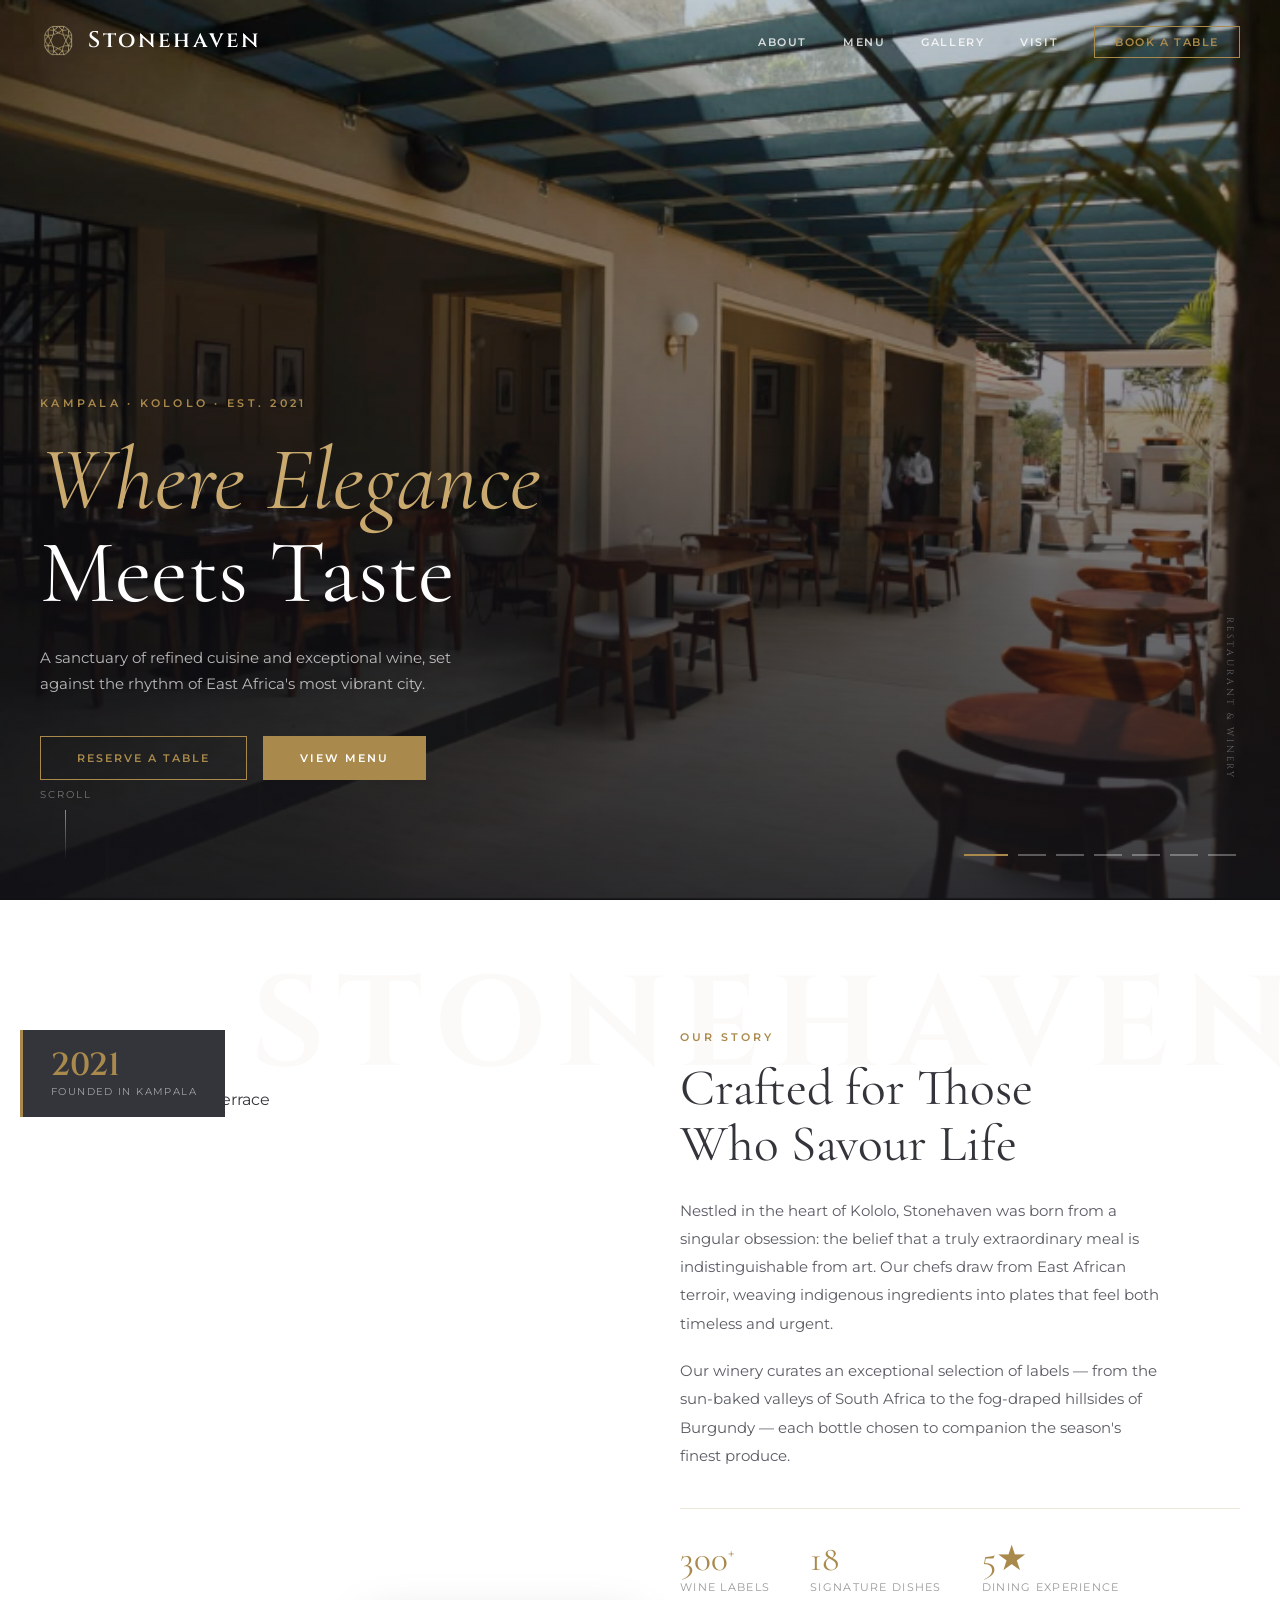
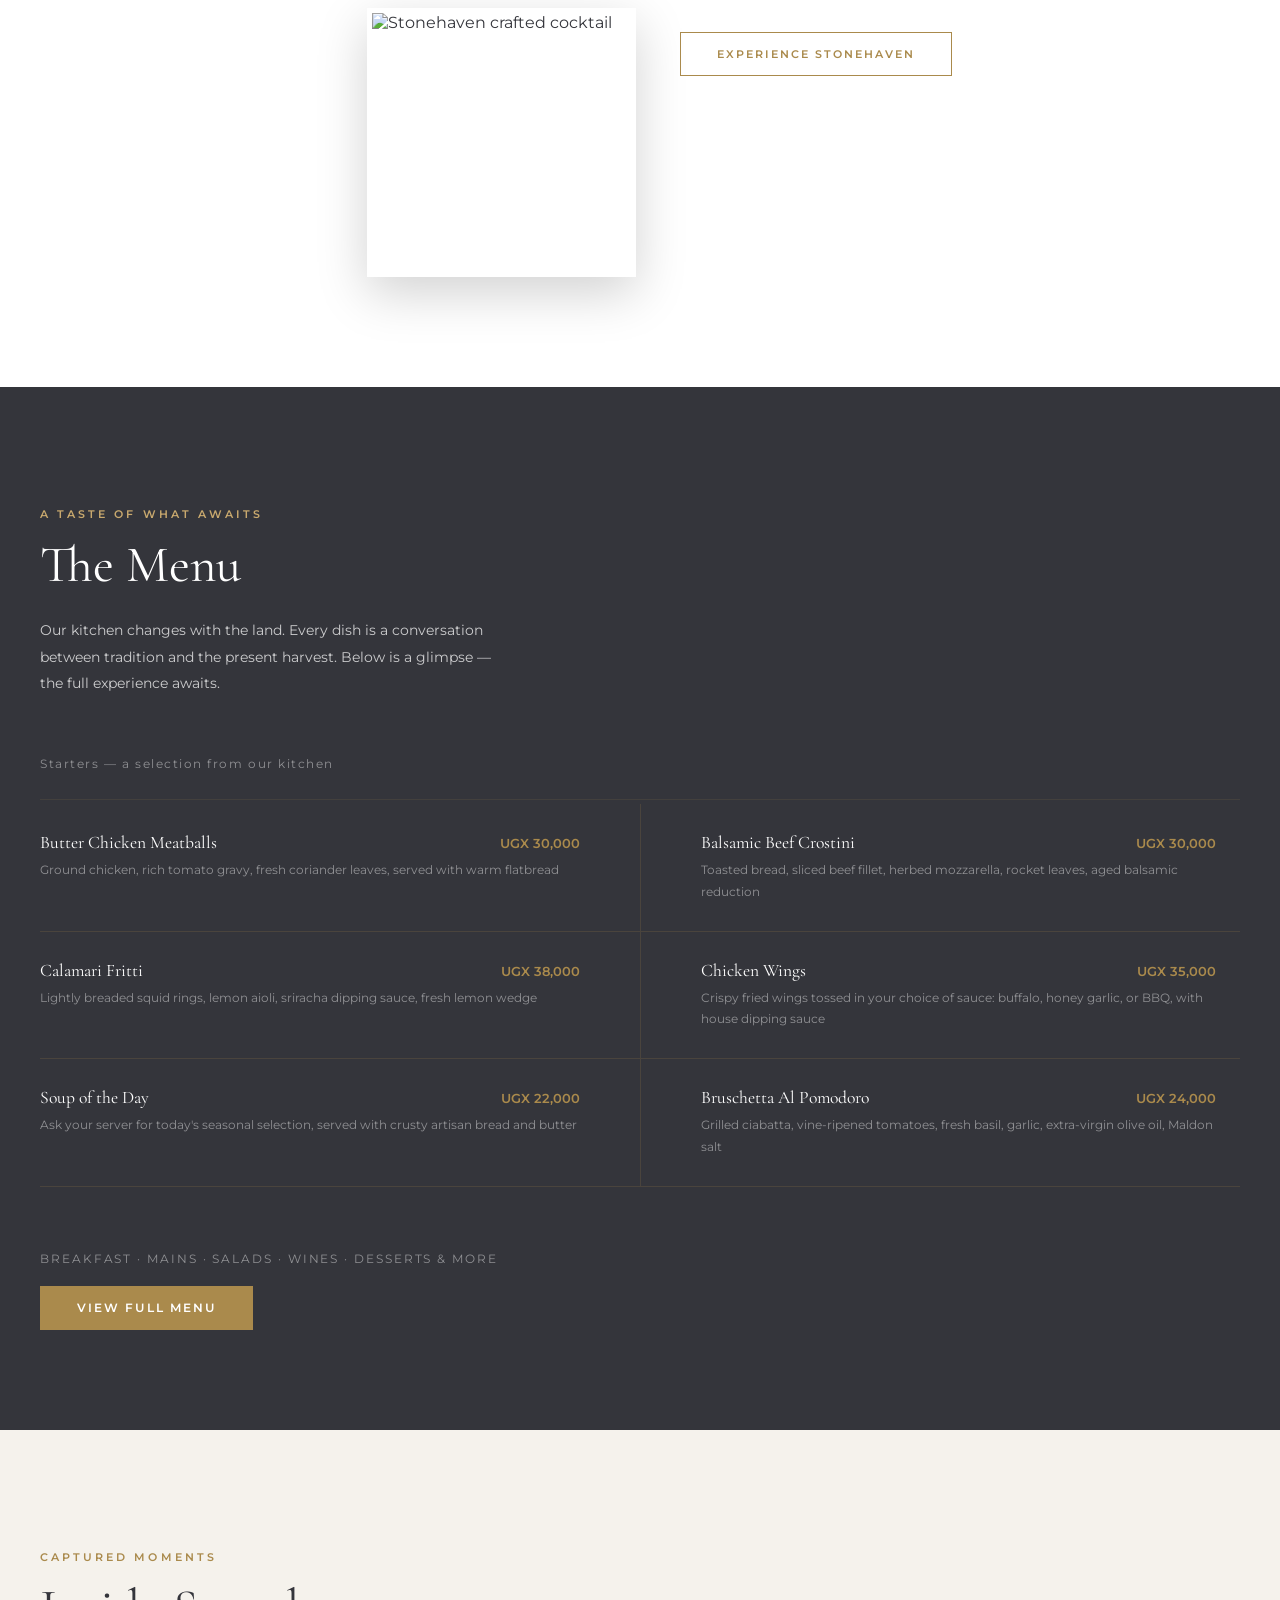
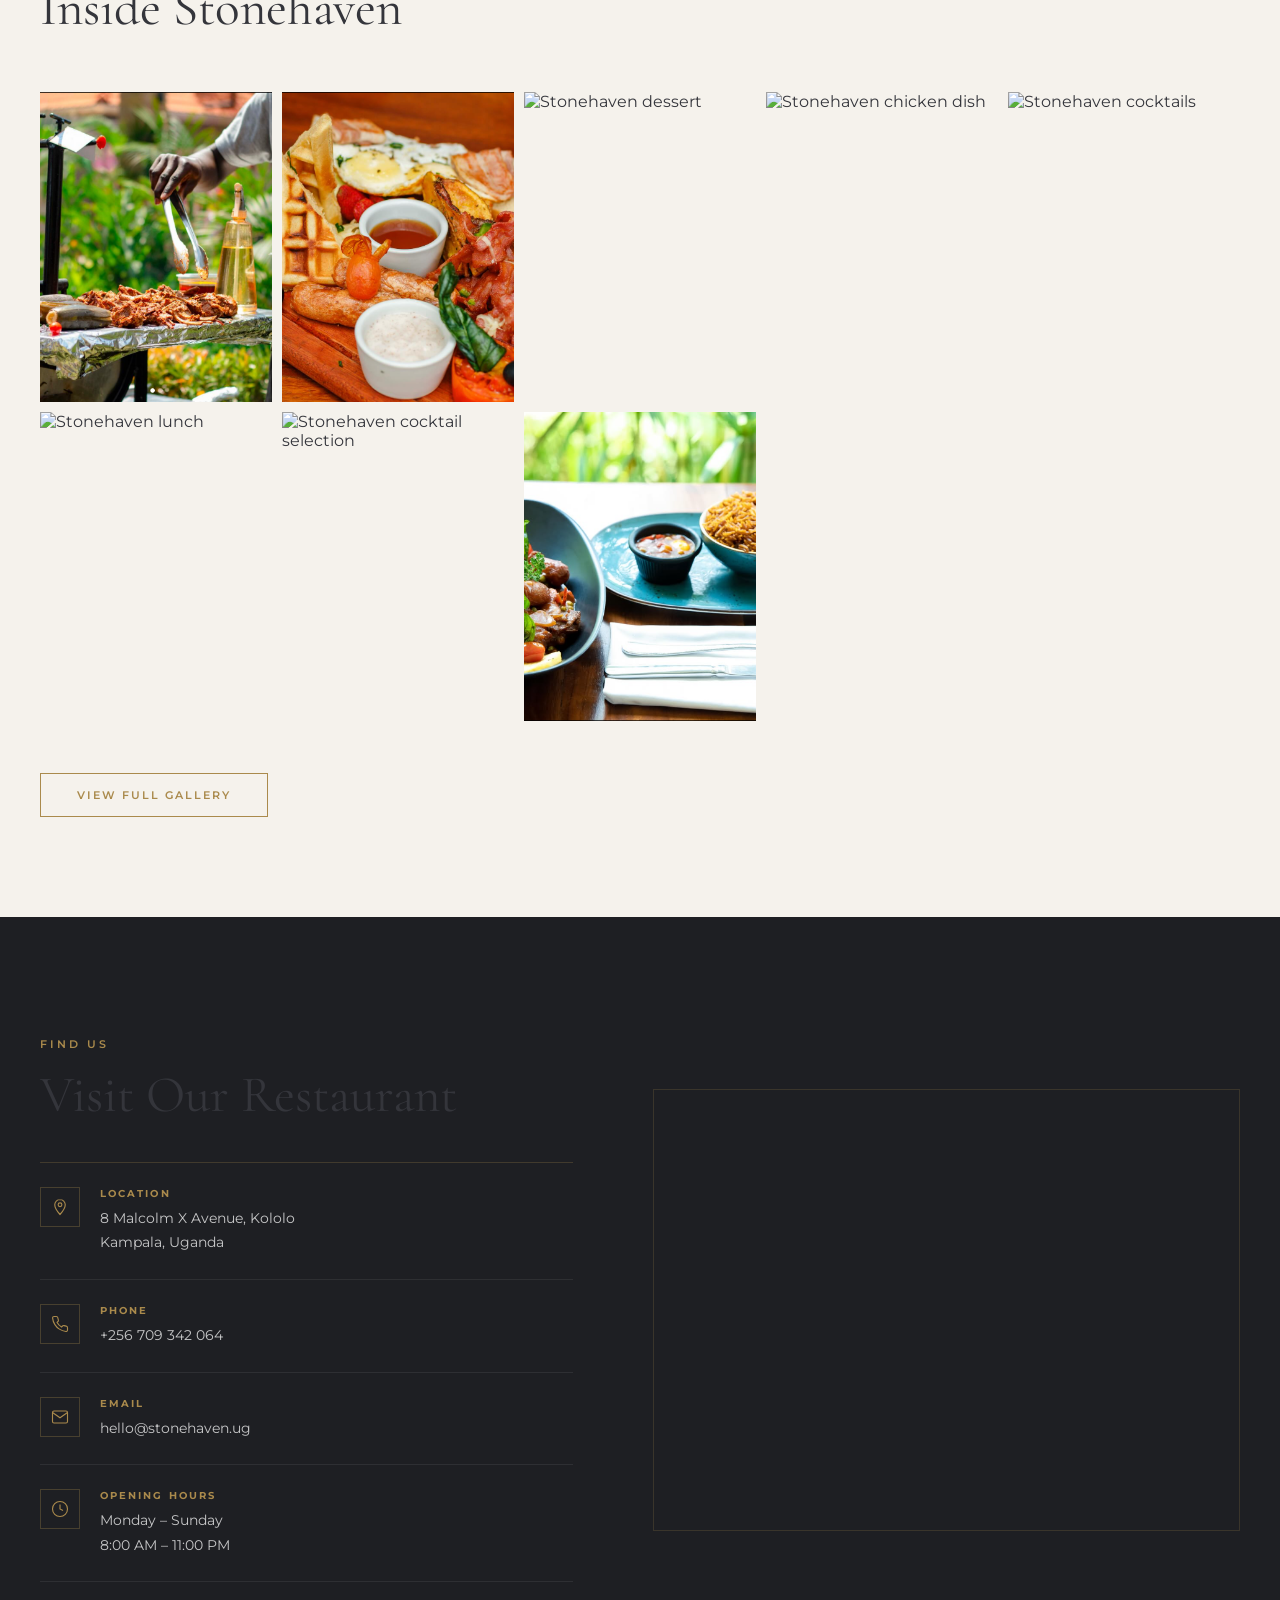
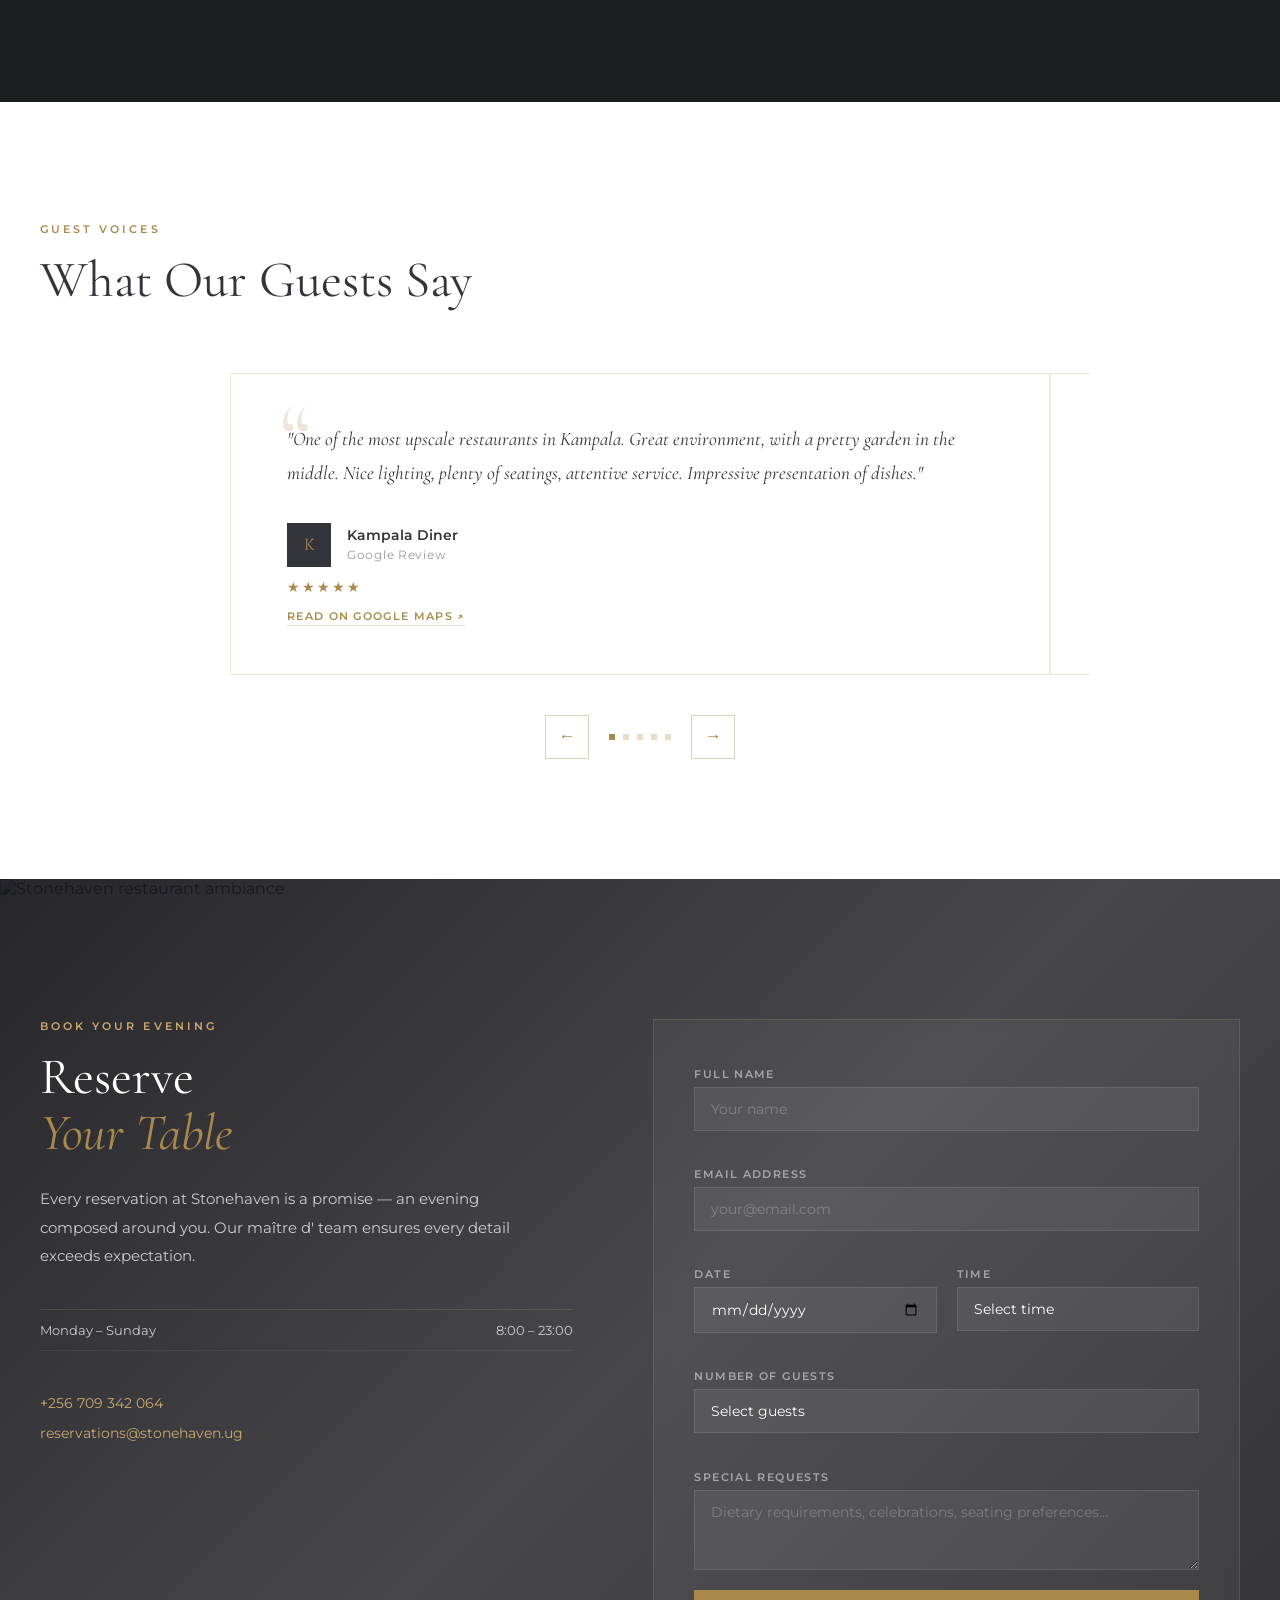
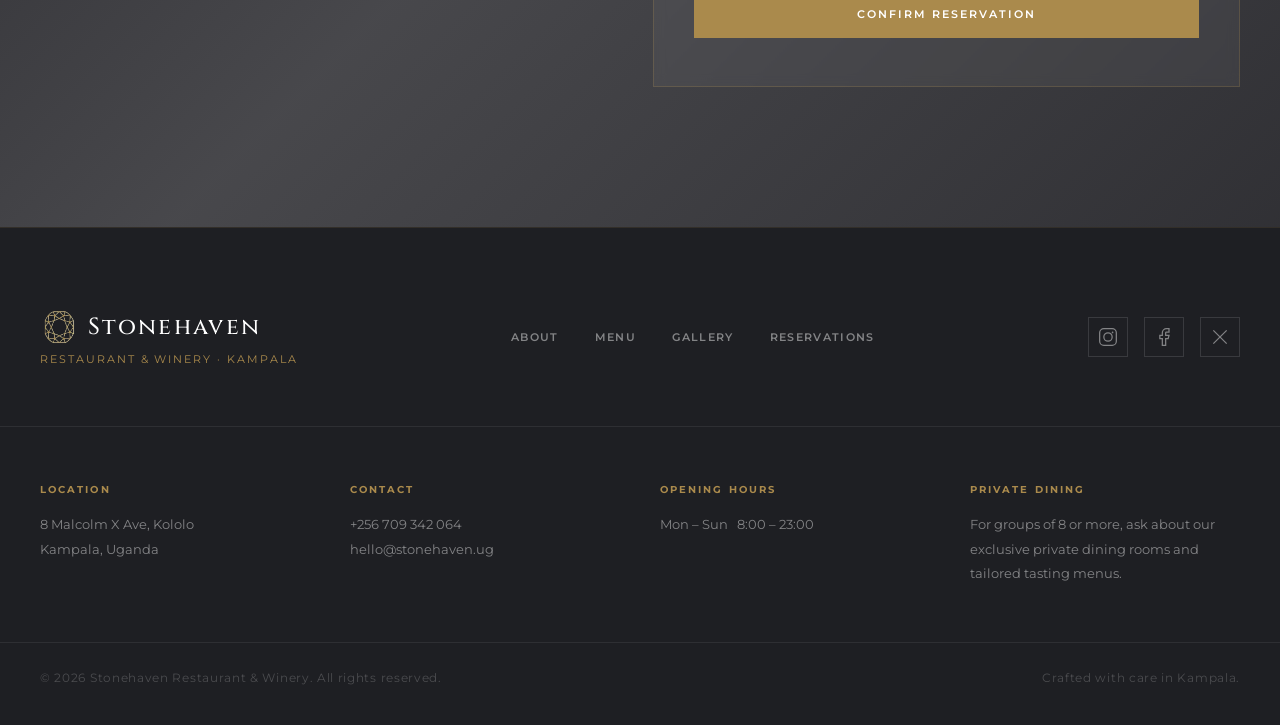
==== commit 1ef6fe35: "changing images to hit hero" ====
--- a/index.html
+++ b/index.html
@@ -55,13 +55,13 @@
 
     <!-- Slider background -->
     <div class="hero-slider" id="heroSlider">
-      <div class="hero-slide active" style="background-image: url('ambiance_.png')"></div>
-      <div class="hero-slide" style="background-image: url('BBQ.png')"></div>
+      <div class="hero-slide active" style="background-image: url('ambiance .png')"></div>
+      <div class="hero-slide" style="background-image: url('Cake.png')"></div>
       <div class="hero-slide" style="background-image: url('breakfast.png')"></div>
-      <div class="hero-slide" style="background-image: url('Chicken.png')"></div>
-      <div class="hero-slide" style="background-image: url('Lunch_.png')"></div>
-      <div class="hero-slide" style="background-image: url('Mash_up.png')"></div>
-      <div class="hero-slide" style="background-image: url('MoreFood.png')"></div>
+      <div class="hero-slide" style="background-image: url('RedCake.png')"></div>
+      <div class="hero-slide" style="background-image: url('wine.png')"></div>
+      <div class="hero-slide" style="background-image: url('stake.png')"></div>
+      <div class="hero-slide" style="background-image: url('More chicken .png')"></div>
       <div class="hero-overlay"></div>
     </div>
 
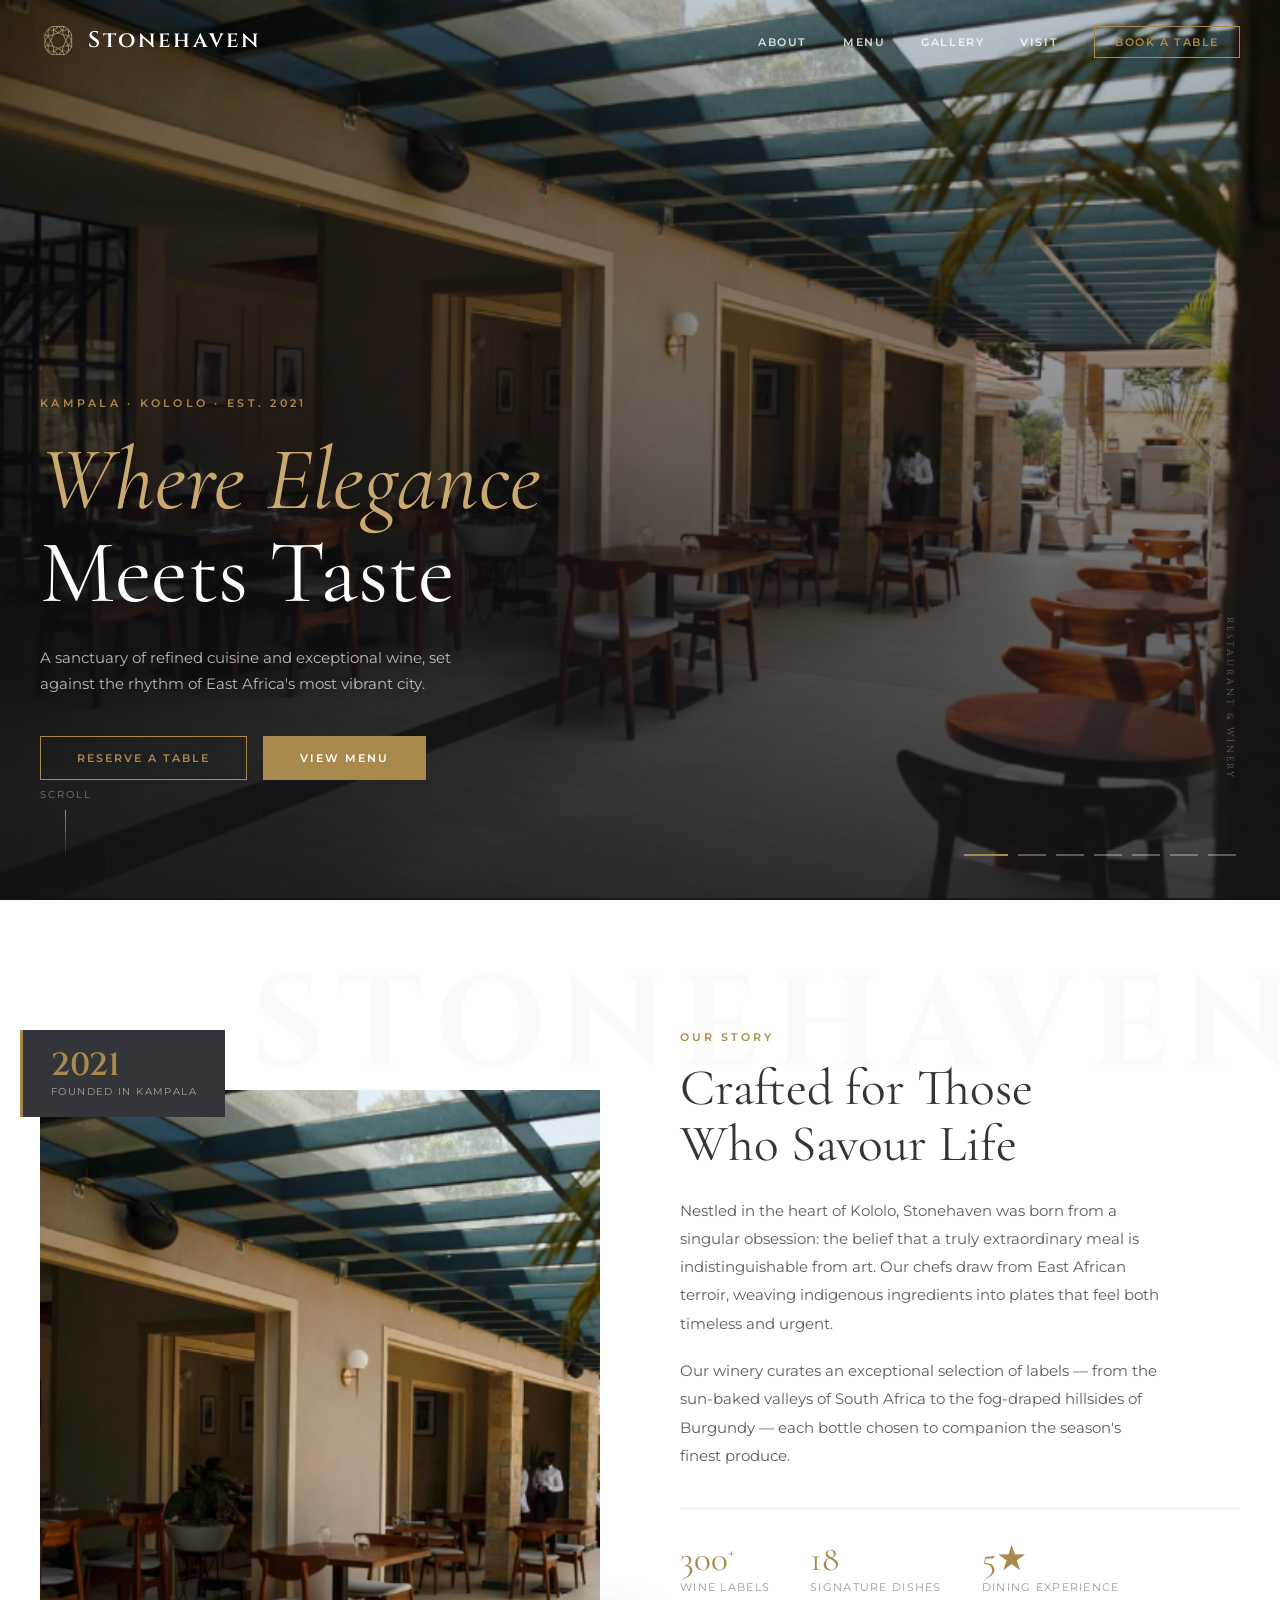
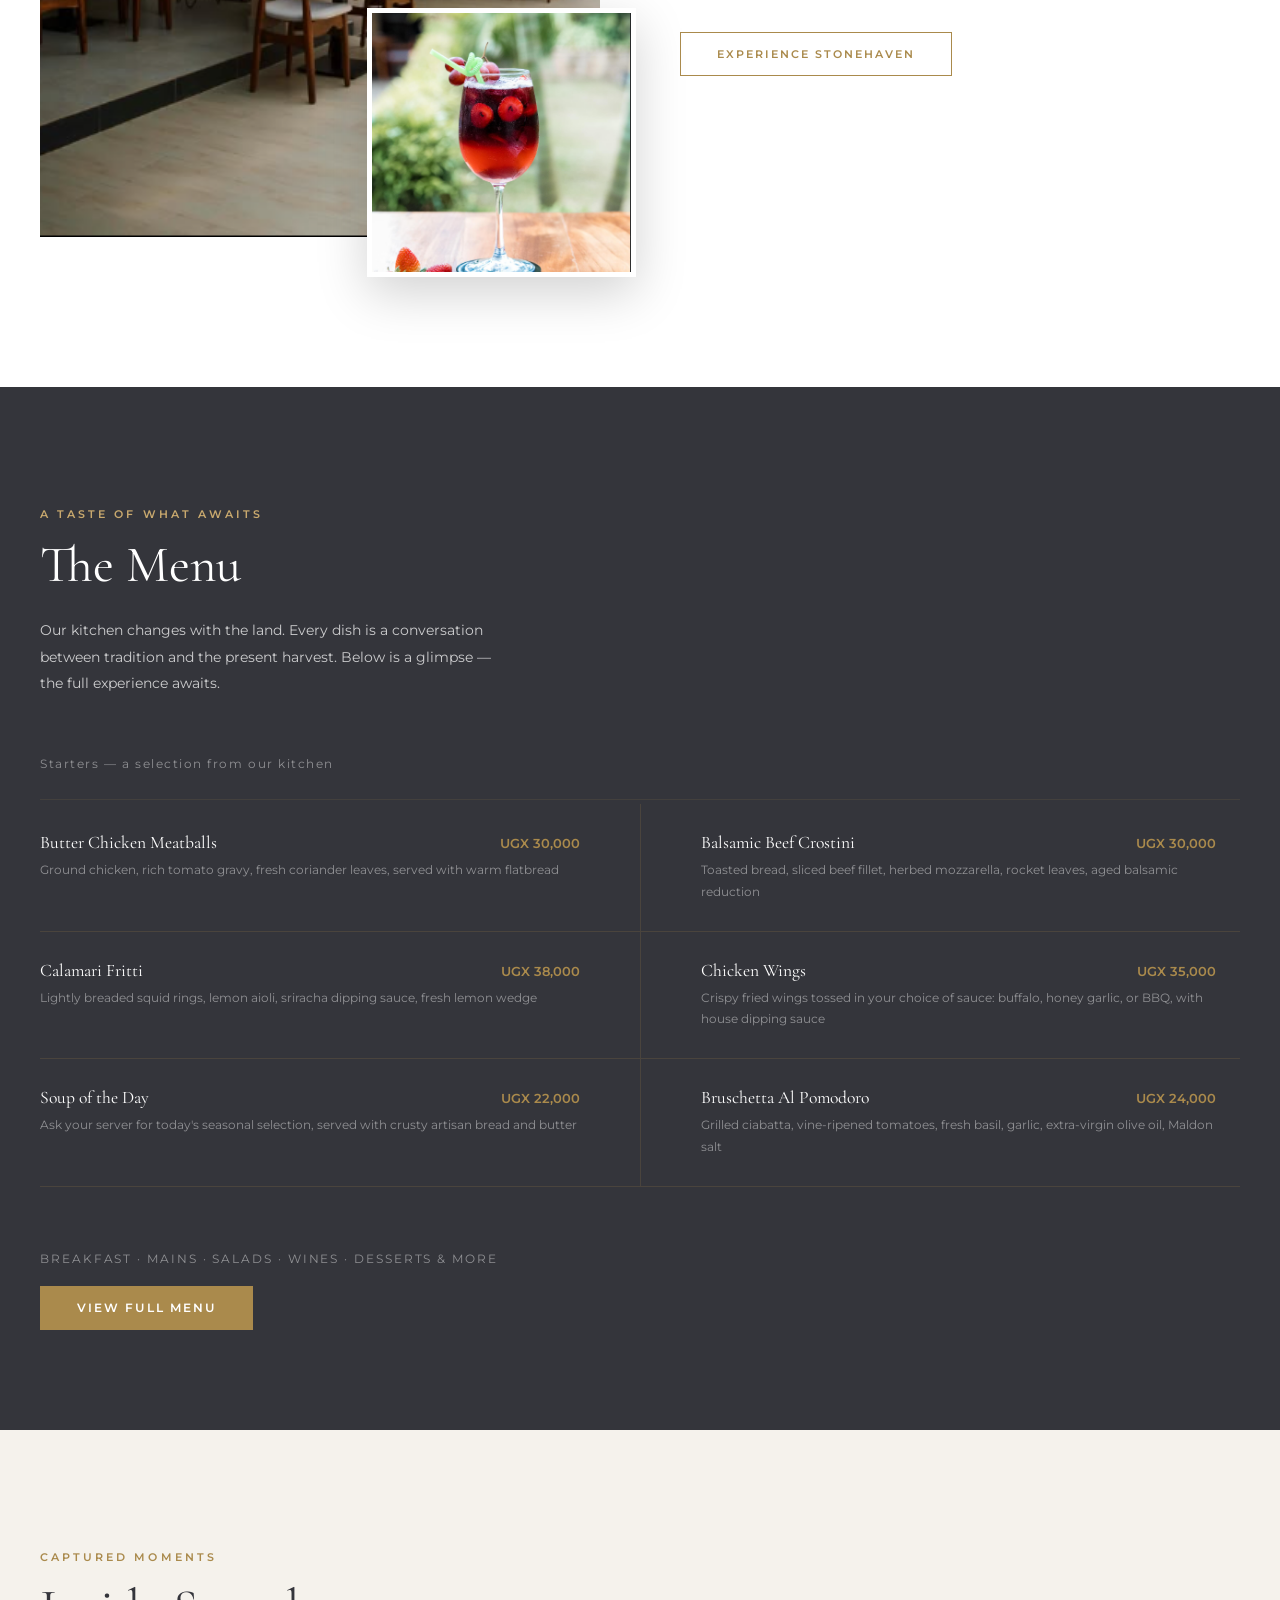
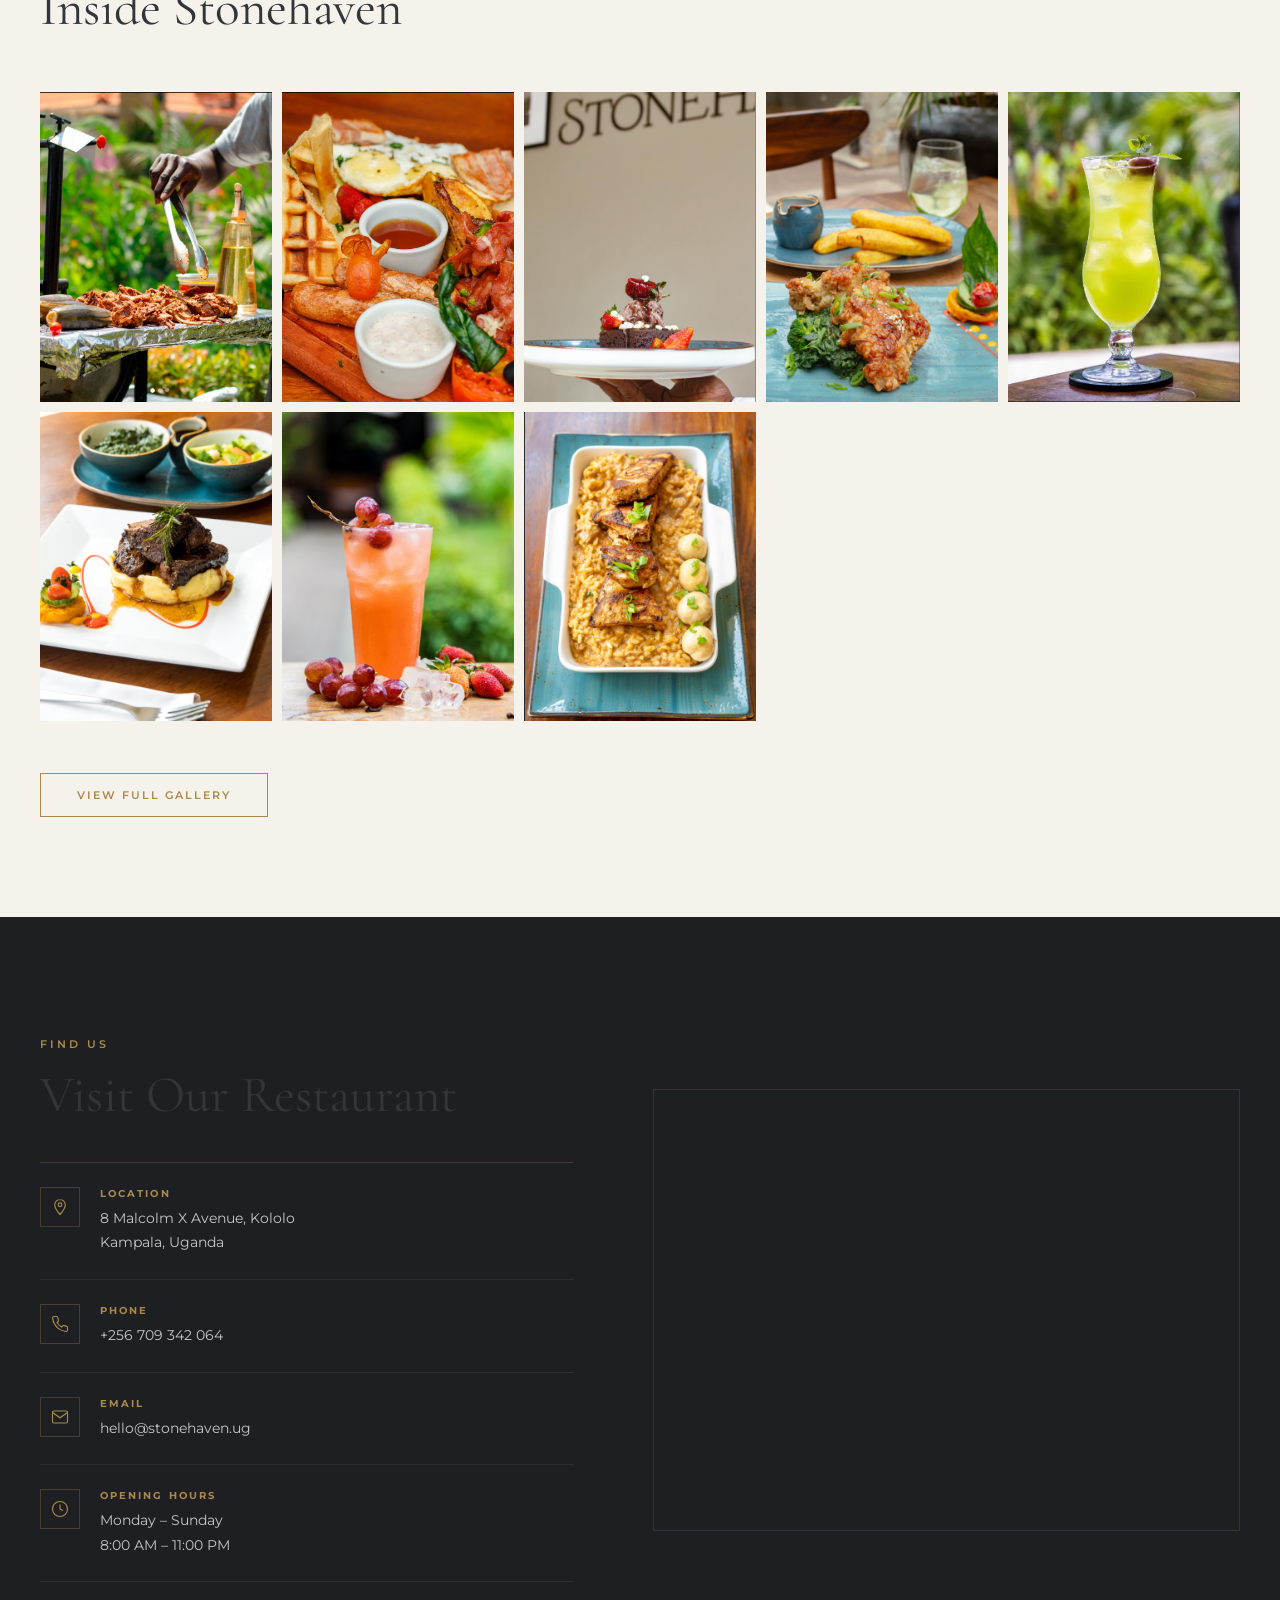
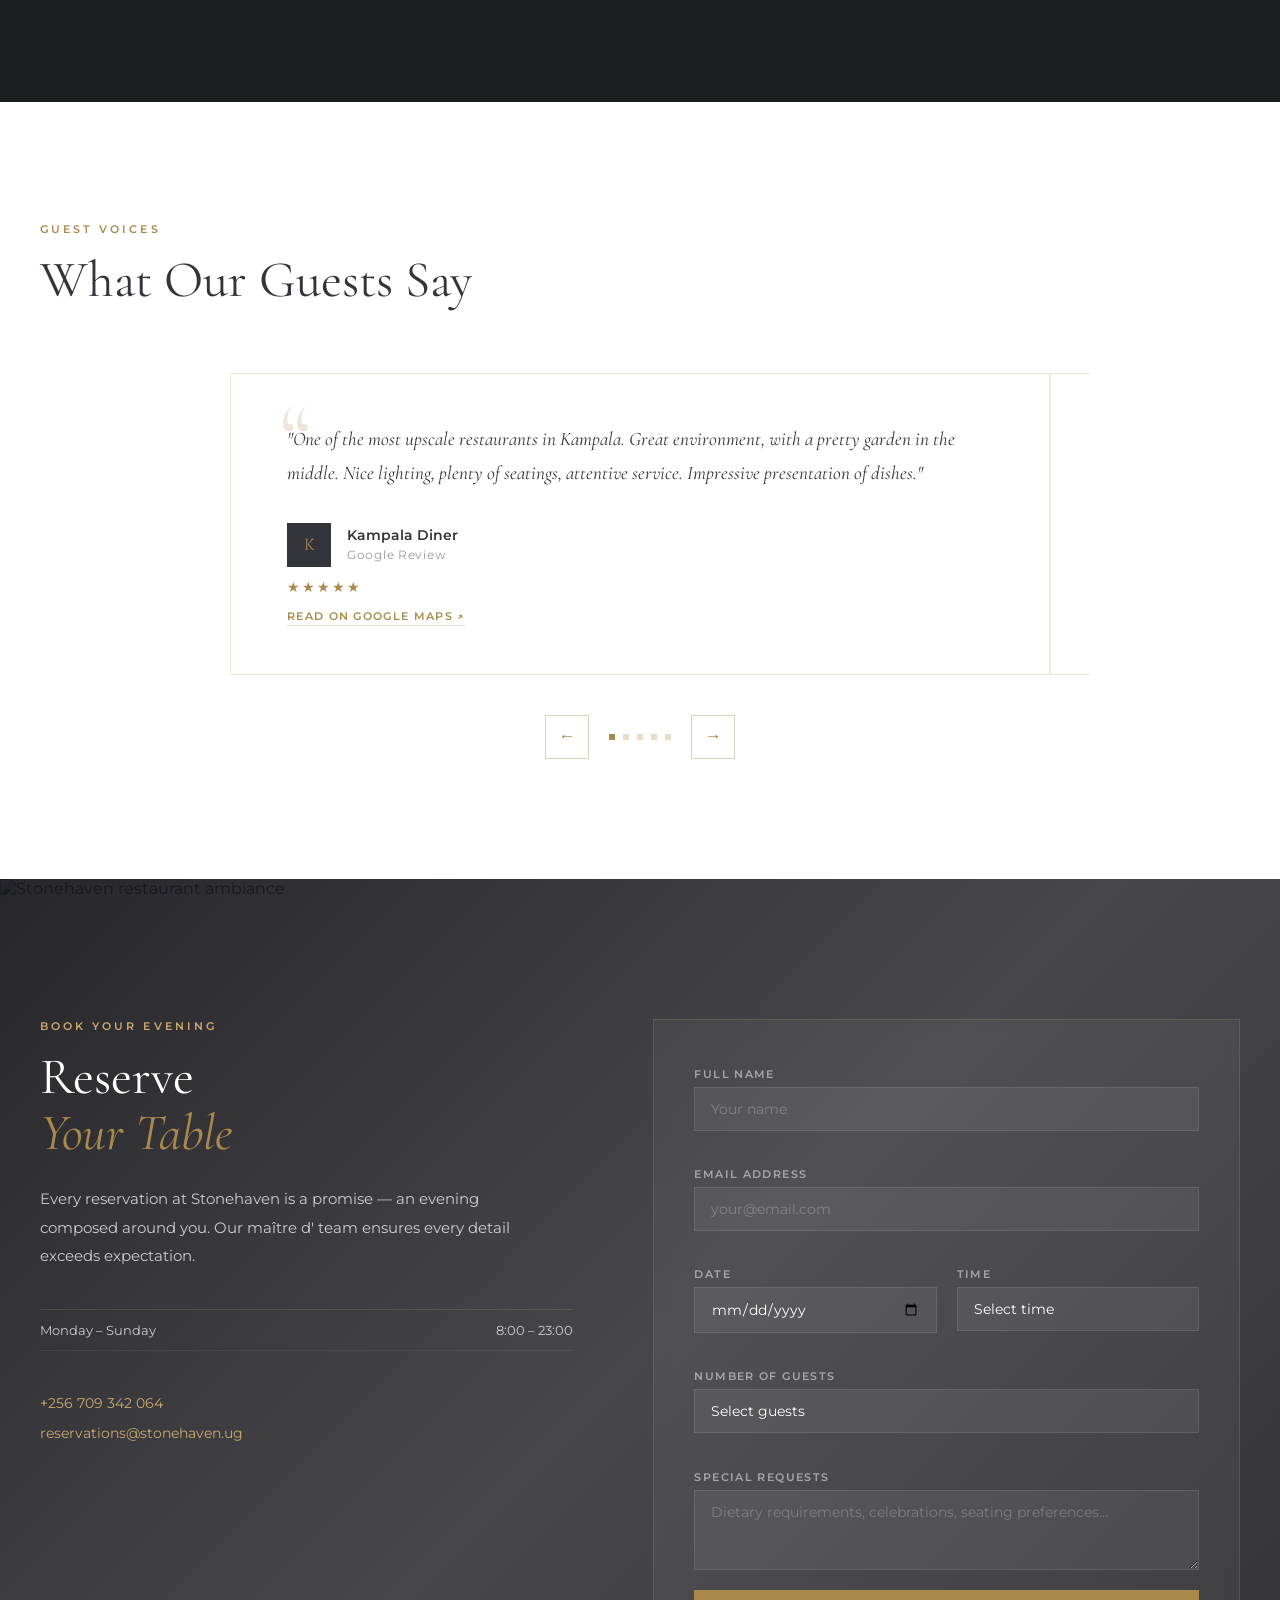
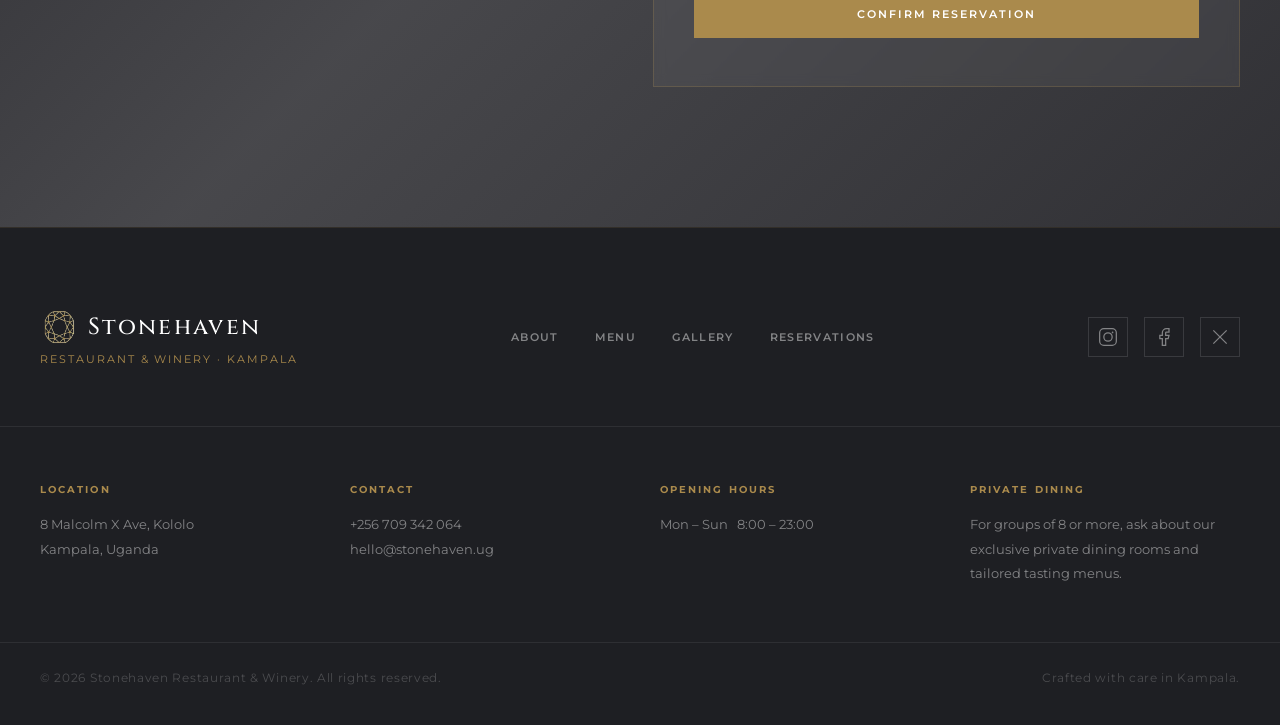
==== commit 6177bb8a: "Image changes" ====
--- a/index.html
+++ b/index.html
@@ -113,14 +113,14 @@
       <!-- Image column — main + decorative layered secondary -->
       <div class="about-img-wrap reveal">
         <img
-          src="ambiance_.png"
+          src="ambiance .png"
           alt="Stonehaven dining terrace"
           class="about-img-main"
         />
         <!-- Decorative secondary image (layered corner effect) -->
         <div class="about-img-secondary">
           <img
-            src="cocktail_.png"
+            src="cocktail .png"
             alt="Stonehaven crafted cocktail"
           />
         </div>
@@ -266,27 +266,27 @@
         <div class="strip-overlay"><span>Breakfast</span></div>
       </div>
       <div class="strip-item reveal">
-        <img src="Dessert_.png" alt="Stonehaven dessert" />
+        <img src="Dessert .png" alt="Stonehaven dessert" />
         <div class="strip-overlay"><span>Desserts</span></div>
       </div>
       <div class="strip-item reveal">
-        <img src="More_chicken_.png" alt="Stonehaven chicken dish" />
+        <img src="Chicken.png" alt="Stonehaven chicken dish" />
         <div class="strip-overlay"><span>Mains</span></div>
       </div>
       <div class="strip-item reveal">
-        <img src="grape_cocktail.png" alt="Stonehaven cocktails" />
+        <img src="grape cocktail.png" alt="Stonehaven cocktails" />
         <div class="strip-overlay"><span>The Bar</span></div>
       </div>
       <div class="strip-item reveal">
-        <img src="Lunch_.png" alt="Stonehaven lunch" />
+        <img src="Lunch .png" alt="Stonehaven lunch" />
         <div class="strip-overlay"><span>Lunch</span></div>
       </div>
       <div class="strip-item reveal">
-        <img src="More_cocktails.png" alt="Stonehaven cocktail selection" />
+        <img src="More cocktails.png" alt="Stonehaven cocktail selection" />
         <div class="strip-overlay"><span>Cocktails</span></div>
       </div>
       <div class="strip-item reveal">
-        <img src="MoreFood.png" alt="More Stonehaven dishes" />
+        <img src="Tasty meals.png" alt="More Stonehaven dishes" />
         <div class="strip-overlay"><span>Chef's Table</span></div>
       </div>
     </div>
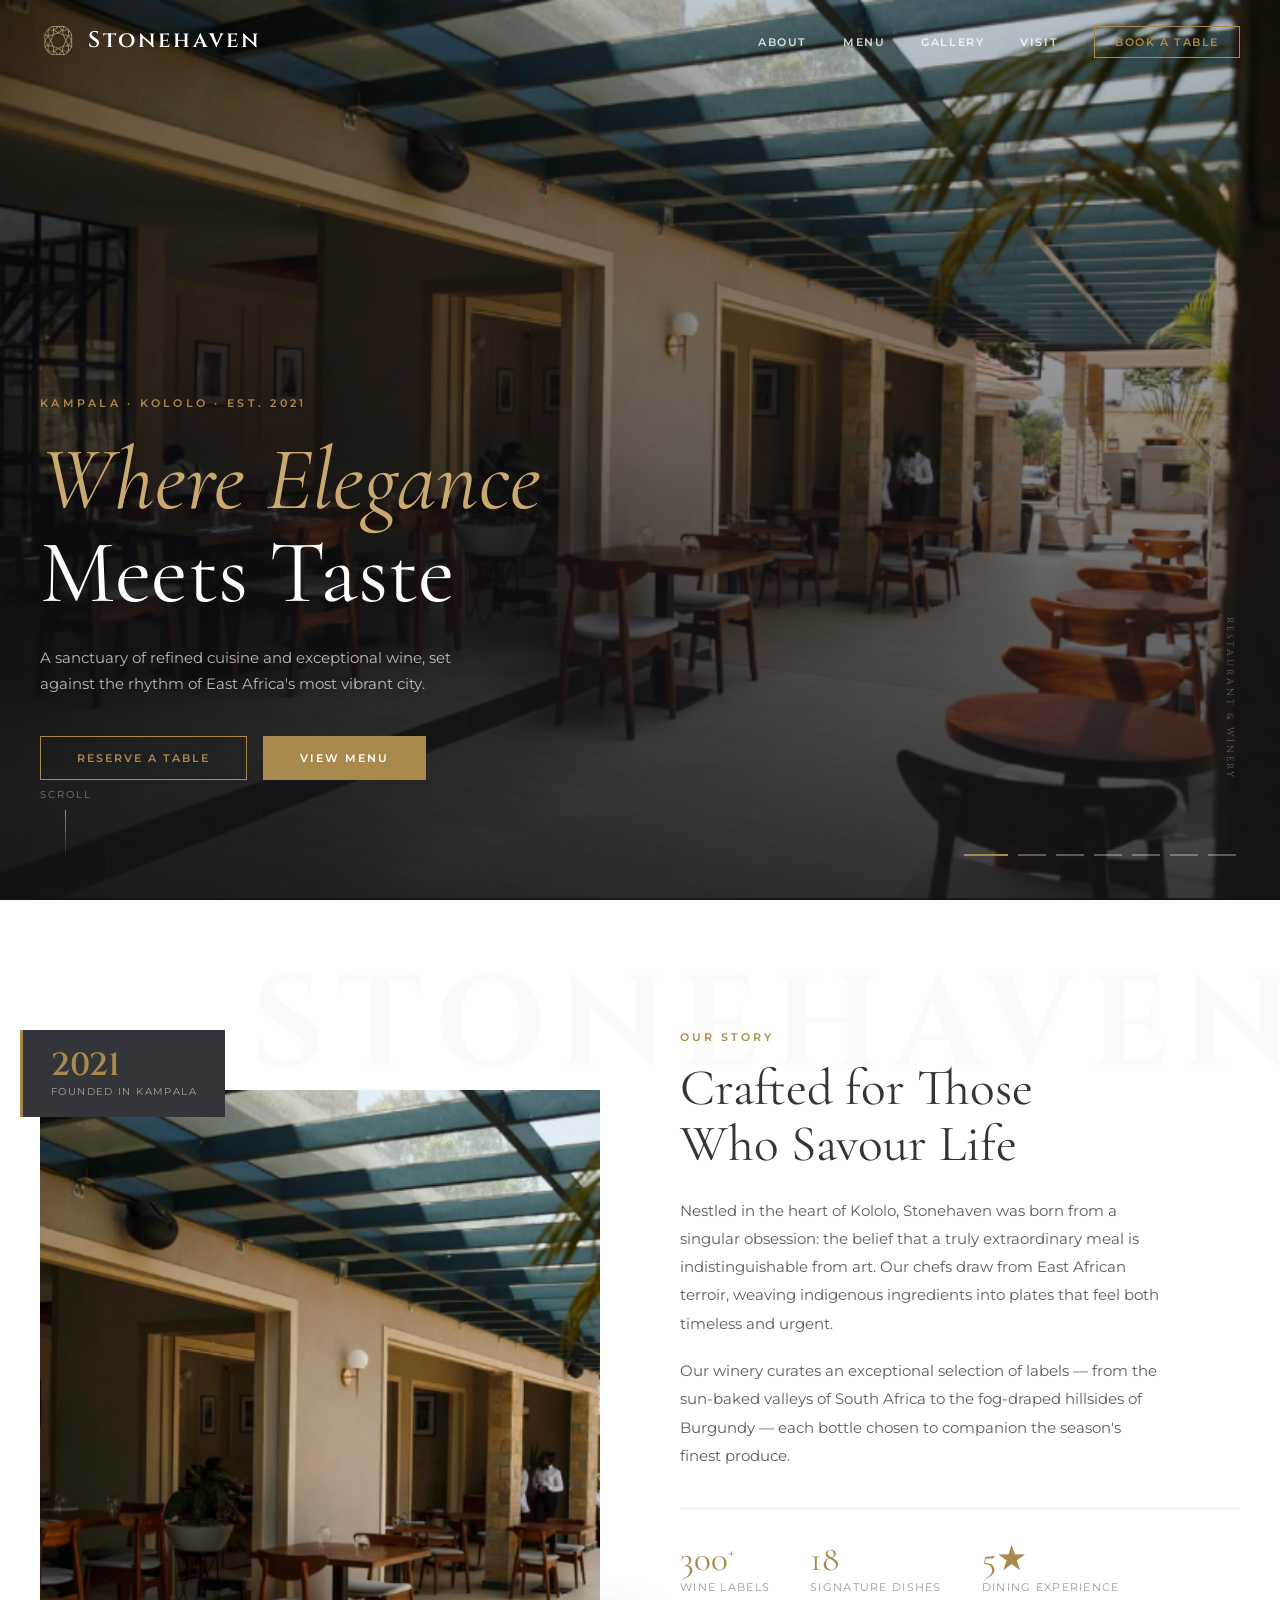
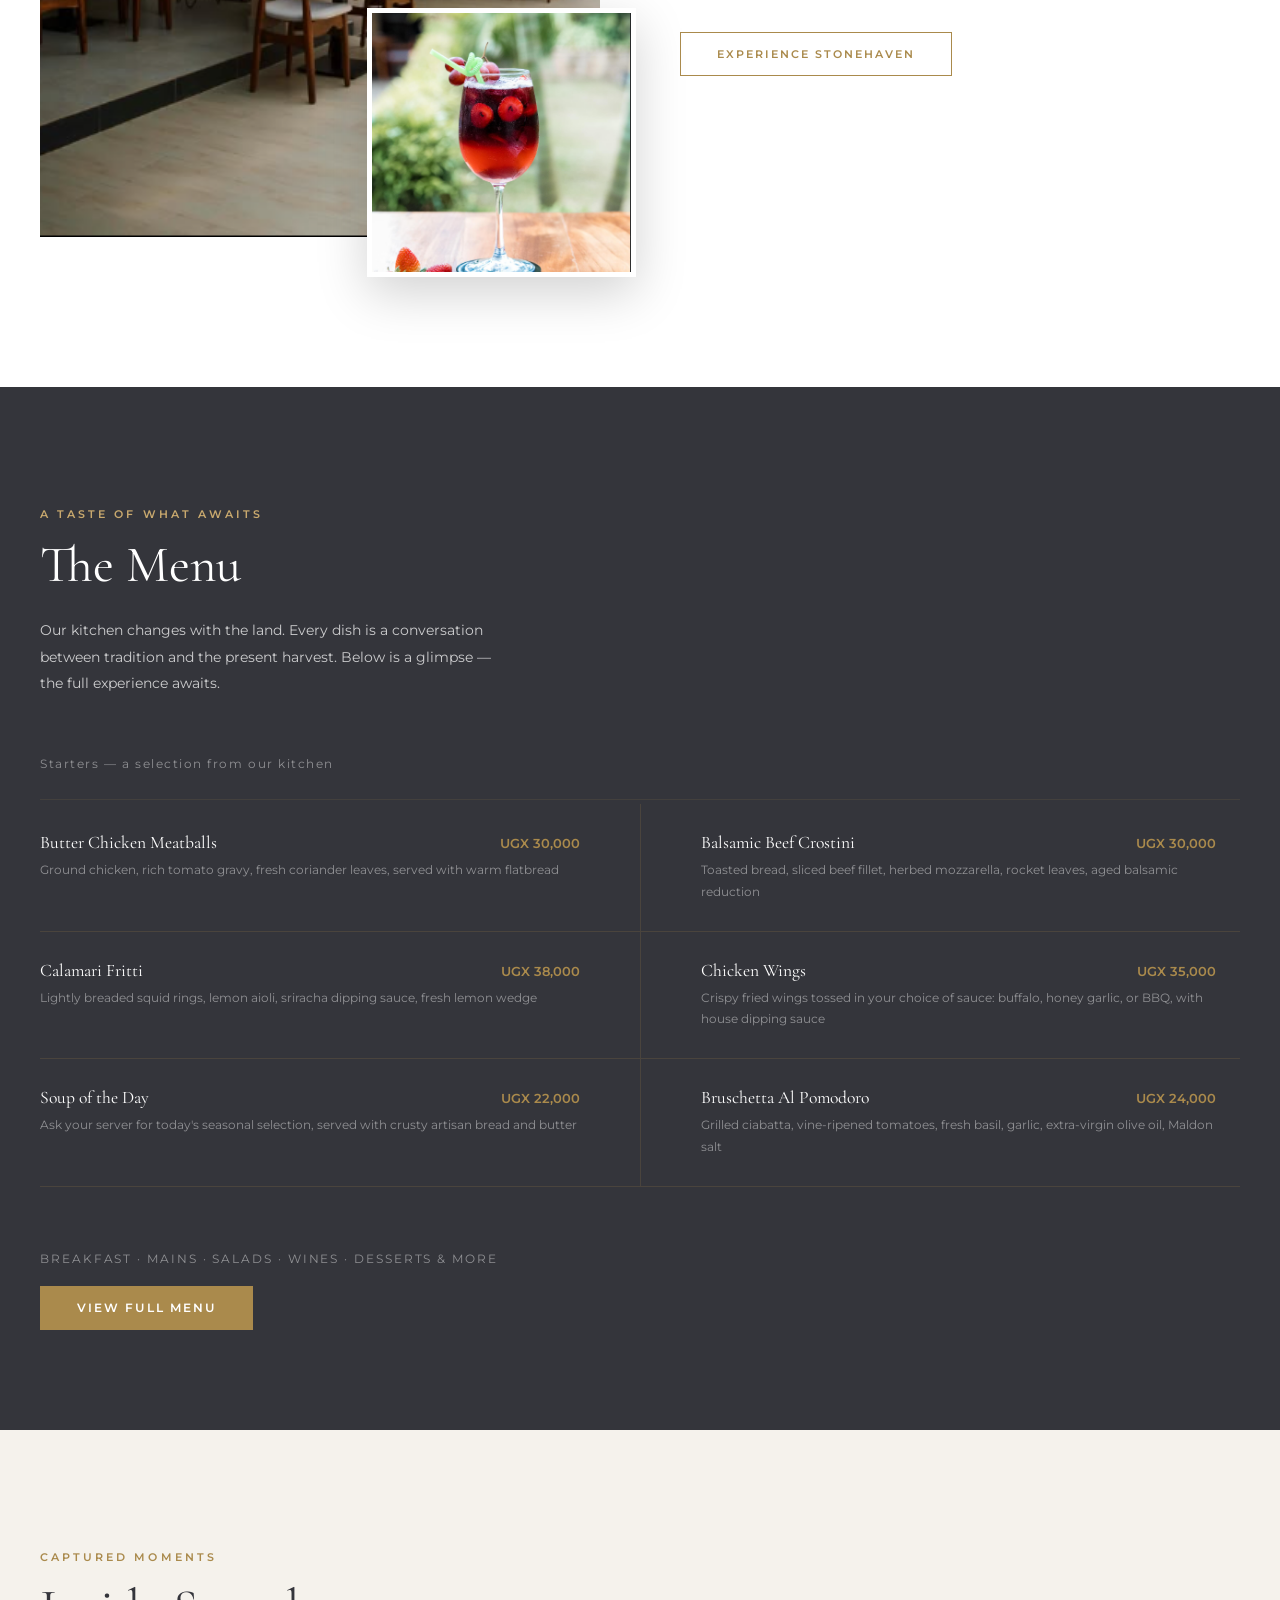
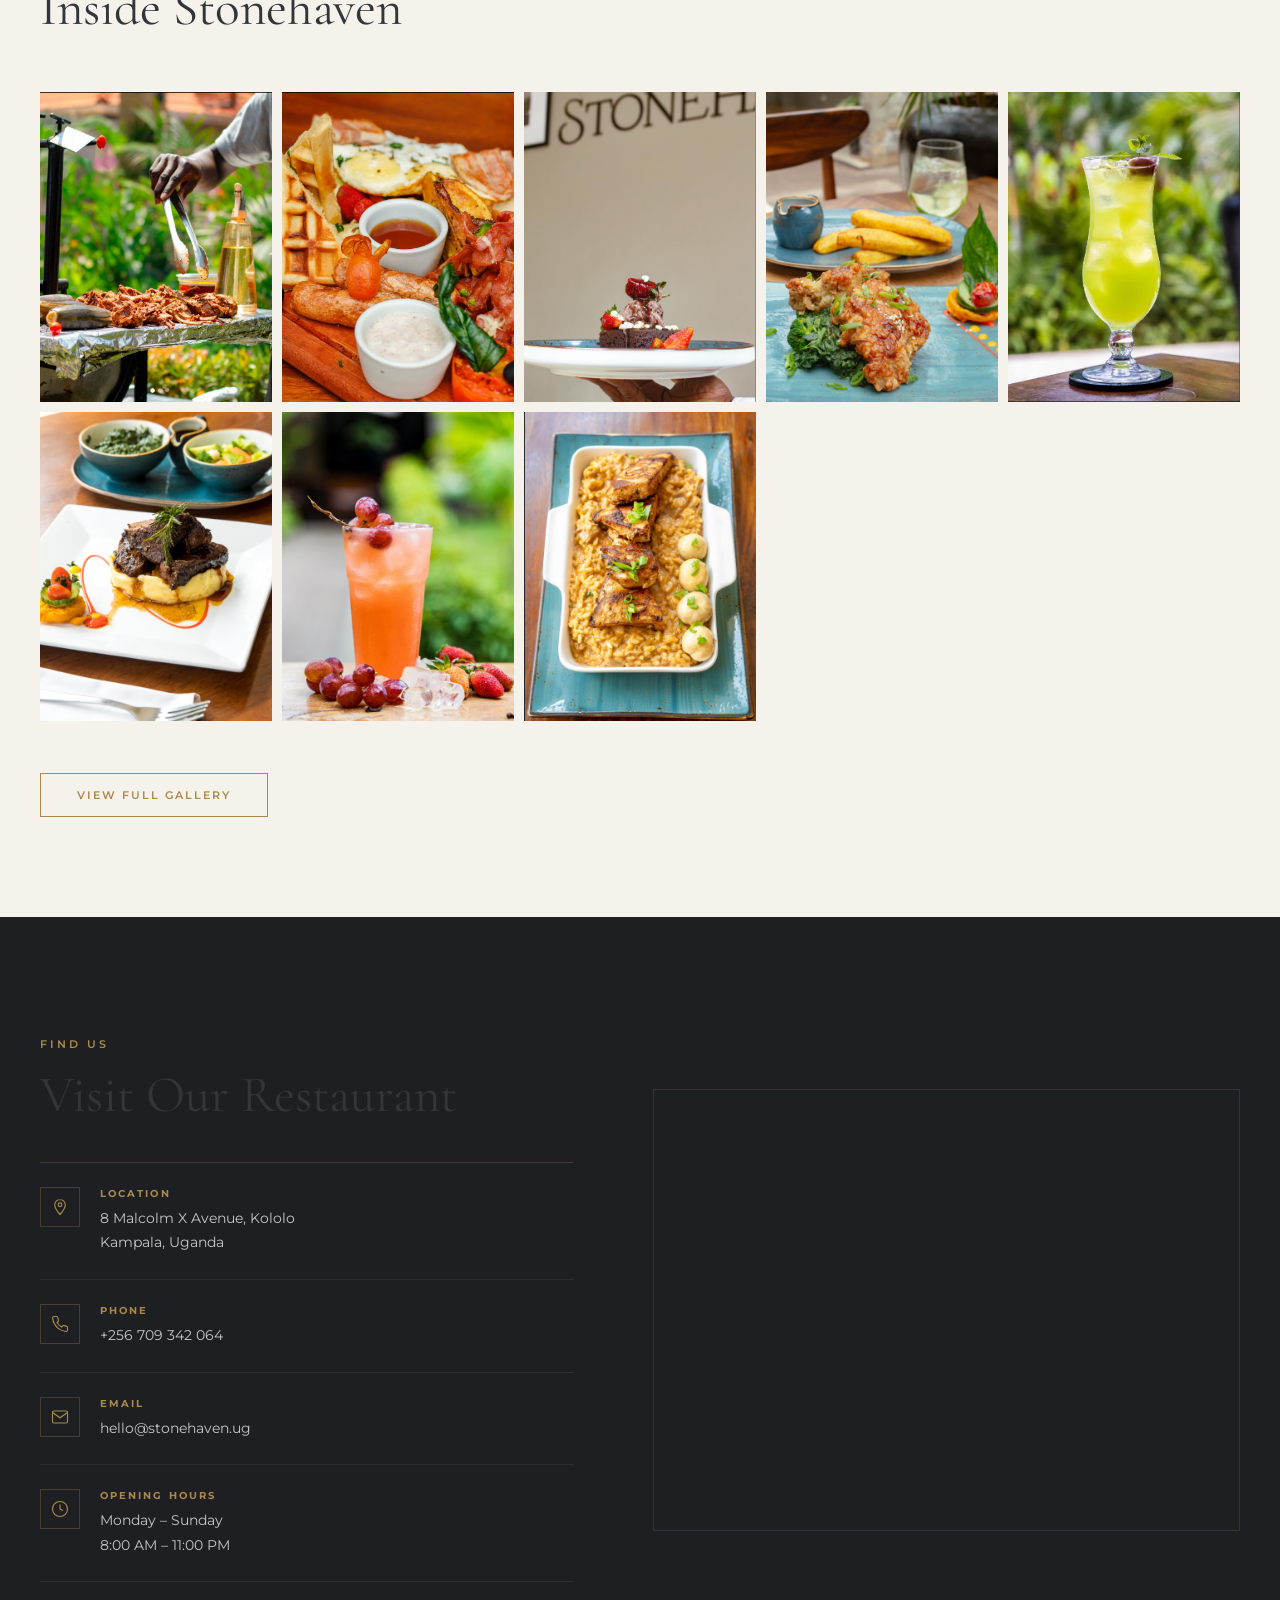
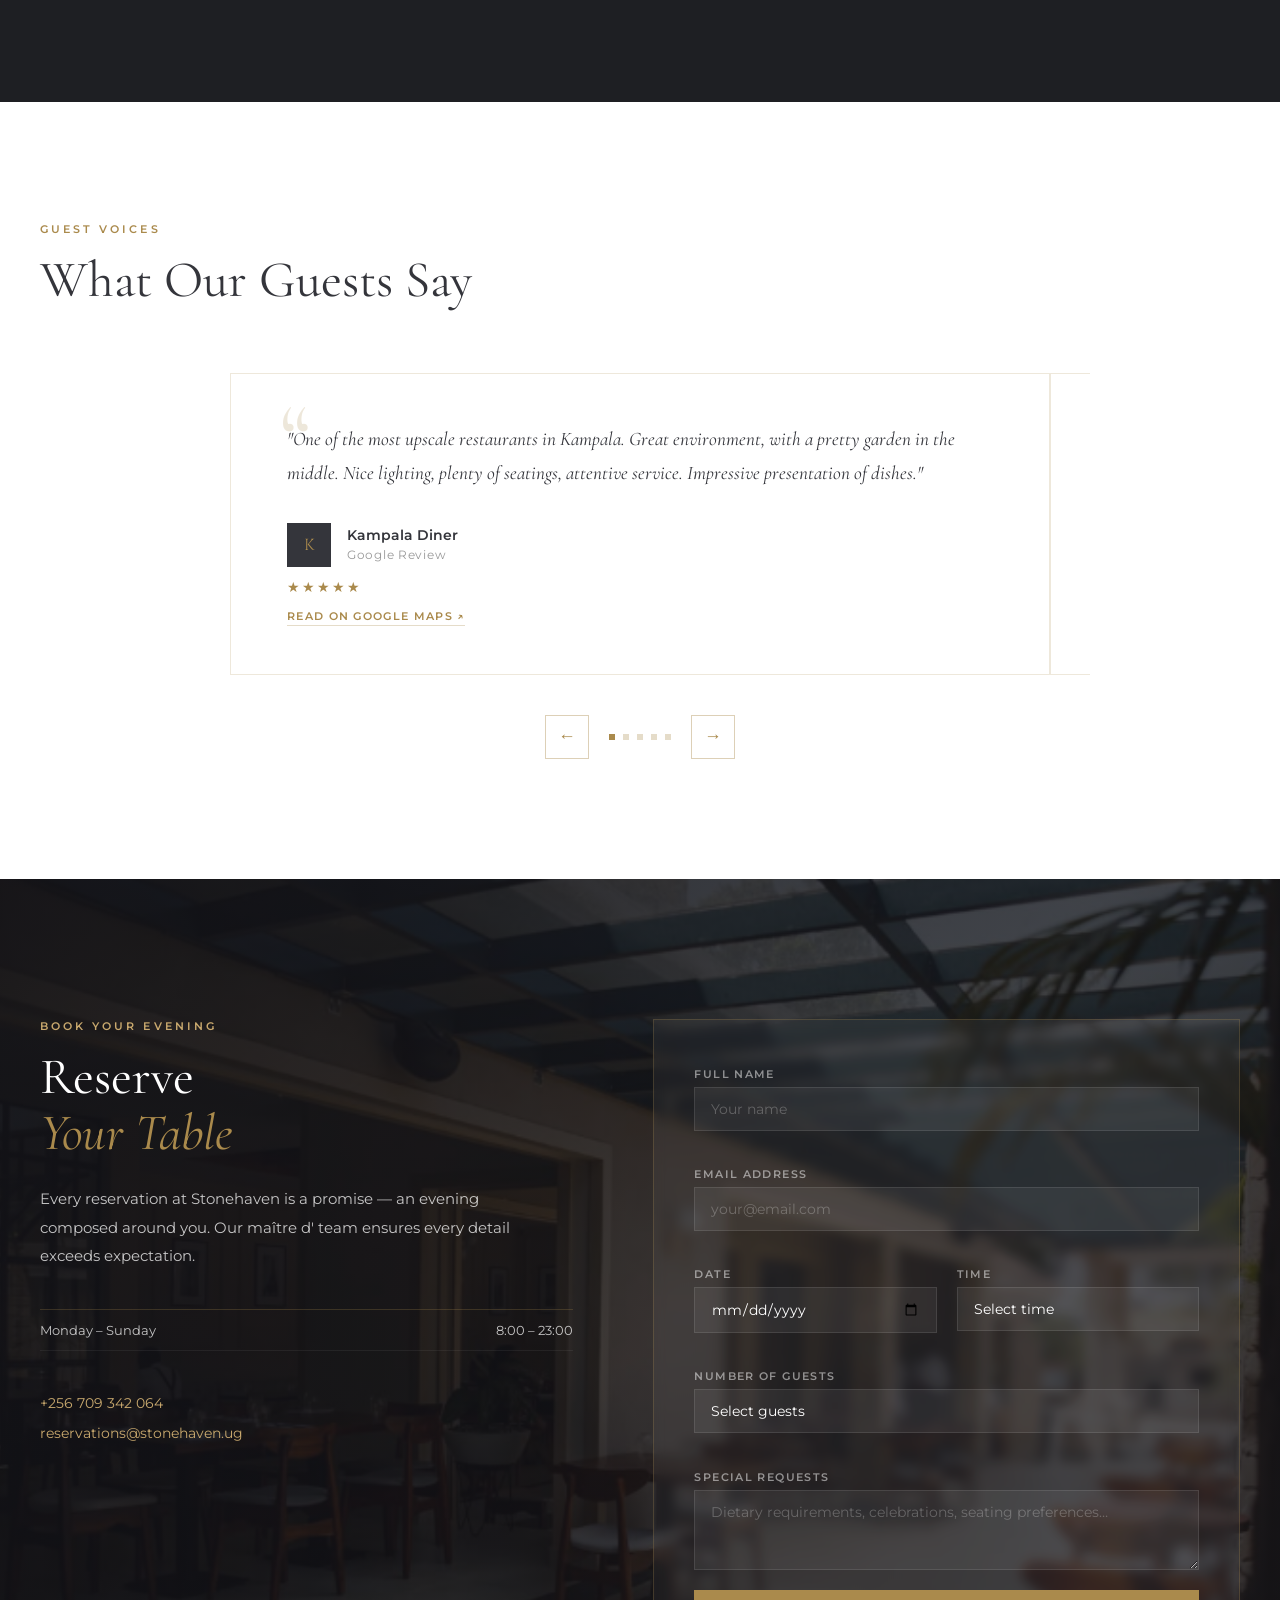
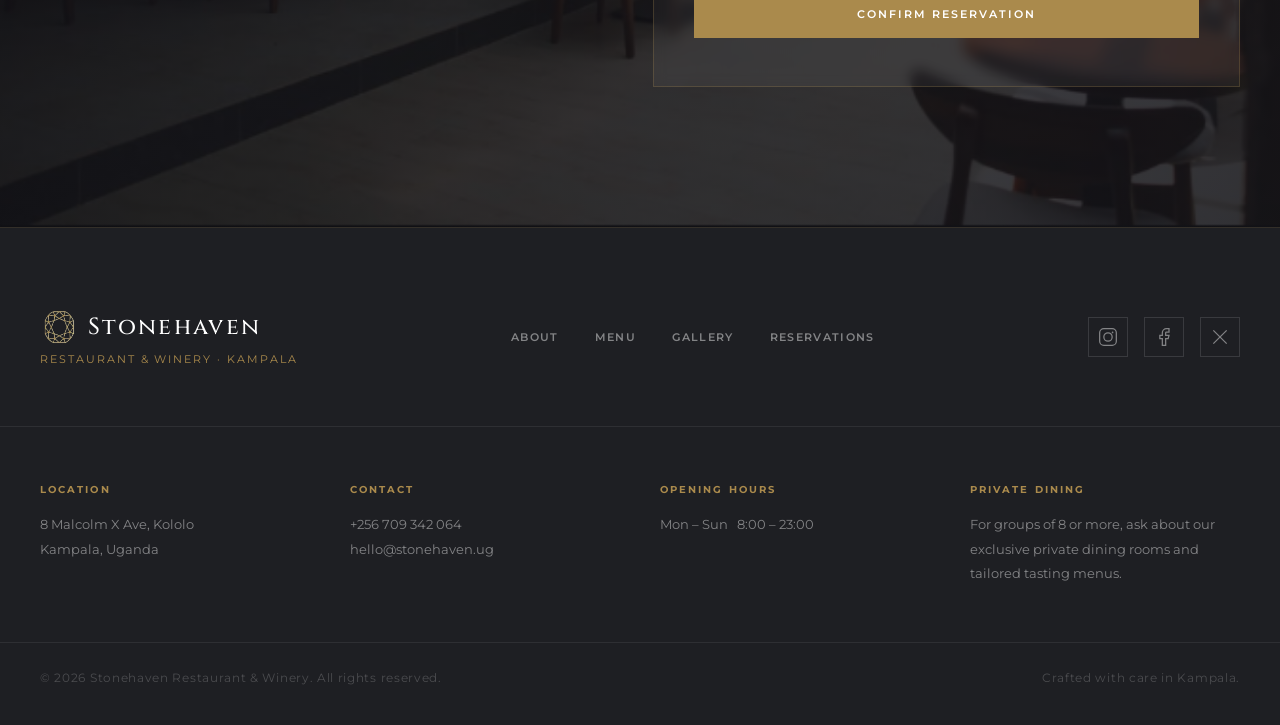
==== commit fc0344b4: "Updating images" ====
--- a/index.html
+++ b/index.html
@@ -471,7 +471,7 @@
 
     <!-- Full-width background image -->
     <div class="reserve-bg">
-      <img src="ambiance_.png" alt="Stonehaven restaurant ambiance" />
+      <img src="ambiance .png" alt="Stonehaven restaurant ambiance" />
       <div class="reserve-bg-overlay"></div>
     </div>
 
